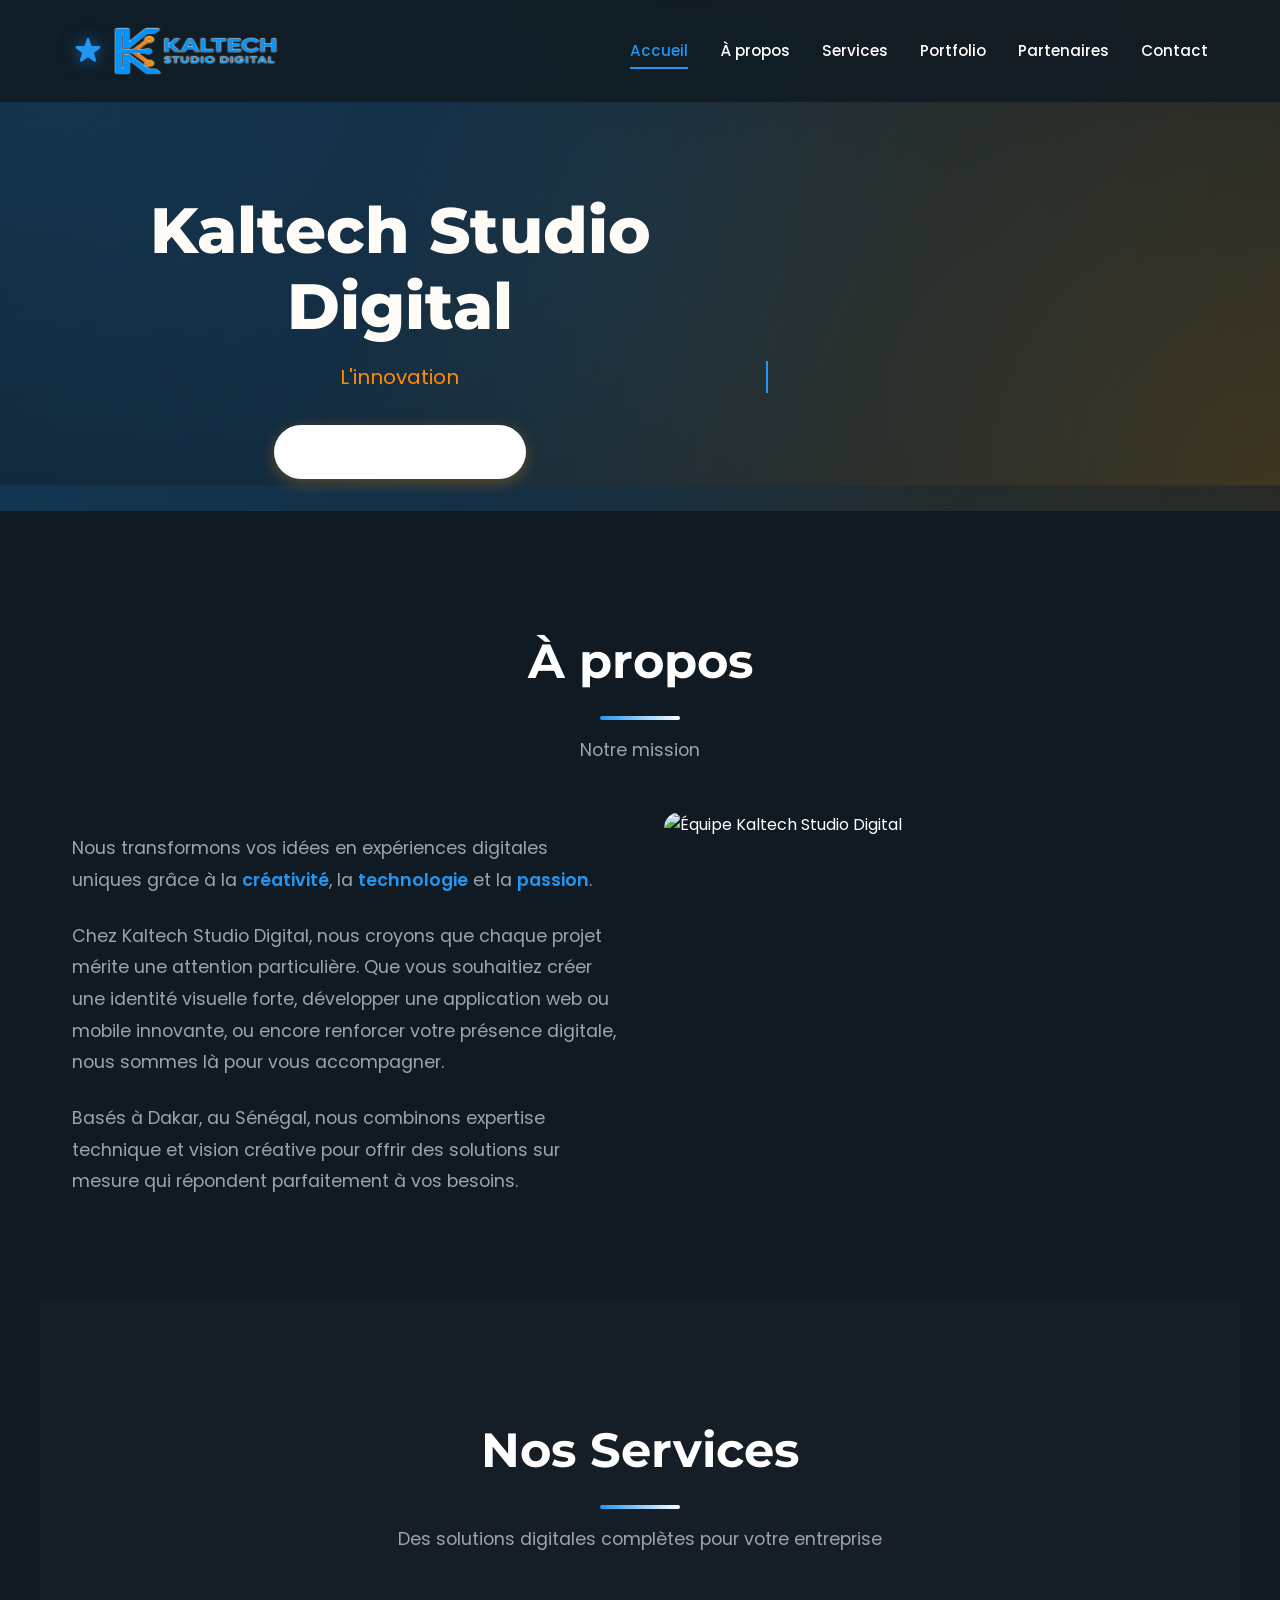
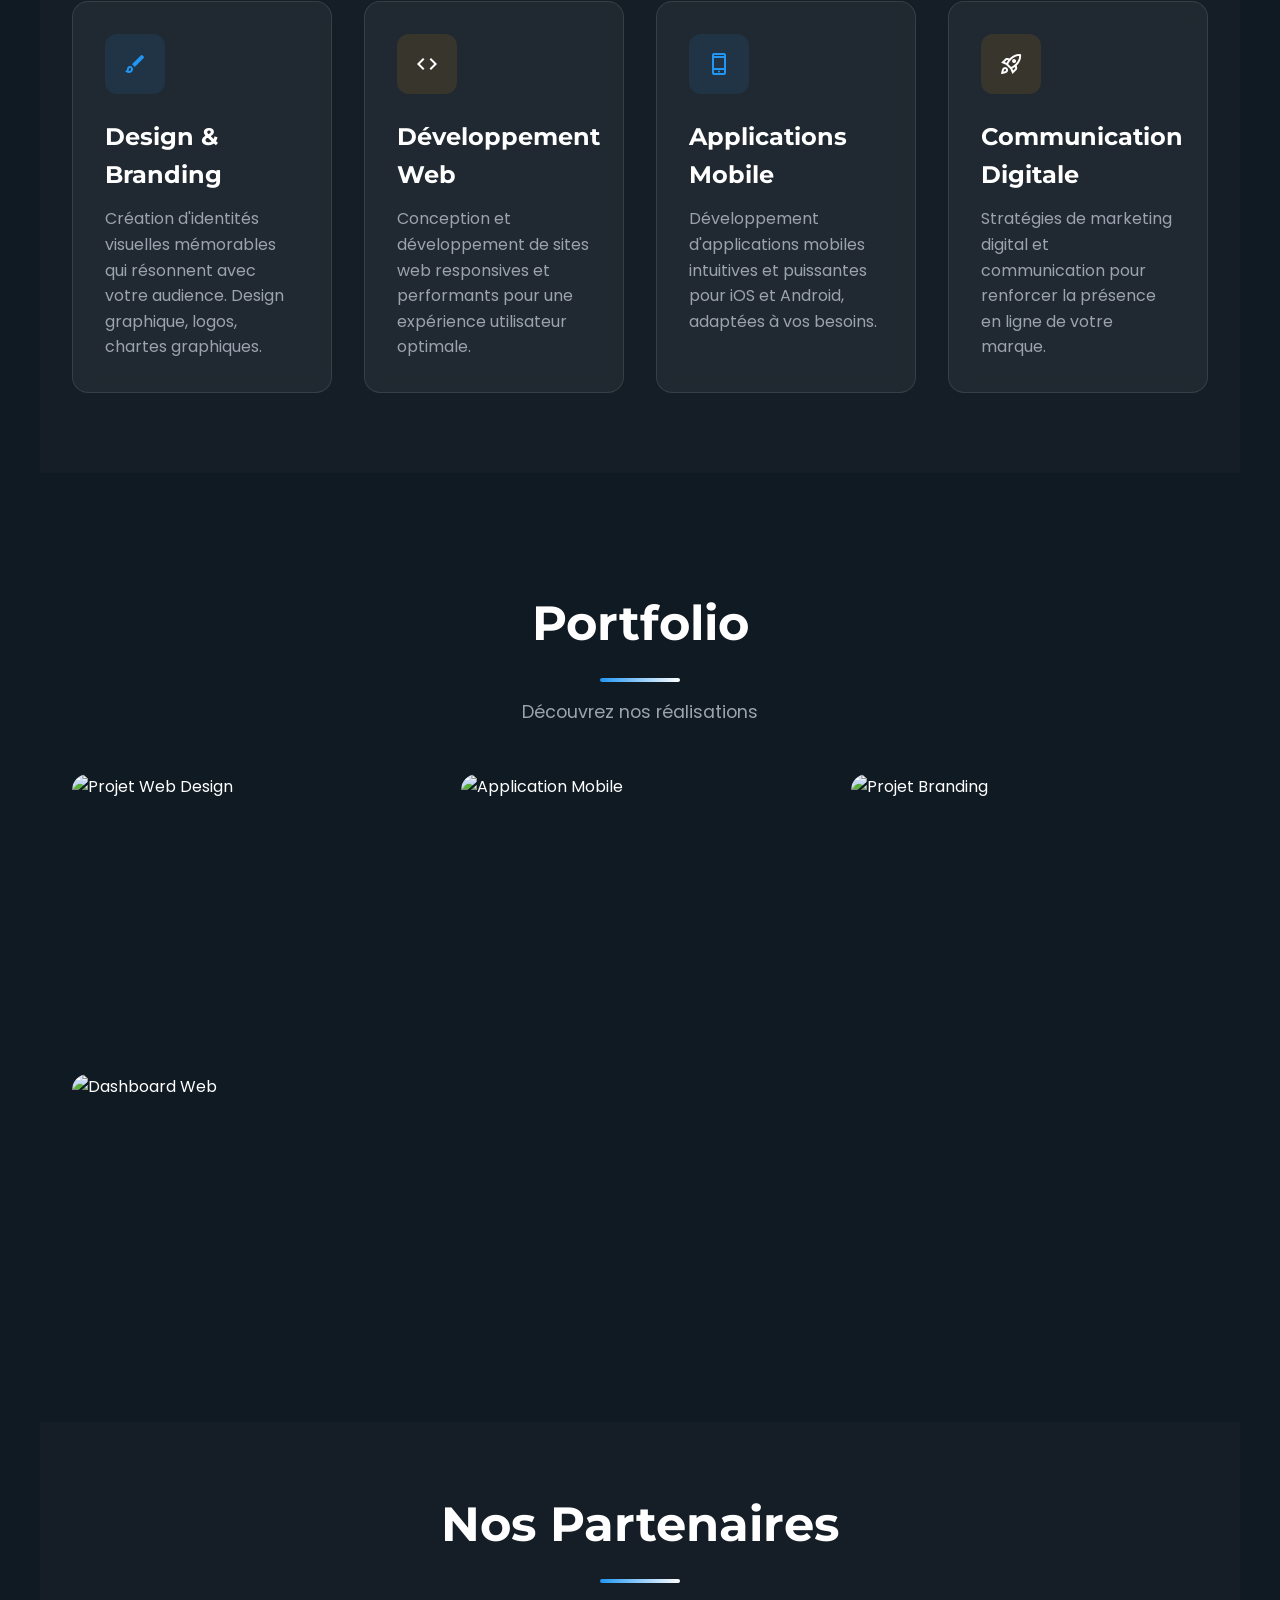
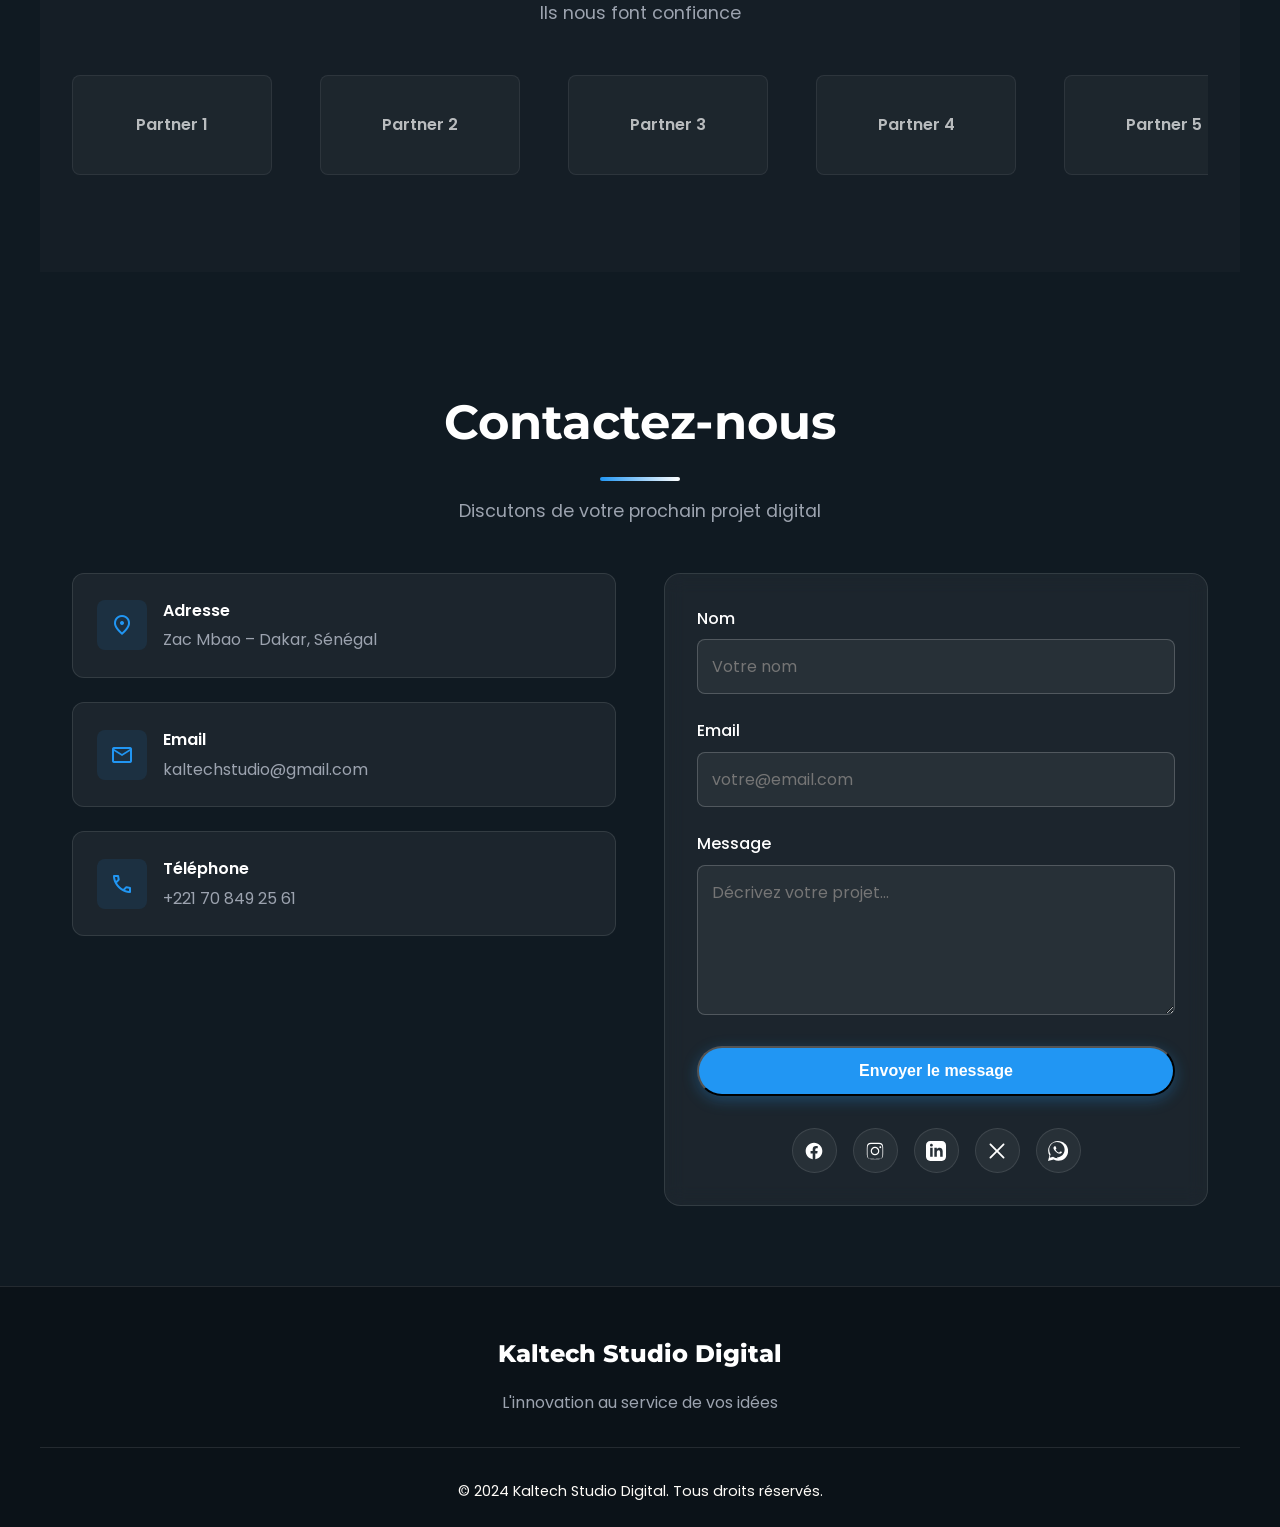
==== index.html @ 206475f3 "mis a jour" ====
<!DOCTYPE html>
<html lang="fr">
<head>
    <meta charset="UTF-8">
    <meta name="viewport" content="width=device-width, initial-scale=1.0">
    <meta name="description" content="Kaltech Studio Digital - L'innovation au service de vos idées. Services de design, développement web et mobile, communication digitale.">
    <title>Kaltech Studio Digital - Agence Digital Dakar</title>
    
    <!-- Google Fonts -->
    <link rel="preconnect" href="https://fonts.googleapis.com">
    <link rel="preconnect" href="https://fonts.gstatic.com" crossorigin>
    <link href="https://fonts.googleapis.com/css2?family=Poppins:wght@300;400;500;600;700;800&family=Montserrat:wght@400;600;700;800&display=swap" rel="stylesheet">
    <link href="https://fonts.googleapis.com/css2?family=Material+Symbols+Outlined" rel="stylesheet">
    
    <!-- GSAP Library -->
    <script src="https://cdnjs.cloudflare.com/ajax/libs/gsap/3.12.2/gsap.min.js"></script>
    <script src="https://cdnjs.cloudflare.com/ajax/libs/gsap/3.12.2/ScrollTrigger.min.js"></script>
    
    <style>
        /* ============================================
           VARIABLES CSS & BASE STYLES
           ============================================ */
        :root {
            --primary-color: #2196F3;
            --accent-color: #FF9800;
            --accent-color: #ffffff;
            --bg-dark: #101a22;
            --bg-light: #f5f7f8;
            --text-light: #ffffff;
            --text-dark: #101a22;
            --text-muted: #9ca3af;
            --font-primary: 'Poppins', sans-serif;
            --font-heading: 'Montserrat', sans-serif;
        }

        * {
            margin: 0;
            padding: 0;
            box-sizing: border-box;
        }

        html {
            scroll-behavior: smooth;
        }

        body {
            font-family: var(--font-primary);
            background-color: var(--bg-dark);
            color: var(--text-light);
            overflow-x: hidden;
            line-height: 1.6;
        }

        /* ============================================
           NAVBAR STICKY
           ============================================ */
        .navbar {
            position: fixed;
            top: 0;
            left: 0;
            right: 0;
            z-index: 1000;
            background: rgba(16, 26, 34, 0.85);
            backdrop-filter: blur(10px);
            transition: all 0.3s ease;
            padding: 1rem 0;
        }

        .navbar.scrolled {
            background: rgba(16, 26, 34, 0.95);
            box-shadow: 0 4px 20px rgba(0, 0, 0, 0.3);
            padding: 0.75rem 0;
        }

        .nav-container {
            max-width: 1200px;
            margin: 0 auto;
            padding: 0 2rem;
            display: flex;
            justify-content: space-between;
            align-items: center;
        }

        .logo {
            font-family: var(--font-heading);
            font-size: 1.5rem;
            font-weight: 800;
            color: var(--text-light);
            text-decoration: none;
            display: flex;
            align-items: center;
            gap: 0.5rem;
            transition: all 0.3s ease;
        }

        .logo:hover {
            text-shadow: 0 0 15px rgba(33, 150, 243, 0.6);
        }

        .logo-icon {
            width: 32px;
            height: 32px;
            fill: var(--primary-color);
            filter: drop-shadow(0 0 8px rgba(33, 150, 243, 0.5));
            transition: all 0.3s ease;
        }

        .logo:hover .logo-icon {
            filter: drop-shadow(0 0 15px rgba(33, 150, 243, 0.8));
            transform: scale(1.1);
        }

        .nav-menu {
            display: flex;
            list-style: none;
            gap: 2rem;
            align-items: center;
        }

        .nav-link {
            color: var(--text-light);
            text-decoration: none;
            font-weight: 500;
            font-size: 0.95rem;
            position: relative;
            transition: color 0.3s ease;
            padding: 0.5rem 0;
        }

        .nav-link:hover,
        .nav-link.active {
            color: var(--primary-color);
        }

        .nav-link::after {
            content: '';
            position: absolute;
            bottom: 0;
            left: 0;
            width: 0;
            height: 2px;
            background: var(--primary-color);
            transition: width 0.3s ease;
        }

        .nav-link:hover::after,
        .nav-link.active::after {
            width: 100%;
        }

        .mobile-menu-btn {
            display: none;
            background: none;
            border: none;
            color: var(--text-light);
            font-size: 1.5rem;
            cursor: pointer;
        }

        /* ============================================
           HERO SECTION
           ============================================ */
        .hero {
            min-height: 50vh;
            display: flex;
            align-items: center;
            justify-content: center;
            position: relative;
            overflow: hidden;
             background: radial-gradient(circle at top left, rgba(33, 150, 243, 0.2), transparent 70%),
                        radial-gradient(circle at bottom right, rgba(255, 152, 0, 0.2), transparent 70%),url(''),
                        var(--bg-dark);
           
            background-size: 100% 95%;
            color: #fffcf8;
        }

        .hero::before {
            content: '';
            position: absolute;
            top: -50%;
            left: -50%;
            width: 200%;
            height: 200%;
            background: radial-gradient(circle, rgba(33, 150, 243, 0.1) 0%, transparent 70%);
            animation: float 20s ease-in-out infinite;
        }

        @keyframes float {
            0%, 100% { transform: translate(0, 0) rotate(0deg); }
            33% { transform: translate(30px, -30px) rotate(120deg); }
            66% { transform: translate(-20px, 20px) rotate(240deg); }
        }

        .hero-content {
            text-align: center;
            z-index: 2;
            position: relative;
            max-width: 800px;
            padding: 2rem;
        }

        .hero-logo {
            width: 120px;
            height: 120px;
            margin: 0 auto 2rem;
            fill: var(--text-light);
            filter: drop-shadow(0 0 20px rgba(33, 150, 243, 0.5));
            transition: all 0.3s ease;
        }

        .hero-logo:hover {
            filter: drop-shadow(0 0 30px rgba(33, 150, 243, 0.8));
            transform: scale(1.1) rotate(5deg);
        }

        .hero-title {
            font-family: var(--font-heading);
            font-size: clamp(2.5rem, 5vw, 4rem);
            font-weight: 800;
            margin-bottom: 1rem;
            line-height: 1.2;
        }

        .hero-subtitle {
            font-size: clamp(1rem, 2vw, 1.25rem);
            color: #ff8c00;
            margin-bottom: 2rem;
        }

        .typing-effect {
            border-right: 2px solid var(--primary-color);
            animation: blink 0.75s step-end infinite;
        }

        @keyframes blink {
            0%, 50% { border-color: var(--primary-color); }
            51%, 100% { border-color: transparent; }
        }

        .btn {
            display: inline-block;
            padding: 0.875rem 2rem;
            background: var(--accent-color);
            color: var(--text-light);
            text-decoration: none;
            border-radius: 50px;
            font-weight: 600;
            font-size: 1rem;
            transition: all 0.3s ease;
            box-shadow: 0 4px 15px rgba(255, 152, 0, 0.3);
        }

        .btn:hover {
            transform: translateY(-2px);
            box-shadow: 0 6px 20px rgba(255, 152, 0, 0.4);
            background: #ff8c00;
        }

        .btn-primary {
            background: var(--primary-color);
            box-shadow: 0 4px 15px rgba(33, 150, 243, 0.3);
        }

        .btn-primary:hover {
            box-shadow: 0 6px 20px rgba(33, 150, 243, 0.4);
            background: #1976d2;
        }

        /* ============================================
           SECTION STYLES
           ============================================ */
        .section {
            padding: 5rem 2rem;
            padding-top: 7rem; /* Espace pour la navbar fixe */
            max-width: 1200px;
            margin: 0 auto;
            position: relative;
            min-height: 50vh; /* Garantit une hauteur minimale */
        }
        
        /* Hero n'a pas besoin de padding-top supplémentaire */
        .hero {
            padding-top: 0;
        }

        .section-title {
            font-family: var(--font-heading);
            font-size: clamp(2rem, 4vw, 3rem);
            font-weight: 700;
            text-align: center;
            margin-bottom: 1rem;
            position: relative;
        }

        .section-title::after {
            content: '';
            display: block;
            width: 80px;
            height: 4px;
            background: linear-gradient(to right, var(--primary-color), var(--accent-color));
            margin: 1rem auto;
            border-radius: 2px;
        }

        .section-subtitle {
            text-align: center;
            color: var(--text-muted);
            font-size: 1.1rem;
            margin-bottom: 3rem;
            max-width: 600px;
            margin-left: auto;
            margin-right: auto;
        }

        /* ============================================
           ABOUT SECTION
           ============================================ */
        .about-content {
            display: grid;
            grid-template-columns: 1fr 1fr;
            gap: 3rem;
            align-items: center;
            margin-top: 3rem;
        }

        .about-text {
            font-size: 1.1rem;
            line-height: 1.8;
            color: var(--text-muted);
        }

        .about-text strong {
            color: var(--primary-color);
            font-weight: 600;
        }

        .about-image {
            position: relative;
            border-radius: 1rem;
            overflow: hidden;
            aspect-ratio: 4/3;
        }

        .about-image img {
            width: 100%;
            height: 100%;
            object-fit: cover;
            transition: transform 0.5s ease;
        }

        .about-image:hover img {
            transform: scale(1.05);
        }

        /* ============================================
           SERVICES SECTION
           ============================================ */
        .services-grid {
            display: grid;
            grid-template-columns: repeat(auto-fit, minmax(250px, 1fr));
            gap: 2rem;
            margin-top: 3rem;
        }

        .service-card {
            background: rgba(255, 255, 255, 0.05);
            backdrop-filter: blur(10px);
            border: 1px solid rgba(255, 255, 255, 0.1);
            border-radius: 1rem;
            padding: 2rem;
            transition: all 0.4s cubic-bezier(0.175, 0.885, 0.32, 1.275);
            cursor: pointer;
            position: relative;
            overflow: hidden;
        }

        .service-card::before {
            content: '';
            position: absolute;
            top: 0;
            left: -100%;
            width: 100%;
            height: 100%;
            background: linear-gradient(90deg, transparent, rgba(33, 150, 243, 0.1), transparent);
            transition: left 0.5s ease;
        }

        .service-card:hover::before {
            left: 100%;
        }

        .service-card:hover {
            transform: translateY(-10px);
            box-shadow: 0 10px 40px rgba(33, 150, 243, 0.3);
            border-color: var(--primary-color);
            background: rgba(255, 255, 255, 0.08);
        }

        .service-icon {
            width: 60px;
            height: 60px;
            background: rgba(33, 150, 243, 0.1);
            border-radius: 12px;
            display: flex;
            align-items: center;
            justify-content: center;
            margin-bottom: 1.5rem;
            font-size: 2rem;
            color: var(--primary-color);
            transition: all 0.3s ease;
        }

        .service-card:hover .service-icon {
            background: var(--primary-color);
            color: var(--text-light);
            transform: scale(1.1) rotate(5deg);
        }

        .service-card:nth-child(even) .service-icon {
            background: rgba(255, 152, 0, 0.1);
            color: var(--accent-color);
        }

        .service-card:nth-child(even):hover .service-icon {
            background: var(--accent-color);
        }

        .service-title {
            font-family: var(--font-heading);
            font-size: 1.5rem;
            font-weight: 700;
            margin-bottom: 0.75rem;
        }

        .service-description {
            color: var(--text-muted);
            line-height: 1.6;
        }

        /* ============================================
           PORTFOLIO SECTION
           ============================================ */
        .portfolio-grid {
            display: grid;
            grid-template-columns: repeat(auto-fit, minmax(300px, 1fr));
            gap: 2rem;
            margin-top: 3rem;
        }

        .portfolio-item {
            position: relative;
            border-radius: 1rem;
            overflow: hidden;
            aspect-ratio: 4/3;
            cursor: pointer;
        }

        .portfolio-item img {
            width: 100%;
            height: 100%;
            object-fit: cover;
            transition: transform 0.5s ease;
        }

        .portfolio-overlay {
            position: absolute;
            inset: 0;
            background: linear-gradient(to top, rgba(16, 26, 34, 0.9) 0%, transparent 100%);
            display: flex;
            flex-direction: column;
            justify-content: flex-end;
            padding: 2rem;
            opacity: 0;
            transition: opacity 0.3s ease;
        }

        .portfolio-item:hover .portfolio-overlay {
            opacity: 1;
        }

        .portfolio-item:hover img {
            transform: scale(1.1);
        }

        .portfolio-title {
            font-family: var(--font-heading);
            font-size: 1.5rem;
            font-weight: 700;
            margin-bottom: 0.5rem;
        }

        .portfolio-category {
            color: var(--primary-color);
            font-weight: 500;
        }

        /* ============================================
           PARTNERS SECTION
           ============================================ */
        .partners-section {
            background: rgba(255, 255, 255, 0.02);
            padding: 4rem 2rem;
            overflow: hidden;
        }

        .partners-carousel {
            display: flex;
            gap: 3rem;
            margin-top: 3rem;
            width: fit-content;
        }

        .partners-wrapper {
            overflow: hidden;
            width: 100%;
            position: relative;
            margin-top: 3rem;
        }

        .partners-track {
            display: flex;
            gap: 3rem;
            animation: scroll 40s linear infinite;
            width: fit-content;
        }

        .partners-track:hover {
            animation-play-state: paused;
        }

        @keyframes scroll {
            0% { transform: translateX(0); }
            100% { transform: translateX(-50%); }
        }

        .partner-logo {
            flex-shrink: 0;
            width: 200px;
            height: 100px;
            background: rgba(255, 255, 255, 0.05);
            border-radius: 0.5rem;
            display: flex;
            align-items: center;
            justify-content: center;
            border: 1px solid rgba(255, 255, 255, 0.1);
            transition: all 0.3s ease;
            opacity: 0.7;
        }

        .partner-logo:hover {
            opacity: 1;
            transform: scale(1.05);
            border-color: var(--primary-color);
        }

        .partner-logo img {
            max-width: 80%;
            max-height: 80%;
            object-fit: contain;
            filter: grayscale(100%);
            transition: filter 0.3s ease;
        }

        .partner-logo:hover img {
            filter: grayscale(0%);
        }

        /* ============================================
           CONTACT SECTION
           ============================================ */
        .contact-container {
            display: grid;
            grid-template-columns: 1fr 1fr;
            gap: 3rem;
            margin-top: 3rem;
        }

        .contact-info {
            display: flex;
            flex-direction: column;
            gap: 1.5rem;
        }

        .contact-item {
            display: flex;
            align-items: center;
            gap: 1rem;
            padding: 1.5rem;
            background: rgba(255, 255, 255, 0.05);
            border-radius: 0.75rem;
            border: 1px solid rgba(255, 255, 255, 0.1);
            transition: all 0.3s ease;
        }

        .contact-item:hover {
            background: rgba(255, 255, 255, 0.08);
            border-color: var(--primary-color);
            transform: translateX(5px);
        }

        .contact-icon {
            width: 50px;
            height: 50px;
            background: rgba(33, 150, 243, 0.1);
            border-radius: 0.5rem;
            display: flex;
            align-items: center;
            justify-content: center;
            font-size: 1.5rem;
            color: var(--primary-color);
            flex-shrink: 0;
        }

        .contact-details h4 {
            font-weight: 600;
            margin-bottom: 0.25rem;
        }

        .contact-details p,
        .contact-details a {
            color: var(--text-muted);
            text-decoration: none;
            transition: color 0.3s ease;
        }

        .contact-details a:hover {
            color: var(--primary-color);
        }

        .contact-form {
            background: rgba(255, 255, 255, 0.05);
            backdrop-filter: blur(10px);
            border: 1px solid rgba(255, 255, 255, 0.1);
            border-radius: 1rem;
            padding: 2rem;
        }

        .form-group {
            margin-bottom: 1.5rem;
        }

        .form-group label {
            display: block;
            margin-bottom: 0.5rem;
            font-weight: 500;
            color: var(--text-light);
        }

        .form-group input,
        .form-group textarea {
            width: 100%;
            padding: 0.875rem;
            background: rgba(255, 255, 255, 0.05);
            border: 1px solid rgba(255, 255, 255, 0.2);
            border-radius: 0.5rem;
            color: var(--text-light);
            font-family: var(--font-primary);
            font-size: 1rem;
            transition: all 0.3s ease;
        }

        .form-group input:focus,
        .form-group textarea:focus {
            outline: none;
            border-color: var(--primary-color);
            background: rgba(255, 255, 255, 0.08);
            box-shadow: 0 0 0 3px rgba(33, 150, 243, 0.1);
        }

        .form-group textarea {
            min-height: 150px;
            resize: vertical;
        }

        .social-links {
            display: flex;
            gap: 1rem;
            margin-top: 2rem;
            justify-content: center;
        }

        .social-link {
            width: 45px;
            height: 45px;
            background: rgba(255, 255, 255, 0.05);
            border-radius: 50%;
            display: flex;
            align-items: center;
            justify-content: center;
            color: var(--text-light);
            text-decoration: none;
            transition: all 0.3s ease;
            border: 1px solid rgba(255, 255, 255, 0.1);
        }

        .social-link:hover {
            background: var(--primary-color);
            transform: translateY(-3px);
            box-shadow: 0 5px 15px rgba(33, 150, 243, 0.4);
        }

        /* ============================================
           FOOTER
           ============================================ */
        .footer {
            background: rgba(0, 0, 0, 0.3);
            padding: 3rem 2rem 1.5rem;
            text-align: center;
            border-top: 1px solid rgba(255, 255, 255, 0.1);
        }

        .footer-content {
            max-width: 1200px;
            margin: 0 auto;
        }

        .footer-logo {
            font-family: var(--font-heading);
            font-size: 1.5rem;
            font-weight: 800;
            margin-bottom: 1rem;
        }

        .footer-slogan {
            color: var(--text-muted);
            margin-bottom: 2rem;
        }

        .footer-bottom {
            padding-top: 2rem;
            border-top: 1px solid rgba(255, 255, 255, 0.1);
            color: var(--text-muted);
            font-size: 0.9rem;
        }

        /* ============================================
           BACK TO TOP BUTTON
           ============================================ */
        .back-to-top {
            position: fixed;
            bottom: 2rem;
            right: 2rem;
            width: 50px;
            height: 50px;
            background: var(--primary-color);
            color: var(--text-light);
            border: none;
            border-radius: 50%;
            display: flex;
            align-items: center;
            justify-content: center;
            cursor: pointer;
            opacity: 0;
            visibility: hidden;
            transition: all 0.3s ease;
            z-index: 999;
            box-shadow: 0 4px 15px rgba(33, 150, 243, 0.4);
            font-size: 1.5rem;
        }

        .back-to-top.visible {
            opacity: 1;
            visibility: visible;
        }

        .back-to-top:hover {
            background: var(--accent-color);
            transform: translateY(-5px);
            box-shadow: 0 6px 20px rgba(255, 152, 0, 0.4);
        }

        /* ============================================
           RESPONSIVE DESIGN
           ============================================ */
        @media (max-width: 968px) {
            .nav-menu {
                position: fixed;
                top: 70px;
                left: -100%;
                width: 100%;
                height: calc(100vh - 70px);
                background: var(--bg-dark);
                flex-direction: column;
                padding: 2rem;
                transition: left 0.3s ease;
            }

            .nav-menu.active {
                left: 0;
            }

            .mobile-menu-btn {
                display: block;
            }

            .about-content,
            .contact-container {
                grid-template-columns: 1fr;
            }

            .services-grid {
                grid-template-columns: repeat(auto-fit, minmax(200px, 1fr));
            }

            .portfolio-grid {
                grid-template-columns: 1fr;
            }

            .section {
                padding: 3rem 1.5rem;
            }

            .back-to-top {
                width: 45px;
                height: 45px;
                bottom: 1.5rem;
                right: 1.5rem;
            }
        }

        @media (max-width: 640px) {
            .hero-title {
                font-size: 2rem;
            }

            .section-title {
                font-size: 1.75rem;
            }

            .service-card,
            .contact-form {
                padding: 1.5rem;
            }

            .partners-carousel {
                gap: 2rem;
            }

            .partner-logo {
                width: 150px;
                height: 80px;
            }
        }

        /* ============================================
           UTILITY CLASSES
           ============================================ */
        /* Par défaut, TOUT est visible - pas d'animation cachée */
        .fade-in,
        .slide-up,
        .zoom-in {
            opacity: 1 !important;
            transform: none !important;
            transition: opacity 0.3s ease, transform 0.3s ease;
        }

        /* Assurer que les sections sont toujours visibles */
        section {
            display: block !important;
            visibility: visible !important;
            opacity: 1 !important;
        }
    </style>
</head>
<body>
    <!-- ============================================
         NAVBAR
         ============================================ -->
    <nav class="navbar" id="navbar">
        <div class="nav-container">
            <a href="#home" class="logo">
               
                <svg class="logo-icon" viewBox="0 0 24 24" fill="currentColor">
                    <path d="M11.049 2.927c.3-.921 1.603-.921 1.902 0l1.519 4.674a1 1 0 00.95.69h4.915c.969 0 1.371 1.24.588 1.81l-3.976 2.888a1 1 0 00-.363 1.118l1.518 4.674c.3.922-.755 1.688-1.538 1.118l-3.976-2.888a1 1 0 00-1.176 0l-3.976 2.888c-.783.57-1.838-.196-1.538-1.118l1.518-4.674a1 1 0 00-.363-1.118l-3.976-2.888c-.783-.57-.38-1.81.588-1.81h4.914a1 1 0 00.951-.69l1.519-4.674z"/>
                </svg>
                 <img src="Kaltech Studio Digital.png" alt="" style="width: 170px;height: 70px;">
                
            </a>
            <ul class="nav-menu" id="navMenu">
                <li><a href="#home" class="nav-link active">Accueil</a></li>
                <li><a href="#about" class="nav-link">À propos</a></li>
                <li><a href="#services" class="nav-link">Services</a></li>
                <li><a href="#portfolio" class="nav-link">Portfolio</a></li>
                <li><a href="#partners" class="nav-link">Partenaires</a></li>
                <li><a href="#contact" class="nav-link">Contact</a></li>
            </ul>
            <button class="mobile-menu-btn" id="mobileMenuBtn">
                <span class="material-symbols-outlined">menu</span>
            </button>
        </div>
    </nav>

    <!-- ============================================
         HERO SECTION
         ============================================ -->
    <section id="home" class="hero">
        <div class="hero-content">
            <svg class="hero-logo" viewBox="0 0 24 24" fill="currentColor">
                <path d="M11.049 2.927c.3-.921 1.603-.921 1.902 0l1.519 4.674a1 1 0 00.95.69h4.915c.969 0 1.371 1.24.588 1.81l-3.976 2.888a1 1 0 00-.363 1.118l1.518 4.674c.3.922-.755 1.688-1.538 1.118l-3.976-2.888a1 1 0 00-1.176 0l-3.976 2.888c-.783.57-1.838-.196-1.538-1.118l1.518-4.674a1 1 0 00-.363-1.118l-3.976-2.888c-.783-.57-.38-1.81.588-1.81h4.914a1 1 0 00.951-.69l1.519-4.674z"/>
            </svg>
            <h1 class="hero-title">Kaltech Studio Digital</h1>
            <p class="hero-subtitle typing-effect">L'innovation au service de vos idées</p>
            <a href="#services" class="btn">Découvrir nos services</a>
        </div>
    </section>

    <!-- ============================================
         ABOUT SECTION
         ============================================ -->
    <section id="about" class="section fade-in">
        <h2 class="section-title">À propos</h2>
        <p class="section-subtitle">Notre mission</p>
        <div class="about-content">
            <div class="about-text slide-up">
                <p>
                    Nous transformons vos idées en expériences digitales uniques grâce à la <strong>créativité</strong>, la <strong>technologie</strong> et la <strong>passion</strong>.
                </p>
                <p style="margin-top: 1.5rem;">
                    Chez Kaltech Studio Digital, nous croyons que chaque projet mérite une attention particulière. Que vous souhaitiez créer une identité visuelle forte, développer une application web ou mobile innovante, ou encore renforcer votre présence digitale, nous sommes là pour vous accompagner.
                </p>
                <p style="margin-top: 1.5rem;">
                    Basés à Dakar, au Sénégal, nous combinons expertise technique et vision créative pour offrir des solutions sur mesure qui répondent parfaitement à vos besoins.
                </p>
            </div>
            <div class="about-image zoom-in">
                <img src="https://images.unsplash.com/photo-1522071820081-009f0129c71c?w=800&h=600&fit=crop" alt="Équipe Kaltech Studio Digital">
            </div>
        </div>
    </section>

    <!-- ============================================
         SERVICES SECTION
         ============================================ -->
    <section id="services" class="section fade-in" style="background: rgba(255, 255, 255, 0.02);">
        <h2 class="section-title">Nos Services</h2>
        <p class="section-subtitle">Des solutions digitales complètes pour votre entreprise</p>
        <div class="services-grid">
            <div class="service-card slide-up">
                <div class="service-icon">
                    <span class="material-symbols-outlined">brush</span>
                </div>
                <h3 class="service-title">Design & Branding</h3>
                <p class="service-description">
                    Création d'identités visuelles mémorables qui résonnent avec votre audience. Design graphique, logos, chartes graphiques.
                </p>
            </div>
            <div class="service-card slide-up">
                <div class="service-icon">
                    <span class="material-symbols-outlined">code</span>
                </div>
                <h3 class="service-title">Développement Web</h3>
                <p class="service-description">
                    Conception et développement de sites web responsives et performants pour une expérience utilisateur optimale.
                </p>
            </div>
            <div class="service-card slide-up">
                <div class="service-icon">
                    <span class="material-symbols-outlined">phone_iphone</span>
                </div>
                <h3 class="service-title">Applications Mobile</h3>
                <p class="service-description">
                    Développement d'applications mobiles intuitives et puissantes pour iOS et Android, adaptées à vos besoins.
                </p>
            </div>
            <div class="service-card slide-up">
                <div class="service-icon">
                    <span class="material-symbols-outlined">rocket_launch</span>
                </div>
                <h3 class="service-title">Communication Digitale</h3>
                <p class="service-description">
                    Stratégies de marketing digital et communication pour renforcer la présence en ligne de votre marque.
                </p>
            </div>
        </div>
    </section>

    <!-- ============================================
         PORTFOLIO SECTION
         ============================================ -->
    <section id="portfolio" class="section fade-in">
        <h2 class="section-title">Portfolio</h2>
        <p class="section-subtitle">Découvrez nos réalisations</p>
        <div class="portfolio-grid">
            <div class="portfolio-item zoom-in">
                <img src="https://images.unsplash.com/photo-1460925895917-afdab827c52f?w=800&h=600&fit=crop" alt="Projet Web Design">
                <div class="portfolio-overlay">
                    <h3 class="portfolio-title">Project Phoenix</h3>
                    <p class="portfolio-category">Web Design</p>
                </div>
            </div>
            <div class="portfolio-item zoom-in">
                <img src="https://images.unsplash.com/photo-1512941937669-90a1b58e7e9c?w=800&h=600&fit=crop" alt="Application Mobile">
                <div class="portfolio-overlay">
                    <h3 class="portfolio-title">Quantum App UI</h3>
                    <p class="portfolio-category">Mobile Development</p>
                </div>
            </div>
            <div class="portfolio-item zoom-in">
                <img src="https://images.unsplash.com/photo-1561070791-2526d30994b5?w=800&h=600&fit=crop" alt="Projet Branding">
                <div class="portfolio-overlay">
                    <h3 class="portfolio-title">Nexus Branding</h3>
                    <p class="portfolio-category">Branding</p>
                </div>
            </div>
            <div class="portfolio-item zoom-in">
                <img src="https://images.unsplash.com/photo-1551288049-bebda4e38f71?w=800&h=600&fit=crop" alt="Dashboard Web">
                <div class="portfolio-overlay">
                    <h3 class="portfolio-title">CyberCorp Security</h3>
                    <p class="portfolio-category">Web Development</p>
                </div>
            </div>
        </div>
    </section>

    <!-- ============================================
         PARTNERS SECTION
         ============================================ -->
    <section id="partners" class="section partners-section fade-in">
        <h2 class="section-title">Nos Partenaires</h2>
        <p class="section-subtitle">Ils nous font confiance</p>
        <div class="partners-wrapper">
            <div class="partners-track">
                <div class="partner-logo">
                    <span style="color: var(--text-light); font-weight: 600;">Partner 1</span>
                </div>
                <div class="partner-logo">
                    <span style="color: var(--text-light); font-weight: 600;">Partner 2</span>
                </div>
                <div class="partner-logo">
                    <span style="color: var(--text-light); font-weight: 600;">Partner 3</span>
                </div>
                <div class="partner-logo">
                    <span style="color: var(--text-light); font-weight: 600;">Partner 4</span>
                </div>
                <div class="partner-logo">
                    <span style="color: var(--text-light); font-weight: 600;">Partner 5</span>
                </div>
                <div class="partner-logo">
                    <span style="color: var(--text-light); font-weight: 600;">Partner 6</span>
                </div>
                <!-- Duplicate for seamless loop -->
                <div class="partner-logo">
                    <span style="color: var(--text-light); font-weight: 600;">Partner 1</span>
                </div>
                <div class="partner-logo">
                    <span style="color: var(--text-light); font-weight: 600;">Partner 2</span>
                </div>
                <div class="partner-logo">
                    <span style="color: var(--text-light); font-weight: 600;">Partner 3</span>
                </div>
                <div class="partner-logo">
                    <span style="color: var(--text-light); font-weight: 600;">Partner 4</span>
                </div>
                <div class="partner-logo">
                    <span style="color: var(--text-light); font-weight: 600;">Partner 5</span>
                </div>
                <div class="partner-logo">
                    <span style="color: var(--text-light); font-weight: 600;">Partner 6</span>
                </div>
            </div>
        </div>
    </section>

    <!-- ============================================
         CONTACT SECTION
         ============================================ -->
    <section id="contact" class="section fade-in">
        <h2 class="section-title">Contactez-nous</h2>
        <p class="section-subtitle">Discutons de votre prochain projet digital</p>
        <div class="contact-container">
            <div class="contact-info">
                <div class="contact-item slide-up">
                    <div class="contact-icon">
                        <span class="material-symbols-outlined">location_on</span>
                    </div>
                    <div class="contact-details">
                        <h4>Adresse</h4>
                        <p>Zac Mbao – Dakar, Sénégal</p>
                    </div>
                </div>
                <div class="contact-item slide-up">
                    <div class="contact-icon">
                        <span class="material-symbols-outlined">mail</span>
                    </div>
                    <div class="contact-details">
                        <h4>Email</h4>
                        <a href="mailto:kaltechstudio@gmail.com">kaltechstudio@gmail.com</a>
                    </div>
                </div>
                <div class="contact-item slide-up">
                    <div class="contact-icon">
                        <span class="material-symbols-outlined">call</span>
                    </div>
                    <div class="contact-details">
                        <h4>Téléphone</h4>
                        <a href="tel:+221708492561">+221 70 849 25 61</a>
                    </div>
                </div>
            </div>
            <form class="contact-form slide-up">
                <div class="form-group">
                    <label for="name">Nom</label>
                    <input type="text" id="name" name="name" placeholder="Votre nom" required>
                </div>
                <div class="form-group">
                    <label for="email">Email</label>
                    <input type="email" id="email" name="email" placeholder="votre@email.com" required>
                </div>
                <div class="form-group">
                    <label for="message">Message</label>
                    <textarea id="message" name="message" placeholder="Décrivez votre projet..." required></textarea>
                </div>
                <button type="submit" class="btn btn-primary" style="width: 100%;">Envoyer le message</button>
                <div class="social-links">
                    <a href="https://www.facebook.com/profile.php?id=61583277386963" class="social-link" aria-label="Facebook">
                        <svg width="20" height="20" fill="currentColor" viewBox="0 0 24 24">
                            <path d="M22 12c0-5.523-4.477-10-10-10S2 6.477 2 12c0 4.991 3.657 9.128 8.438 9.878v-6.987h-2.54V12h2.54V9.797c0-2.506 1.492-3.89 3.777-3.89 1.094 0 2.238.195 2.238.195v2.46h-1.26c-1.243 0-1.63.771-1.63 1.562V12h2.773l-.443 2.89h-2.33v6.988C18.343 21.128 22 16.991 22 12z"/>
                        </svg>
                    </a>
                    <a href="https://www.instagram.com/kaltech_studio_digital?igsh=MWRwcWh1MzFxOHZhYw%3D%3D&utm_source=qr" class="social-link" aria-label="Instagram">
                        <svg width="20" height="20" fill="currentColor" viewBox="0 0 24 24">
                            <path d="M12 2.163c3.204 0 3.584.012 4.85.07 3.252.148 4.771 1.691 4.919 4.919.058 1.265.069 1.645.069 4.85s-.011 3.584-.069 4.85c-.149 3.225-1.664 4.771-4.919 4.919-1.266.058-1.644.07-4.85.07s-3.584-.012-4.85-.07c-3.252-.148-4.771-1.691-4.919-4.919-.058-1.265-.069-1.645-.069-4.85s.011-3.584.069-4.85c.149-3.225 1.664-4.771 4.919-4.919C8.416 2.175 8.796 2.163 12 2.163zm0 1.441c-3.171 0-3.535.012-4.78.069-2.734.124-3.951 1.34-4.075 4.075-.057 1.245-.068 1.614-.068 4.78s.011 3.535.068 4.78c.124 2.734 1.34 3.951 4.075 4.075 1.245.057 1.61.068 4.78.068s3.535-.011 4.78-.068c2.734-.124 3.951-1.34 4.075-4.075.057-1.245.068-1.614.068-4.78s-.011-3.535-.068-4.78c-.124-2.734-1.34-3.951-4.075-4.075-1.245-.057-1.61-.068-4.78-.068zM12 6.873c-2.849 0-5.157 2.308-5.157 5.157s2.308 5.157 5.157 5.157 5.157-2.308 5.157-5.157S14.849 6.873 12 6.873zm0 8.874c-2.051 0-3.717-1.666-3.717-3.717s1.666-3.717 3.717-3.717 3.717 1.666 3.717 3.717-1.666 3.717-3.717 3.717zm6.364-9.398c-.624 0-1.13.506-1.13 1.13s.506 1.13 1.13 1.13 1.13-.506 1.13-1.13-.506-1.13-1.13-1.13z"/>
                        </svg>
                    </a>
                    <a href="https://www.linkedin.com/in/kaltech-studio-digital-821653395?utm_source=share&utm_campaign=share_via&utm_content=profile&utm_medium=ios_app" class="social-link" aria-label="LinkedIn">
                        <svg width="20" height="20" fill="currentColor" viewBox="0 0 24 24">
                            <path d="M19 0h-14c-2.761 0-5 2.239-5 5v14c0 2.761 2.239 5 5 5h14c2.762 0 5-2.239 5-5v-14c0-2.761-2.238-5-5-5zm-11 19h-3v-11h3v11zm-1.5-12.268c-.966 0-1.75-.79-1.75-1.764s.784-1.764 1.75-1.764 1.75.79 1.75 1.764-.783 1.764-1.75 1.764zm13.5 12.268h-3v-5.604c0-3.368-4-3.113-4 0v5.604h-3v-11h3v1.765c1.396-2.586 7-2.777 7 2.476v6.759z"/>
                        </svg>
                    </a>
                   <a href="https://x.com/kaltechstudio?s=21" class="social-link" aria-label="X">
    <svg width="20" height="20" viewBox="0 0 256 256" fill="currentColor">
        <path d="M220.7 35.3c-4.6-4.6-12-4.6-16.6 0L128 111.4 
                 51.9 35.3c-4.6-4.6-12-4.6-16.6 0s-4.6 12 0 16.6L111.4 128 
                 35.3 204.1c-4.6 4.6-4.6 12 0 16.6s12 4.6 16.6 0L128 144.6 
                 204.1 220.7c4.6 4.6 12 4.6 16.6 0s4.6-12 0-16.6L144.6 128 
                 220.7 51.9c4.6-4.6 4.6-12 0-16.6z"/>
    </svg>
</a>
                    <a href="https://wa.me/221708492561" class="social-link" aria-label="WhatsApp">
    <svg width="20" height="20" fill="currentColor" viewBox="0 0 24 24">
        <path d="M20.52 3.48C18.08 1.04 14.94 0 11.78 0 
                 5.42 0 .18 5.24.18 11.6c0 2.04.54 4.02 1.56 5.78L0 24l6.84-1.8c1.72.94 
                 3.7 1.44 5.68 1.44 6.36 0 11.6-5.24 11.6-11.6 
                 0-3.16-1.04-6.3-3.6-8.76zm-8.74 17.14c-1.86 0-3.68-.5-5.28-1.44l-.38-.22-4.08 1.08 
                 1.08-4.08-.22-.38c-.92-1.56-1.42-3.36-1.42-5.16 
                 0-5.08 4.14-9.22 9.22-9.22 2.46 0 4.78.96 6.52 2.7 1.74 1.74 2.7 4.06 
                 2.7 6.52 0 5.08-4.14 9.22-9.22 9.22zm5.14-7.14c-.28-.14-1.64-.8-1.88-.88-.24-.08-.42-.14-.6.14s-.68.88-.84 
                 1.06c-.16.18-.32.2-.6.08-.28-.14-1.18-.44-2.24-1.38-.83-.74-1.38-1.66-1.54-1.94-.16-.28-.02-.42.12-.56.12-.12.28-.32.42-.48.14-.16.18-.28.28-.46.08-.16.04-.3-.02-.44-.06-.12-.6-1.44-.82-1.98-.22-.52-.44-.46-.6-.46-.16 0-.34 0-.52 0s-.44.06-.66.32c-.22.26-.84.8-.84 1.94s.86 2.26.98 2.42c.12.16 1.72 2.64 4.18 3.7.58.25 1.03.4 1.38.52.58.2 1.1.17 1.52.1.46-.08 1.64-.67 1.88-1.32.24-.66.24-1.22.16-1.32-.08-.08-.28-.12-.56-.26z"/>
    </svg>
</a>
                </div>
            </form>
        </div>
    </section>

    <!-- ============================================
         FOOTER
         ============================================ -->
    <footer class="footer">
        <div class="footer-content">
            <div class="footer-logo">Kaltech Studio Digital</div>
            <p class="footer-slogan">L'innovation au service de vos idées</p>
            <div class="footer-bottom">
                <a href="https://isien4.github.io/khalifa_ababacar_gaye/" style="color: #fffcf8; text-decoration: none;">&copy; 2024 Kaltech Studio Digital. Tous droits réservés.</a>
             
            </div>
        </div>
    </footer>

    <!-- ============================================
         BACK TO TOP BUTTON
         ============================================ -->
    <button class="back-to-top" id="backToTop" aria-label="Retour en haut">
        <span class="material-symbols-outlined">arrow_upward</span>
    </button>

    <!-- ============================================
         JAVASCRIPT
         ============================================ -->
    <script>
        // ============================================
        // DÉTECTION GSAP ET INITIALISATION
        // ============================================
        // Vérifier si GSAP est chargé
        if (typeof gsap !== 'undefined') {
            // GSAP est disponible
            document.body.classList.add('gsap-ready');
            
            // Register ScrollTrigger plugin
            if (typeof ScrollTrigger !== 'undefined') {
                gsap.registerPlugin(ScrollTrigger);
            }
        } else {
            // GSAP non disponible, on garde tout visible
            console.warn('GSAP non chargé, les animations seront désactivées mais le contenu reste visible');
        }

        // ============================================
        // NAVBAR SCROLL EFFECT
        // ============================================
        const navbar = document.getElementById('navbar');
        let lastScroll = 0;

        window.addEventListener('scroll', () => {
            const currentScroll = window.pageYOffset;
            
            if (currentScroll > 50) {
                navbar.classList.add('scrolled');
            } else {
                navbar.classList.remove('scrolled');
            }
            
            lastScroll = currentScroll;
        });

        // ============================================
        // MOBILE MENU TOGGLE
        // ============================================
        const mobileMenuBtn = document.getElementById('mobileMenuBtn');
        const navMenu = document.getElementById('navMenu');
        const navLinks = document.querySelectorAll('.nav-link');

        mobileMenuBtn.addEventListener('click', () => {
            navMenu.classList.toggle('active');
        });

        navLinks.forEach(link => {
            link.addEventListener('click', () => {
                navMenu.classList.remove('active');
            });
        });

        // ============================================
        // ACTIVE NAV LINK ON SCROLL
        // ============================================
        const sections = document.querySelectorAll('.section, .hero');

        window.addEventListener('scroll', () => {
            let current = '';
            
            sections.forEach(section => {
                const sectionTop = section.offsetTop;
                const sectionHeight = section.clientHeight;
                
                if (window.pageYOffset >= sectionTop - 200) {
                    current = section.getAttribute('id');
                }
            });

            navLinks.forEach(link => {
                link.classList.remove('active');
                if (link.getAttribute('href').substring(1) === current) {
                    link.classList.add('active');
                }
            });
        });

        // ============================================
        // GSAP ANIMATIONS (seulement si GSAP est disponible)
        // ============================================
        
        if (typeof gsap !== 'undefined') {
            // Hero Animation
            gsap.from('.hero-logo', {
                duration: 1.5,
                scale: 0,
                rotation: 180,
                ease: 'back.out(1.7)',
                delay: 0.3
            });

            gsap.from('.hero-title', {
                duration: 1,
                y: 50,
                opacity: 0,
                ease: 'power3.out',
                delay: 0.6
            });

            gsap.from('.hero-subtitle', {
                duration: 1,
                y: 30,
                opacity: 0,
                ease: 'power2.out',
                delay: 0.9
            });

            gsap.from('.hero .btn', {
                duration: 0.8,
                y: 30,
                opacity: 0,
                ease: 'power2.out',
                delay: 1.2
            });

            // Section Animations with ScrollTrigger
            gsap.utils.toArray('.fade-in').forEach(element => {
                gsap.from(element, {
                    opacity: 0,
                    y: 50,
                    duration: 1,
                    scrollTrigger: {
                        trigger: element,
                        start: 'top 80%',
                        end: 'bottom 20%',
                        toggleActions: 'play none none reverse'
                    }
                });
            });

            gsap.utils.toArray('.slide-up').forEach(element => {
                gsap.from(element, {
                    y: 60,
                    opacity: 0,
                    duration: 0.8,
                    ease: 'power3.out',
                    scrollTrigger: {
                        trigger: element,
                        start: 'top 85%',
                        toggleActions: 'play none none reverse'
                    }
                });
            });

            gsap.utils.toArray('.zoom-in').forEach(element => {
                gsap.from(element, {
                    scale: 0.8,
                    opacity: 0,
                    duration: 0.8,
                    ease: 'power2.out',
                    scrollTrigger: {
                        trigger: element,
                        start: 'top 85%',
                        toggleActions: 'play none none reverse'
                    }
                });
            });

            // Service Cards Stagger Animation
            gsap.from('.service-card', {
                y: 50,
                opacity: 0,
                duration: 0.8,
                stagger: 0.2,
                ease: 'power3.out',
                scrollTrigger: {
                    trigger: '.services-grid',
                    start: 'top 75%'
                }
            });

            // Portfolio Items Stagger Animation
            gsap.from('.portfolio-item', {
                scale: 0.9,
                opacity: 0,
                duration: 0.8,
                stagger: 0.15,
                ease: 'power2.out',
                scrollTrigger: {
                    trigger: '.portfolio-grid',
                    start: 'top 75%'
                }
            });

            // Contact Items Stagger Animation
            gsap.from('.contact-item', {
                x: -50,
                opacity: 0,
                duration: 0.6,
                stagger: 0.1,
                ease: 'power2.out',
                scrollTrigger: {
                    trigger: '.contact-info',
                    start: 'top 80%'
                }
            });

            // Parallax Effect on Hero Background
            gsap.to('.hero::before', {
                yPercent: -50,
                ease: 'none',
                scrollTrigger: {
                    trigger: '.hero',
                    start: 'top top',
                    end: 'bottom top',
                    scrub: true
                }
            });
        } // Fin du bloc if GSAP

        // ============================================
        // BACK TO TOP BUTTON
        // ============================================
        const backToTopBtn = document.getElementById('backToTop');

        window.addEventListener('scroll', () => {
            if (window.pageYOffset > 300) {
                backToTopBtn.classList.add('visible');
            } else {
                backToTopBtn.classList.remove('visible');
            }
        });

        backToTopBtn.addEventListener('click', () => {
            window.scrollTo({
                top: 0,
                behavior: 'smooth'
            });
        });

        // ============================================
        // SMOOTH SCROLL FOR ANCHOR LINKS
        // ============================================
        document.querySelectorAll('a[href^="#"]').forEach(anchor => {
            anchor.addEventListener('click', function (e) {
                e.preventDefault();
                const href = this.getAttribute('href');
                const target = document.querySelector(href);
                
                if (target) {
                    // Calculer la position avec offset pour la navbar
                    const navbarHeight = document.querySelector('.navbar').offsetHeight;
                    const targetPosition = target.offsetTop - navbarHeight;
                    
                    window.scrollTo({
                        top: targetPosition,
                        behavior: 'smooth'
                    });
                }
            });
        });

        // ============================================
        // FORM SUBMISSION
        // ============================================
        const contactForm = document.querySelector('.contact-form');
        contactForm.addEventListener('submit', (e) => {
            e.preventDefault();
            
            // Animation de soumission
            const btn = contactForm.querySelector('button[type="submit"]');
            const originalText = btn.textContent;
            btn.textContent = 'Envoi en cours...';
            btn.disabled = true;
            
            // Simuler l'envoi (à remplacer par une vraie logique backend)
            setTimeout(() => {
                btn.textContent = 'Message envoyé ✓';
                btn.style.background = '#4caf50';
                setTimeout(() => {
                    btn.textContent = originalText;
                    btn.disabled = false;
                    btn.style.background = '';
                    contactForm.reset();
                }, 2000);
            }, 1500);
        });

        // ============================================
        // TYPING EFFECT (Optional Enhancement)
        // ============================================
        const typingElement = document.querySelector('.typing-effect');
        if (typingElement) {
            const text = typingElement.textContent;
            typingElement.textContent = '';
            typingElement.style.borderRight = '2px solid var(--primary-color)';
            
            let i = 0;
            const typeWriter = () => {
                if (i < text.length) {
                    typingElement.textContent += text.charAt(i);
                    i++;
                    setTimeout(typeWriter, 100);
                } else {
                    // Animation blink continue
                    setInterval(() => {
                        typingElement.style.borderRight = typingElement.style.borderRight === 'none' 
                            ? '2px solid var(--primary-color)' 
                            : 'none';
                    }, 750);
                }
            };
            
            // Démarrer l'animation après le chargement
            setTimeout(typeWriter, 1500);
        }
    </script>
</body>
</html>
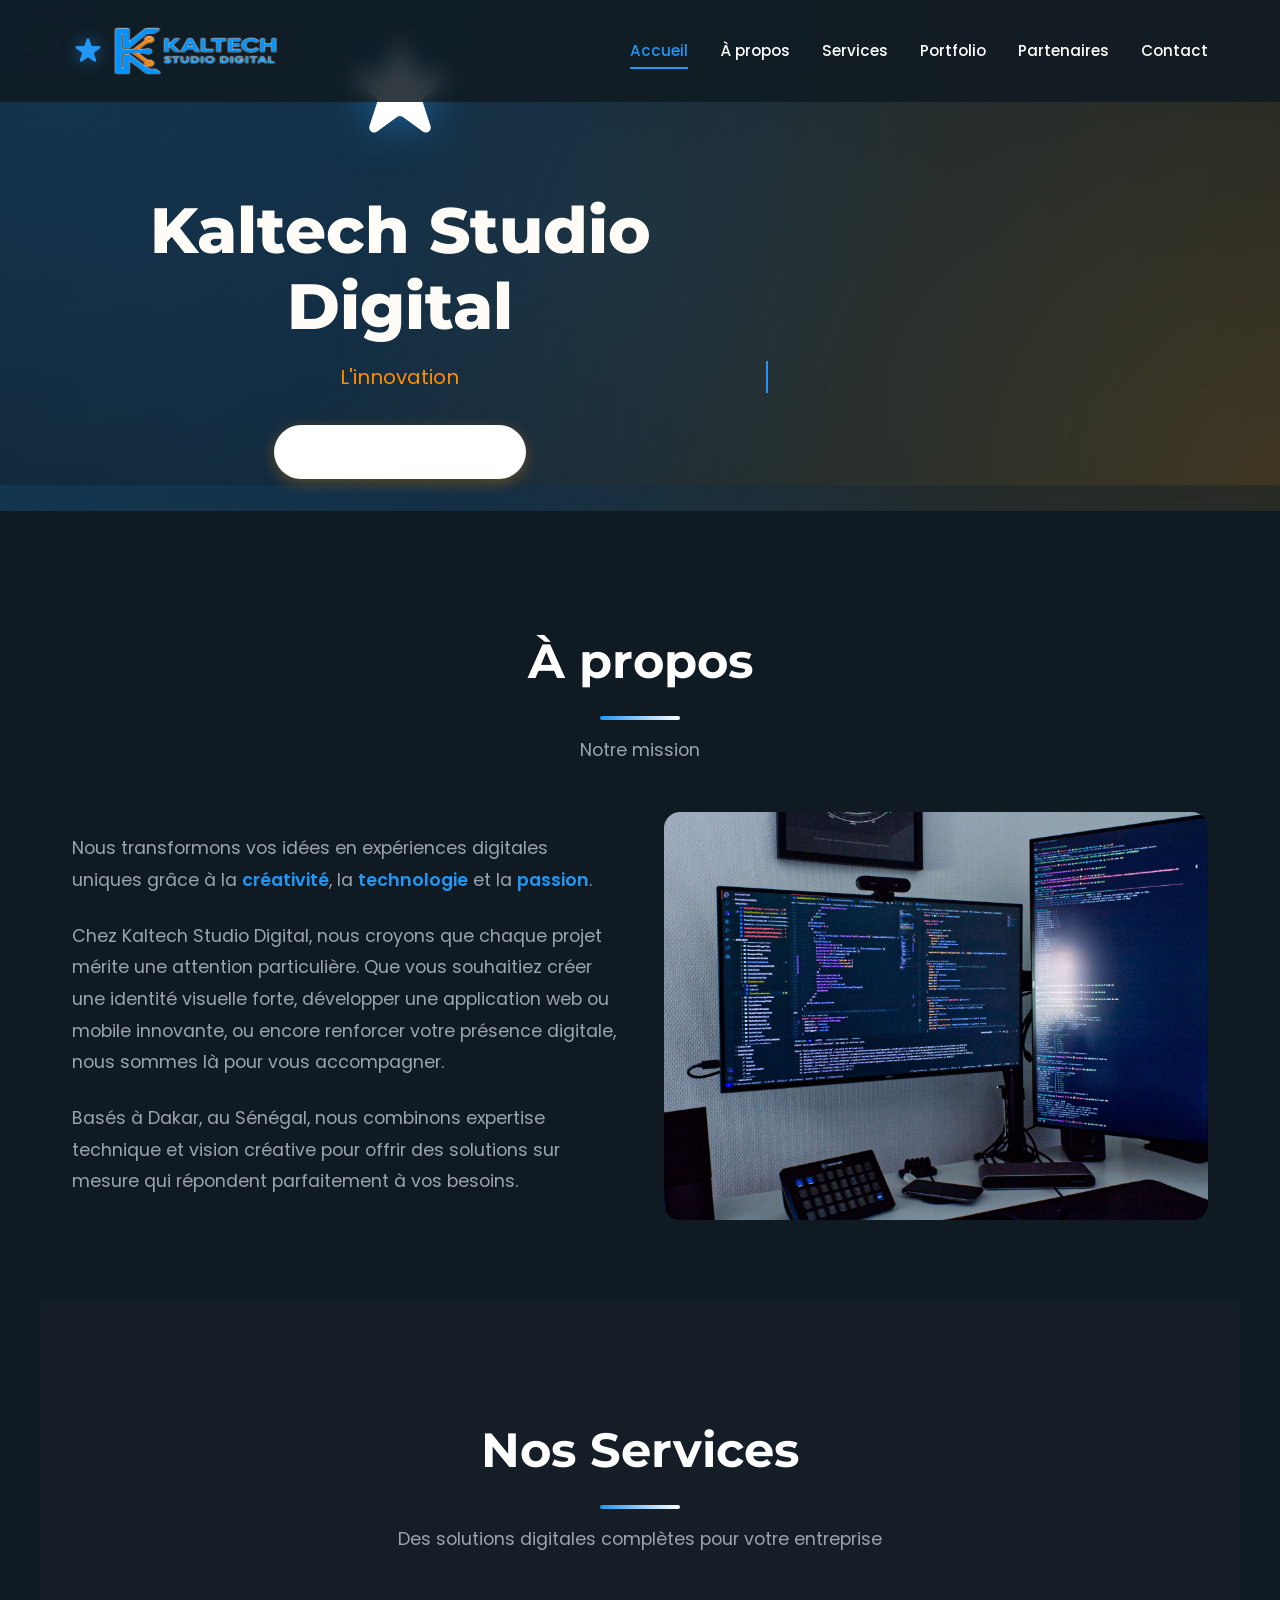
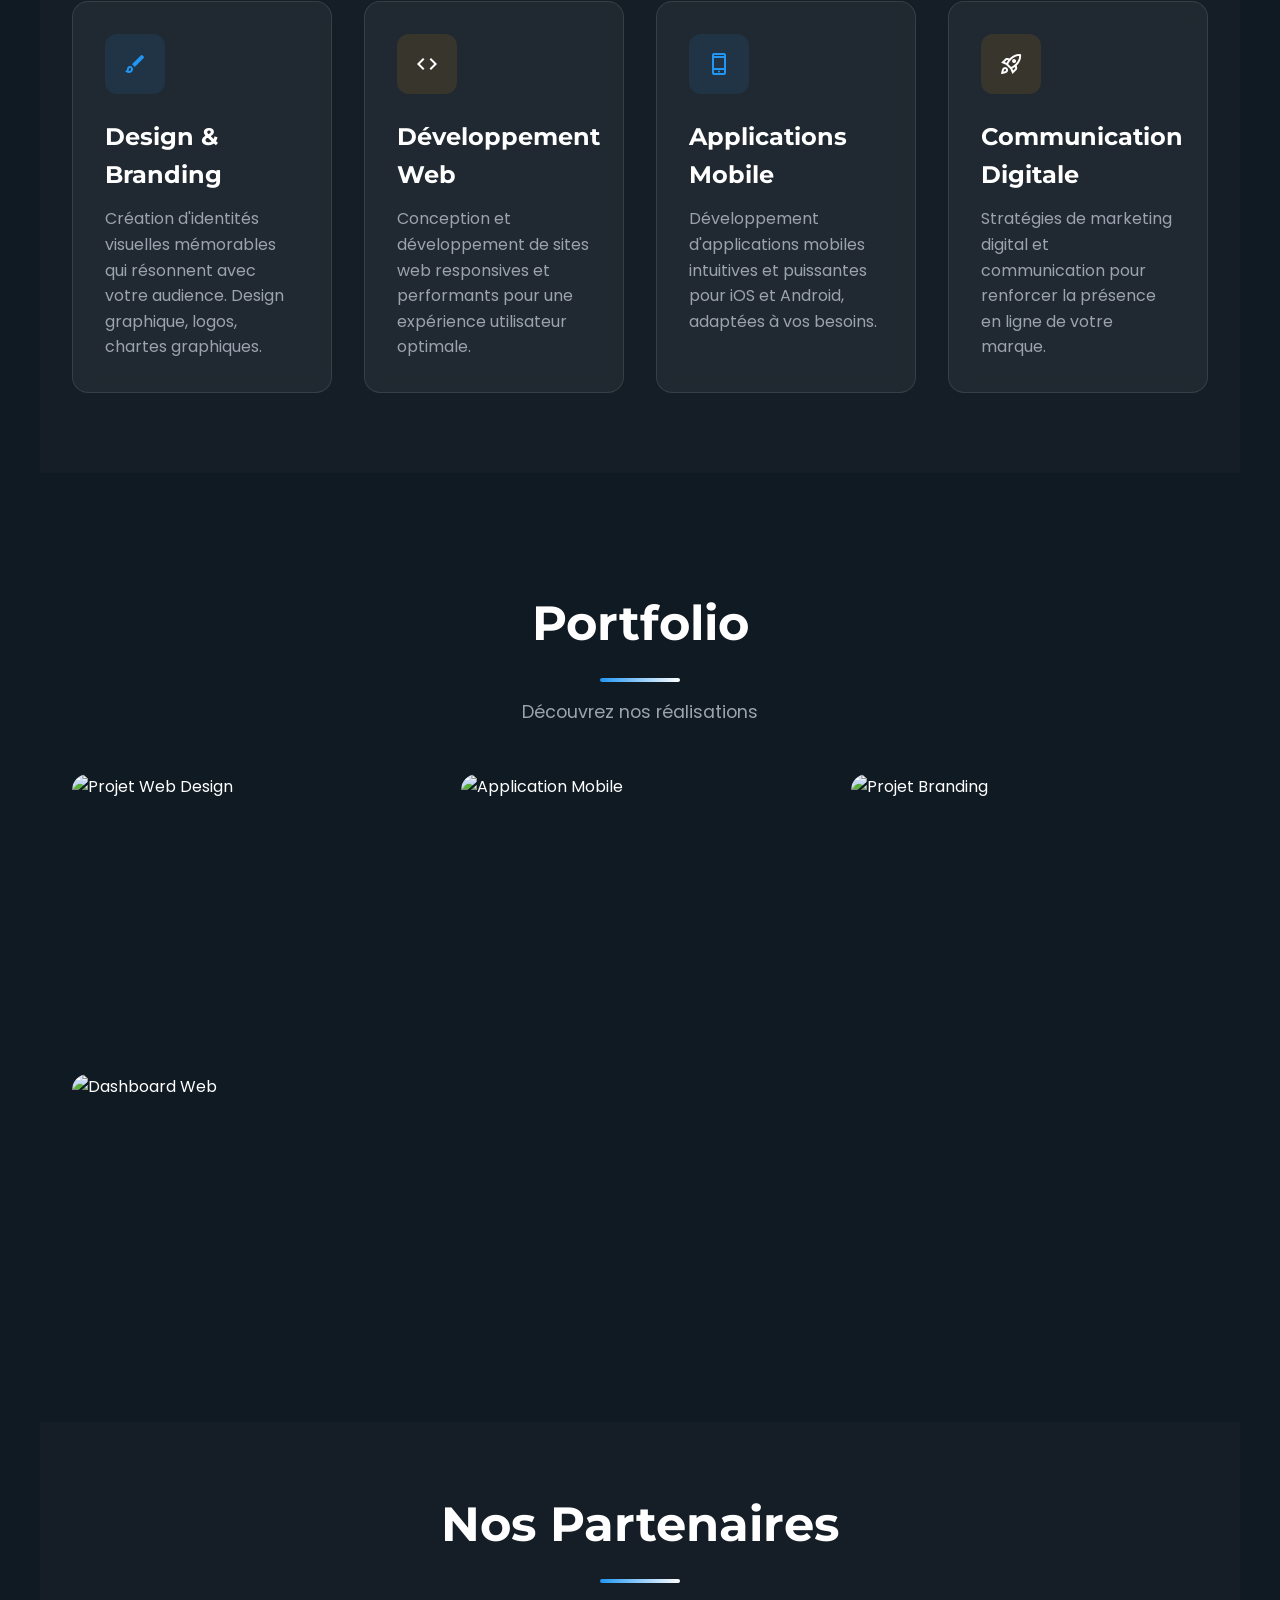
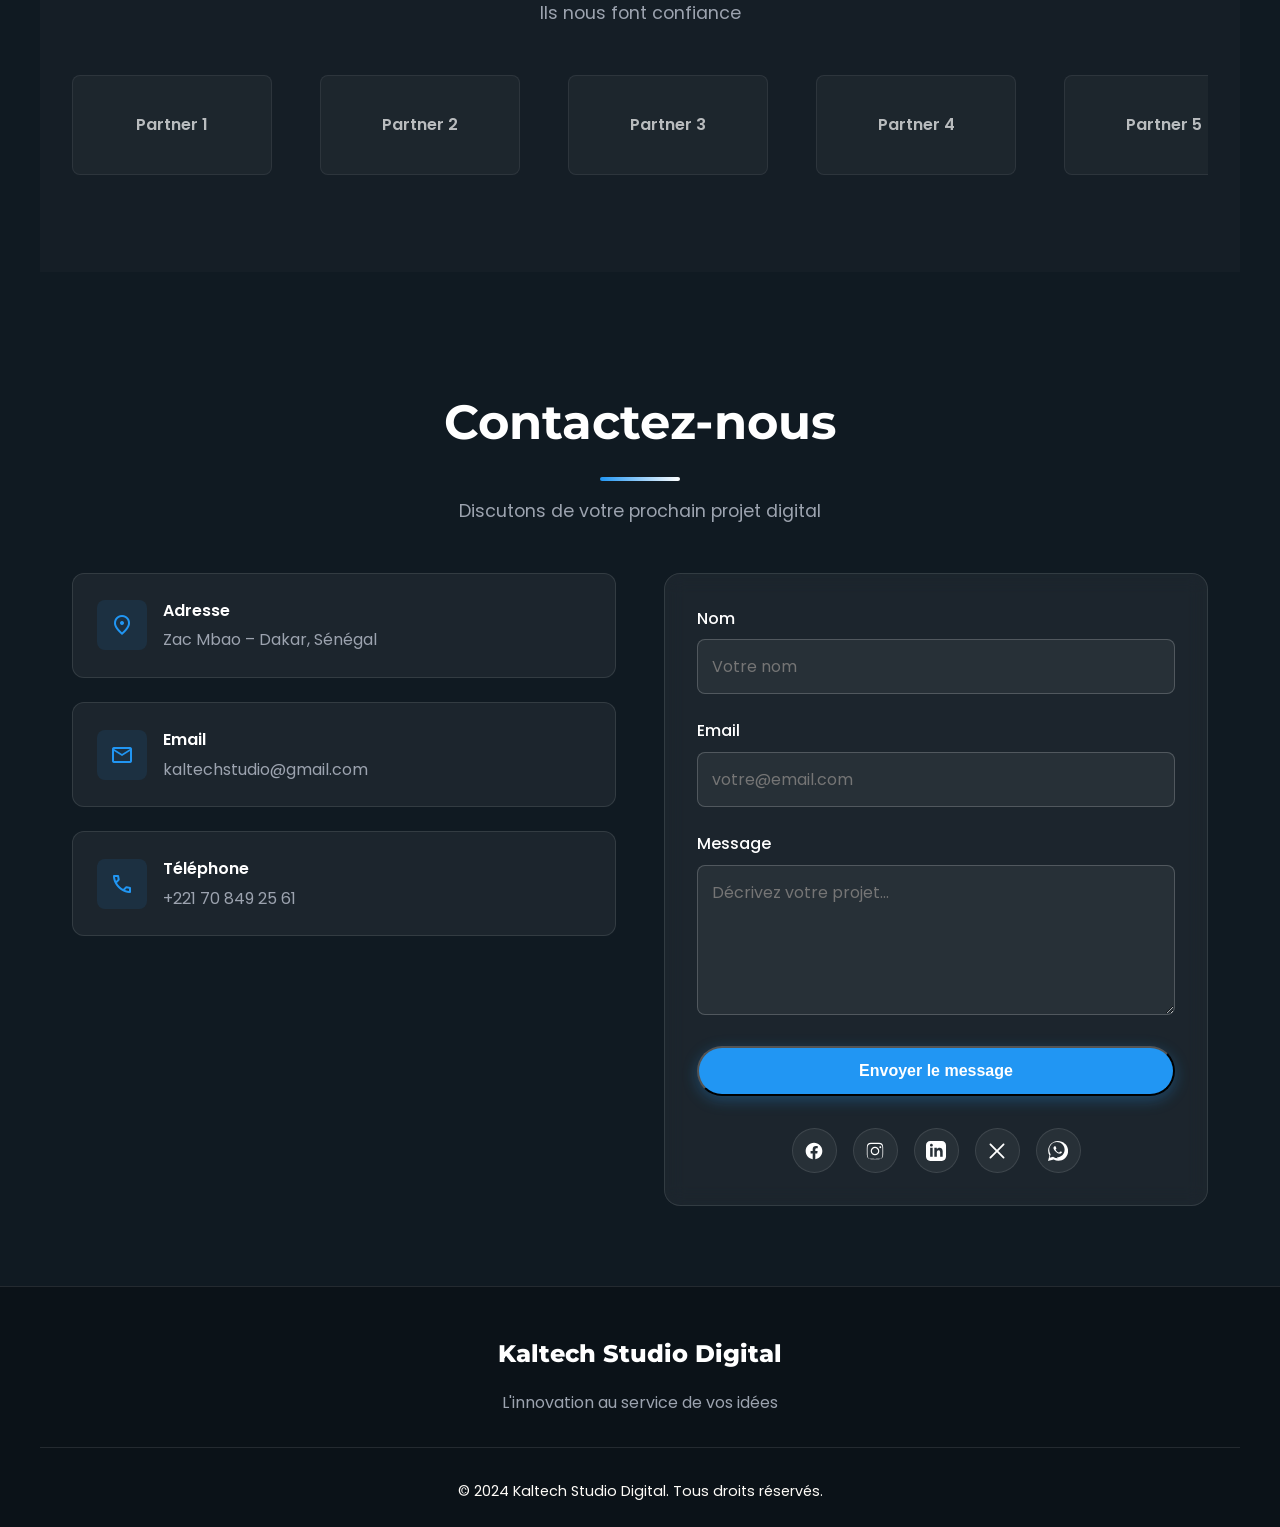
==== commit eae7c4d8: "Update index.html" ====
--- a/index.html
+++ b/index.html
@@ -924,7 +924,7 @@
                 </p>
             </div>
             <div class="about-image zoom-in">
-                <img src="https://images.unsplash.com/photo-1522071820081-009f0129c71c?w=800&h=600&fit=crop" alt="Équipe Kaltech Studio Digital">
+                <img src="IMG_1670.jpg" alt="Équipe Kaltech Studio Digital">
             </div>
         </div>
     </section>
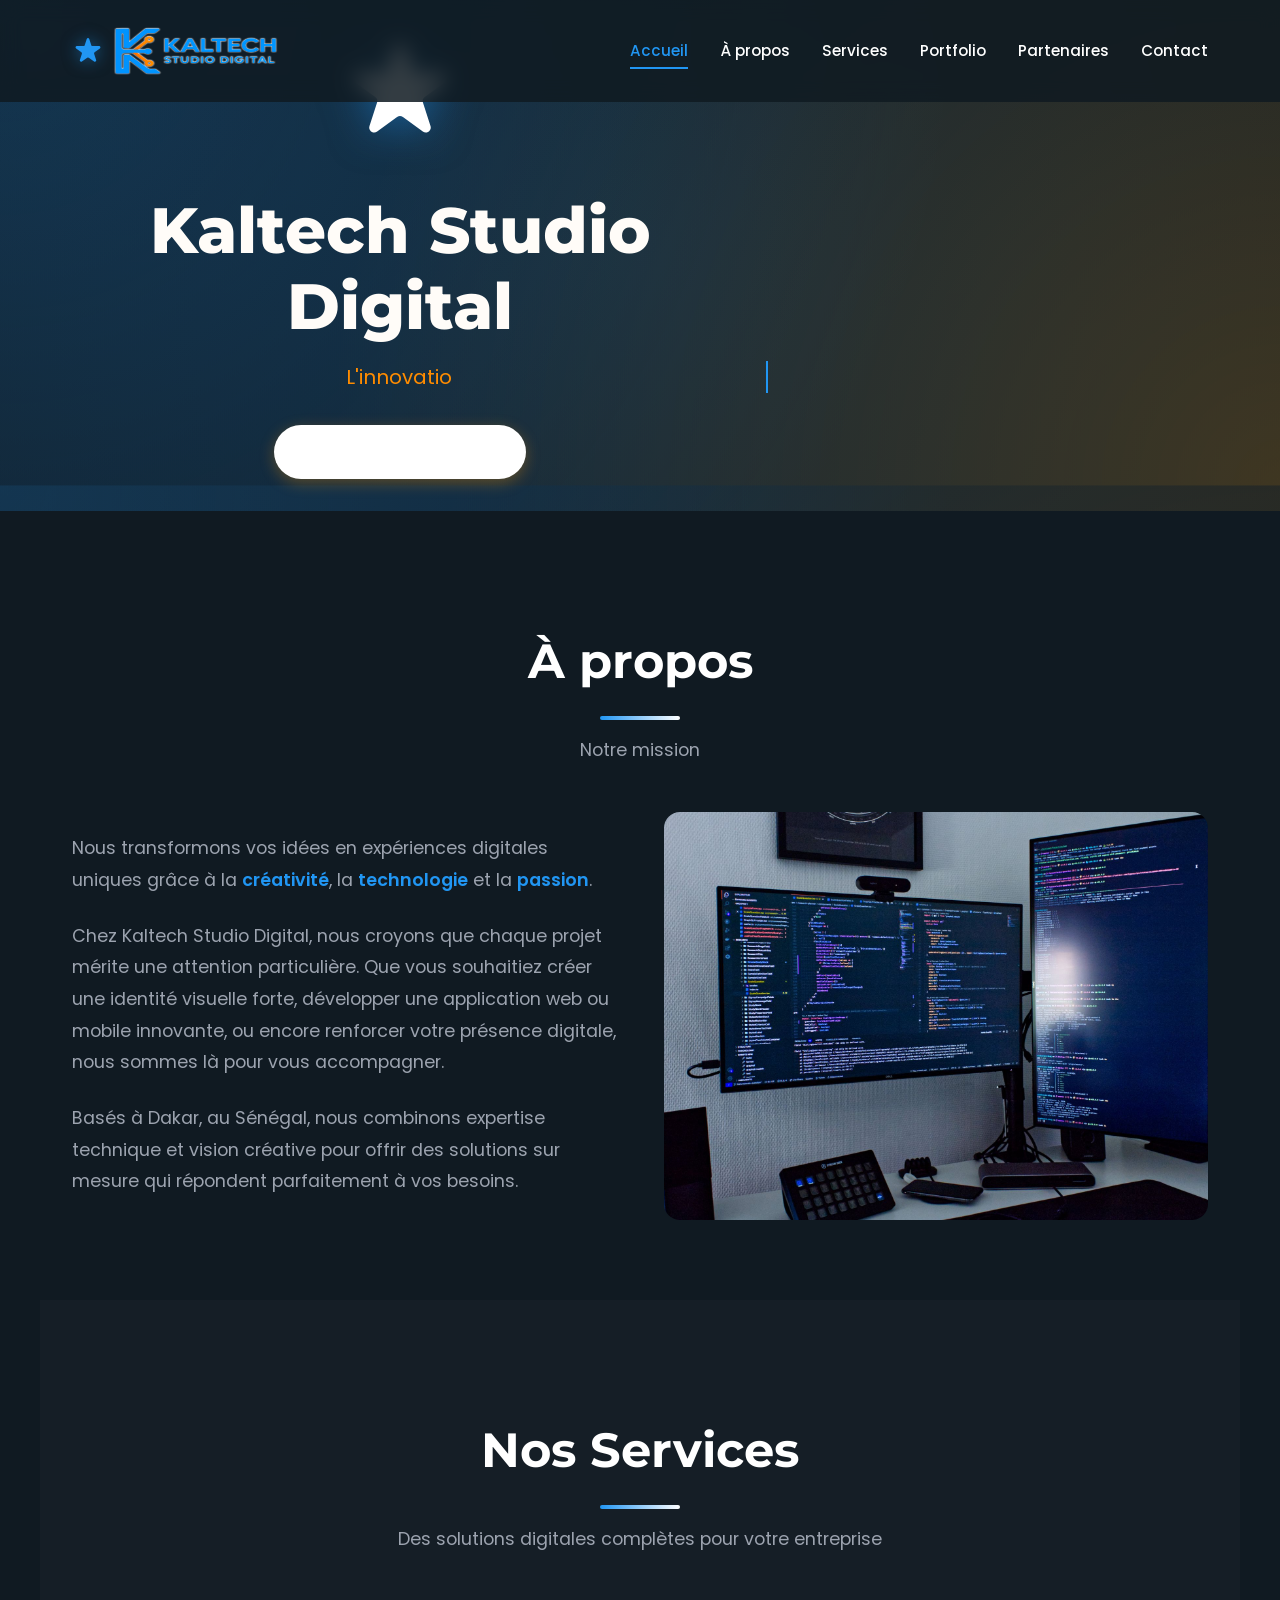
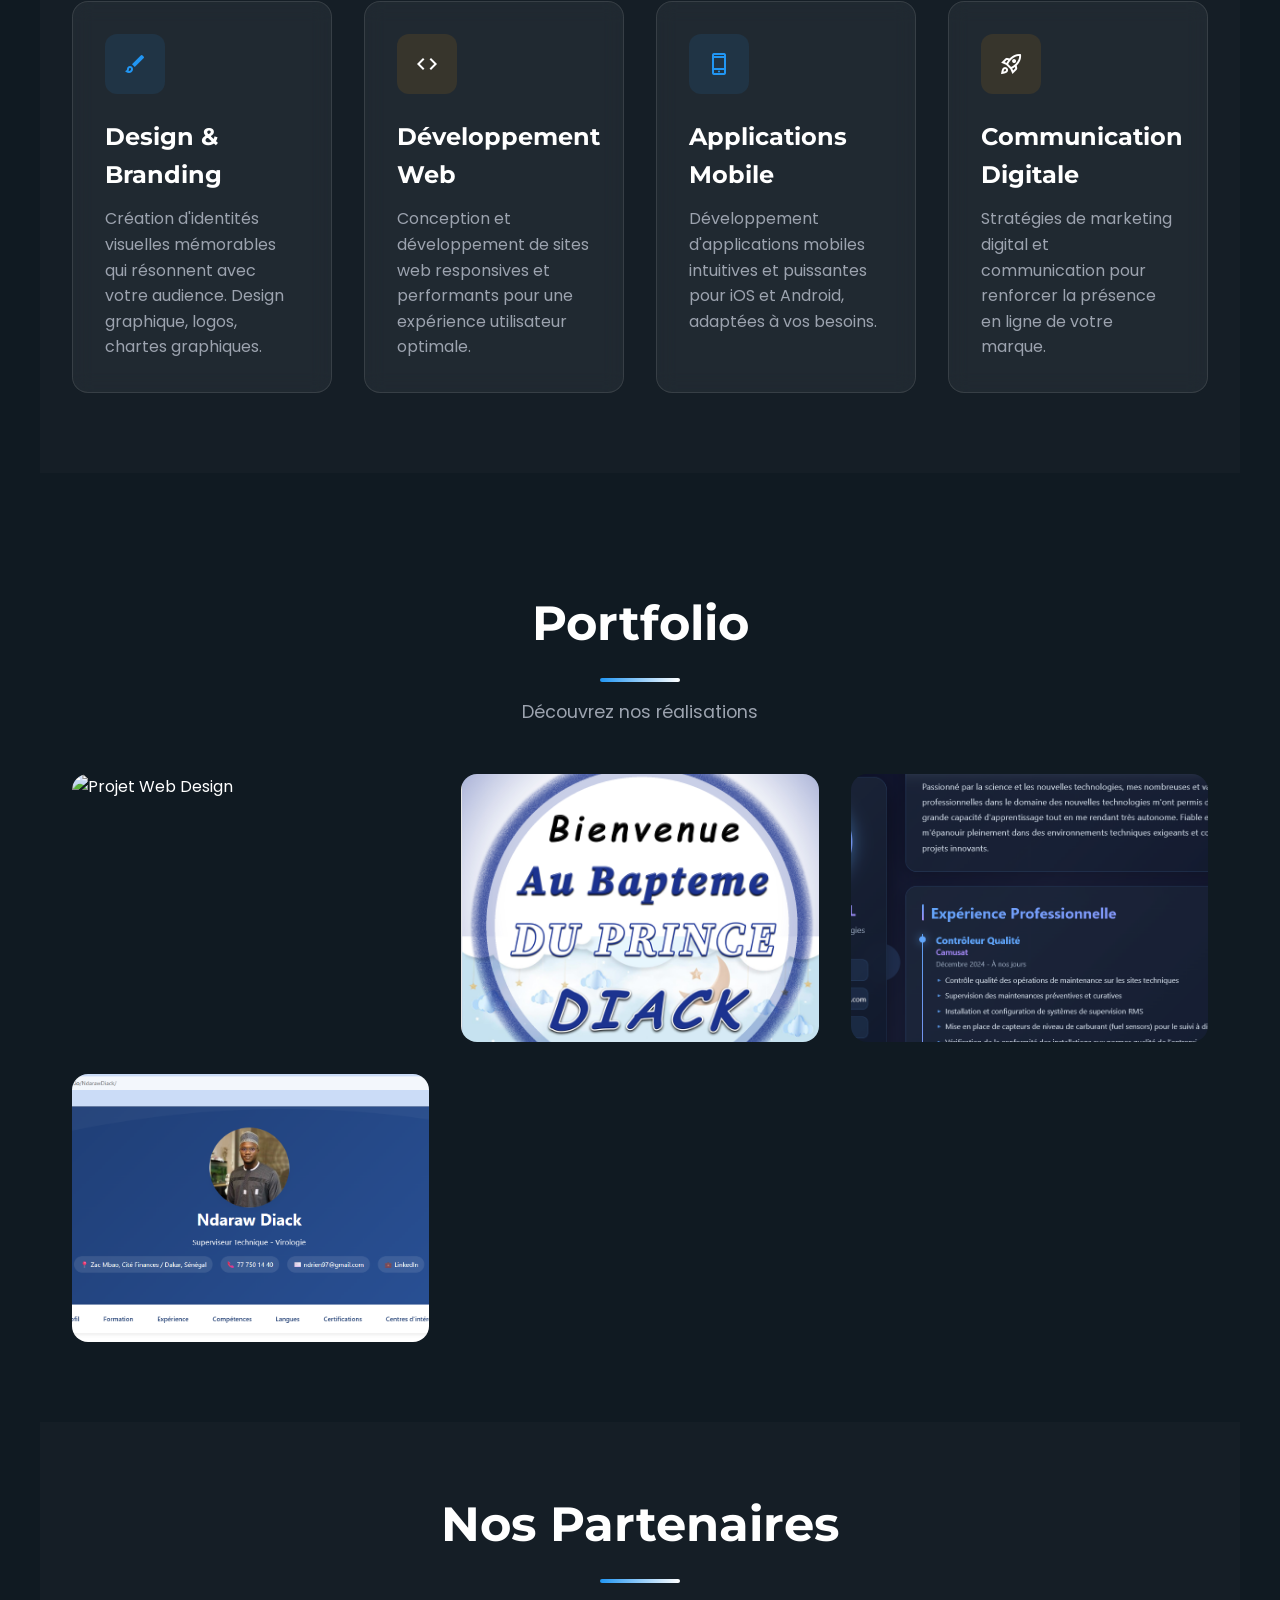
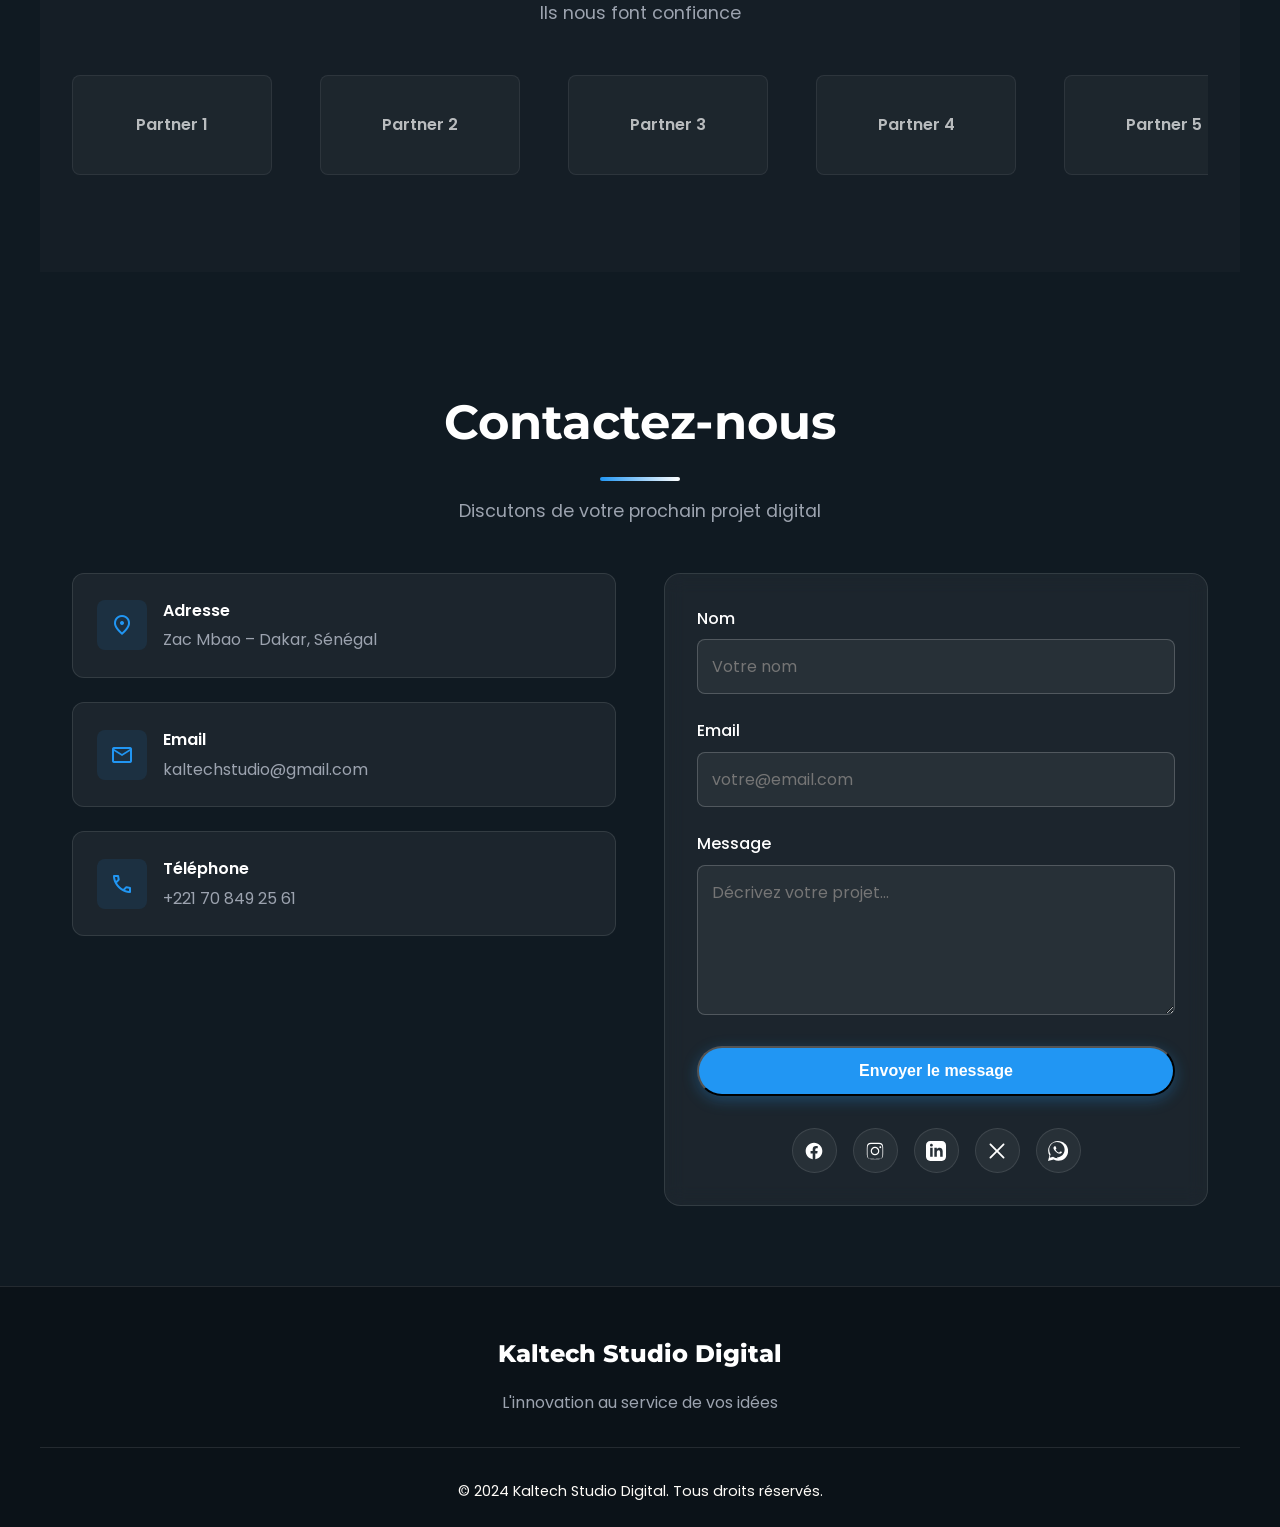
==== commit dd6e1113: "Update index.html" ====
--- a/index.html
+++ b/index.html
@@ -983,28 +983,28 @@
         <p class="section-subtitle">Découvrez nos réalisations</p>
         <div class="portfolio-grid">
             <div class="portfolio-item zoom-in">
-                <img src="https://images.unsplash.com/photo-1460925895917-afdab827c52f?w=800&h=600&fit=crop" alt="Projet Web Design">
+                <img src="aFFICHEkALTECH.jpg" alt="Projet Web Design">
                 <div class="portfolio-overlay">
                     <h3 class="portfolio-title">Project Phoenix</h3>
                     <p class="portfolio-category">Web Design</p>
                 </div>
             </div>
             <div class="portfolio-item zoom-in">
-                <img src="https://images.unsplash.com/photo-1512941937669-90a1b58e7e9c?w=800&h=600&fit=crop" alt="Application Mobile">
+                <img src="bapteme.png" alt="Application Mobile">
                 <div class="portfolio-overlay">
                     <h3 class="portfolio-title">Quantum App UI</h3>
                     <p class="portfolio-category">Mobile Development</p>
                 </div>
             </div>
             <div class="portfolio-item zoom-in">
-                <img src="https://images.unsplash.com/photo-1561070791-2526d30994b5?w=800&h=600&fit=crop" alt="Projet Branding">
+                <img src="\moussa.png" alt="Projet Branding">
                 <div class="portfolio-overlay">
                     <h3 class="portfolio-title">Nexus Branding</h3>
                     <p class="portfolio-category">Branding</p>
                 </div>
             </div>
             <div class="portfolio-item zoom-in">
-                <img src="https://images.unsplash.com/photo-1551288049-bebda4e38f71?w=800&h=600&fit=crop" alt="Dashboard Web">
+                <img src="ndrien.png" alt="Dashboard Web">
                 <div class="portfolio-overlay">
                     <h3 class="portfolio-title">CyberCorp Security</h3>
                     <p class="portfolio-category">Web Development</p>
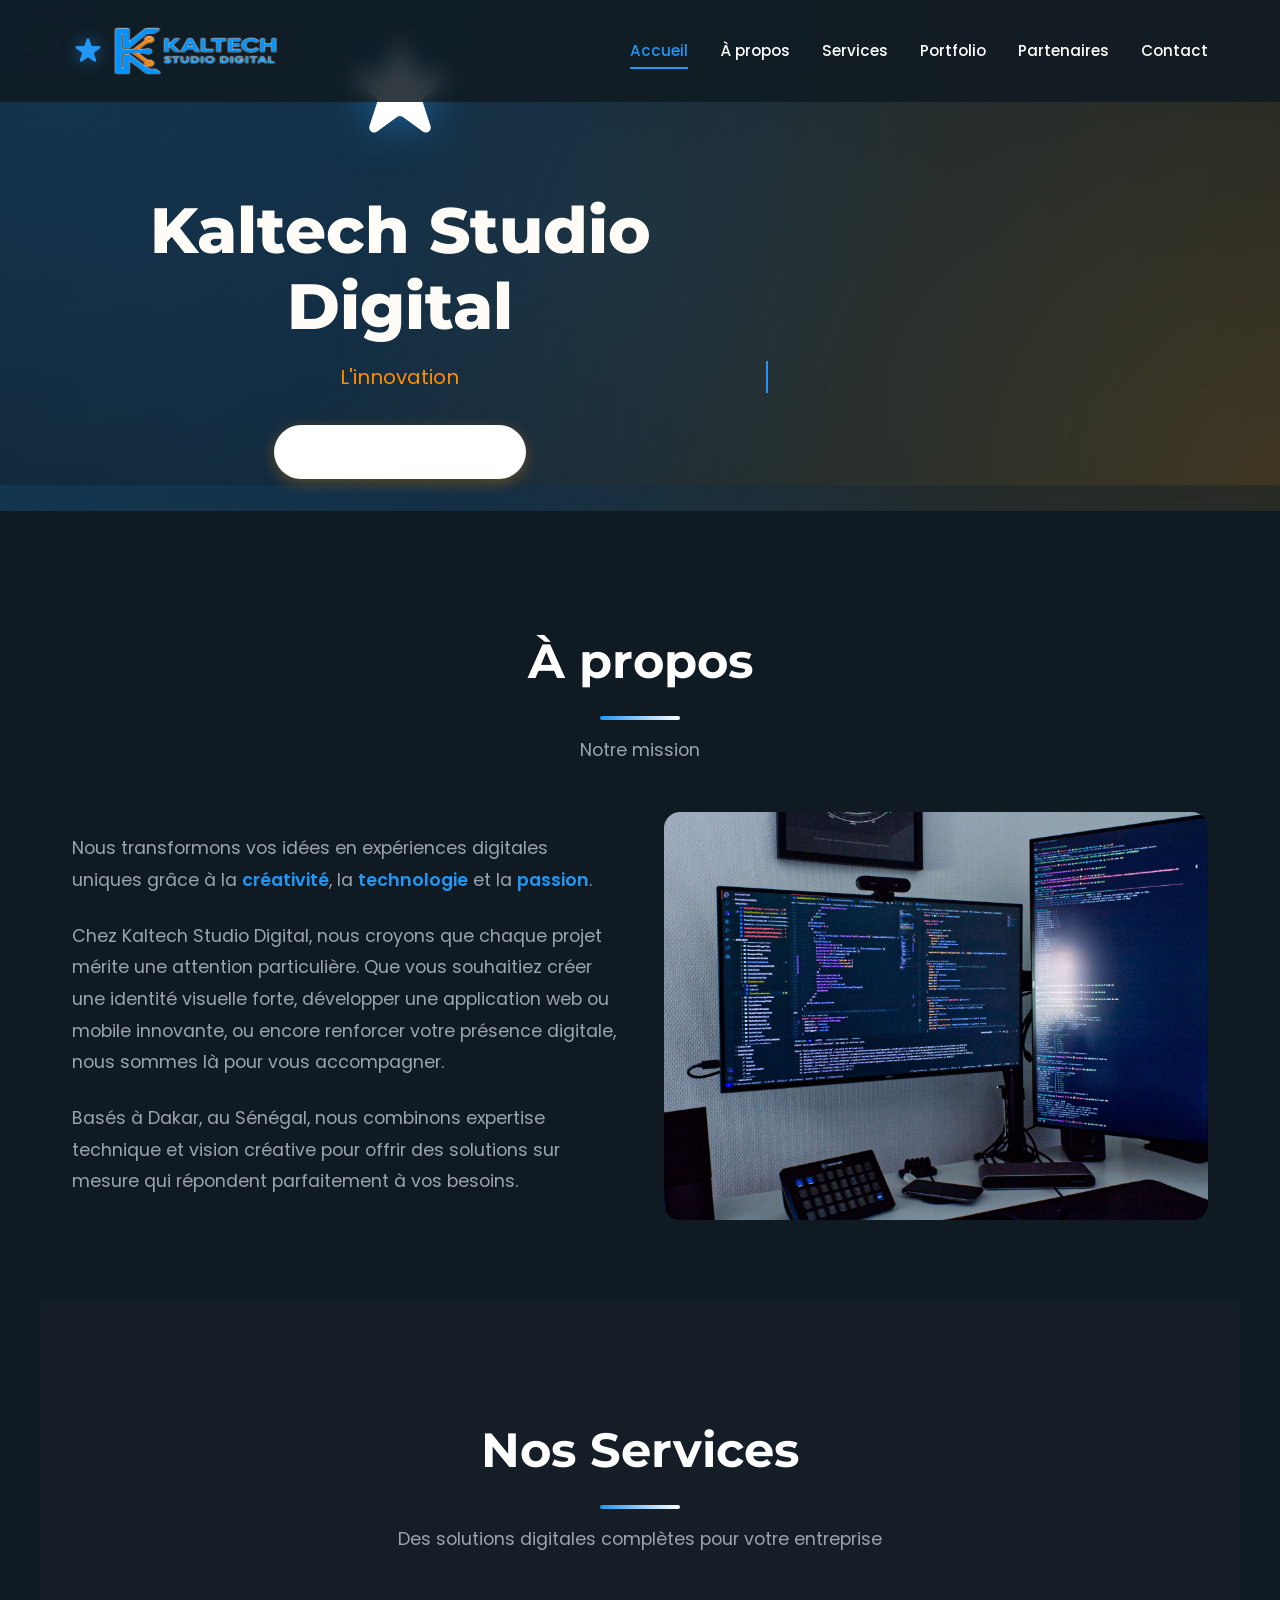
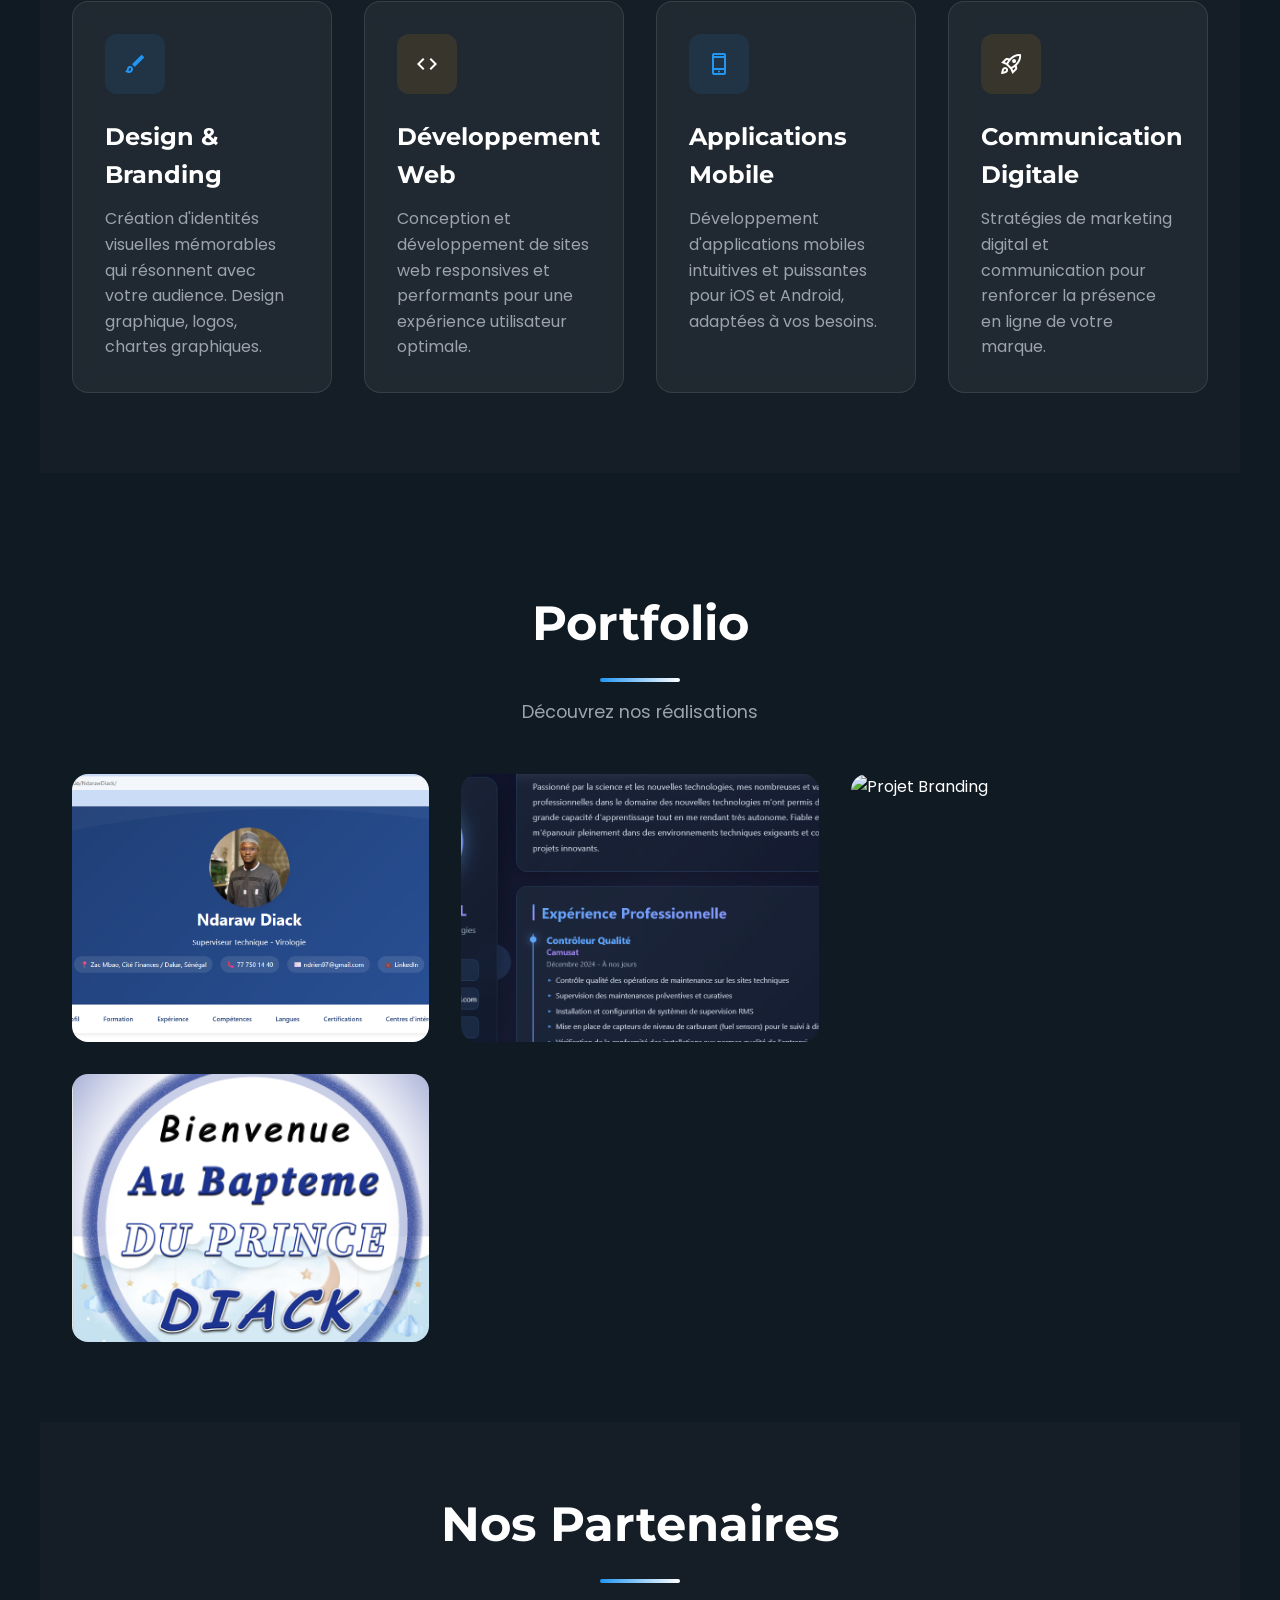
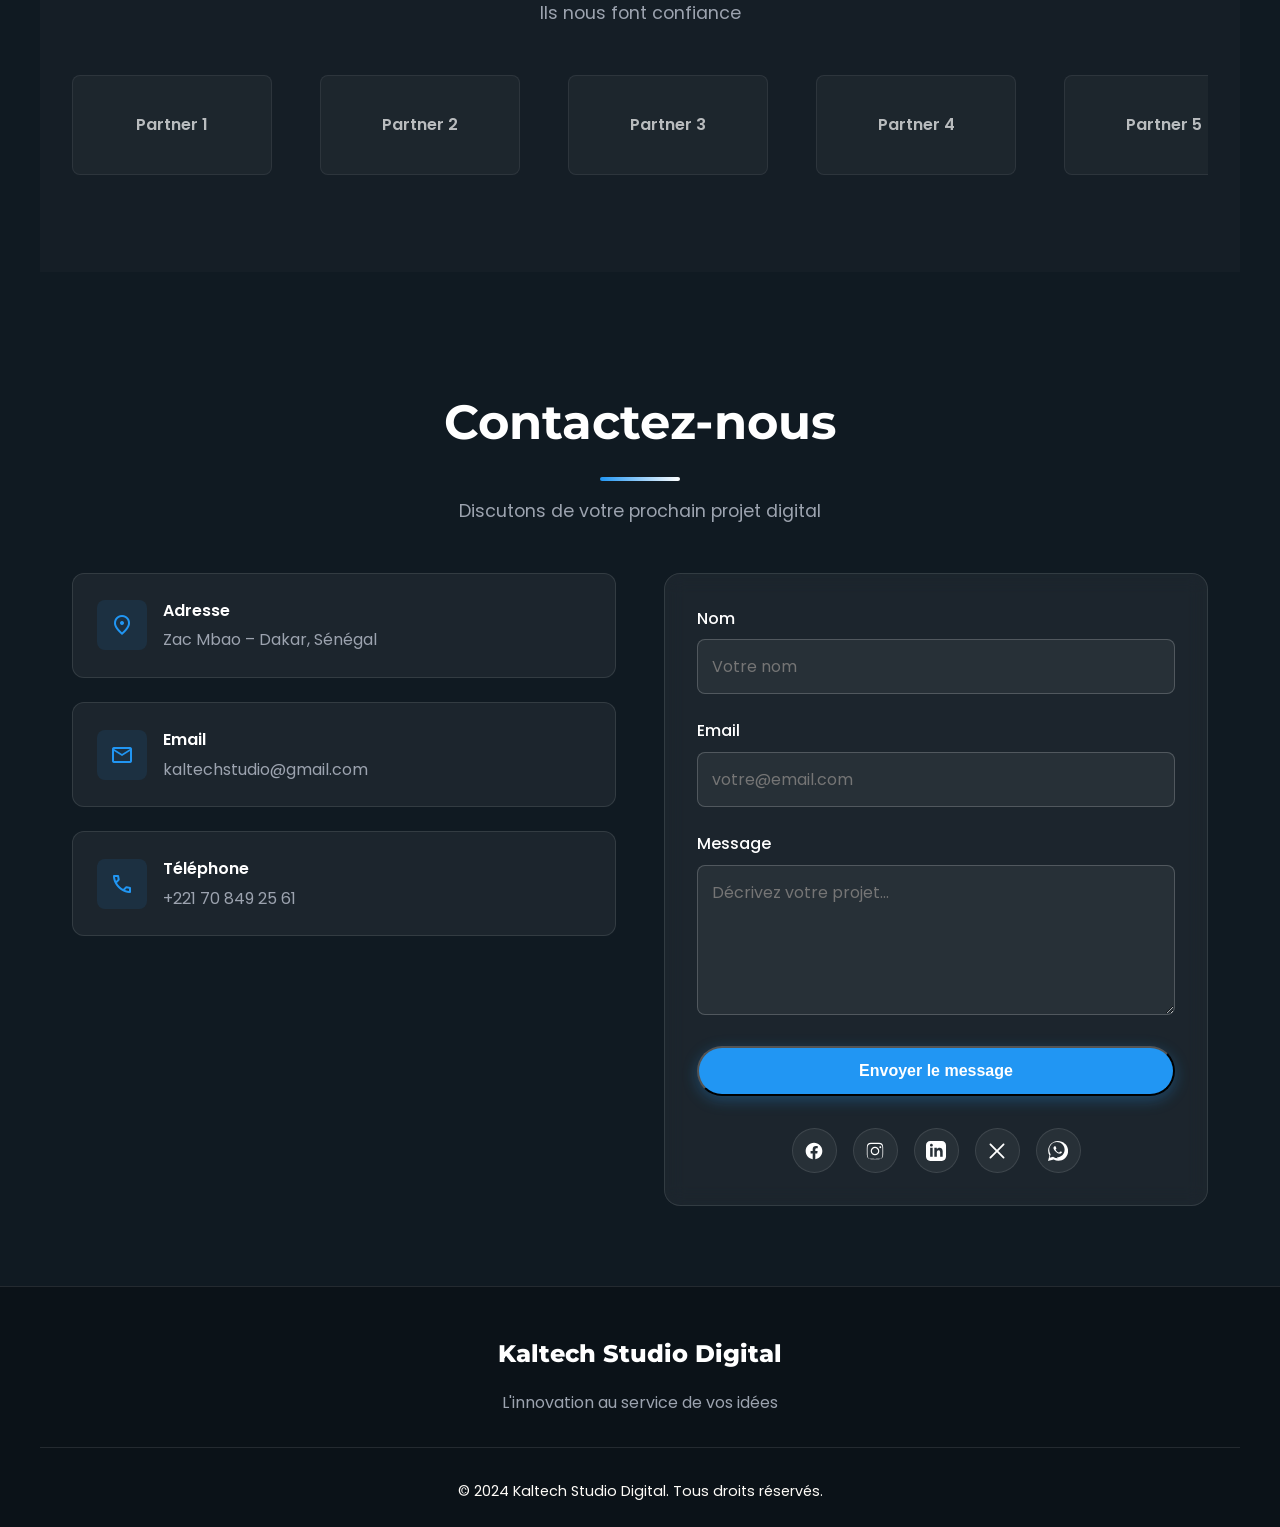
==== commit 8d58d9ca: "Update index.html" ====
--- a/index.html
+++ b/index.html
@@ -983,28 +983,28 @@
         <p class="section-subtitle">Découvrez nos réalisations</p>
         <div class="portfolio-grid">
             <div class="portfolio-item zoom-in">
-                <img src="aFFICHEkALTECH.jpg" alt="Projet Web Design">
+                <img src="ndrien.png" alt="Projet Web Design">
                 <div class="portfolio-overlay">
                     <h3 class="portfolio-title">Project Phoenix</h3>
                     <p class="portfolio-category">Web Design</p>
                 </div>
             </div>
             <div class="portfolio-item zoom-in">
-                <img src="bapteme.png" alt="Application Mobile">
+                <img src="moussa.png" alt="Application Mobile">
                 <div class="portfolio-overlay">
                     <h3 class="portfolio-title">Quantum App UI</h3>
                     <p class="portfolio-category">Mobile Development</p>
                 </div>
             </div>
             <div class="portfolio-item zoom-in">
-                <img src="\moussa.png" alt="Projet Branding">
+                <img src="aFFICHEkALTECH.jpg" alt="Projet Branding">
                 <div class="portfolio-overlay">
                     <h3 class="portfolio-title">Nexus Branding</h3>
                     <p class="portfolio-category">Branding</p>
                 </div>
             </div>
             <div class="portfolio-item zoom-in">
-                <img src="ndrien.png" alt="Dashboard Web">
+                <img src="bapteme.png" alt="Dashboard Web">
                 <div class="portfolio-overlay">
                     <h3 class="portfolio-title">CyberCorp Security</h3>
                     <p class="portfolio-category">Web Development</p>
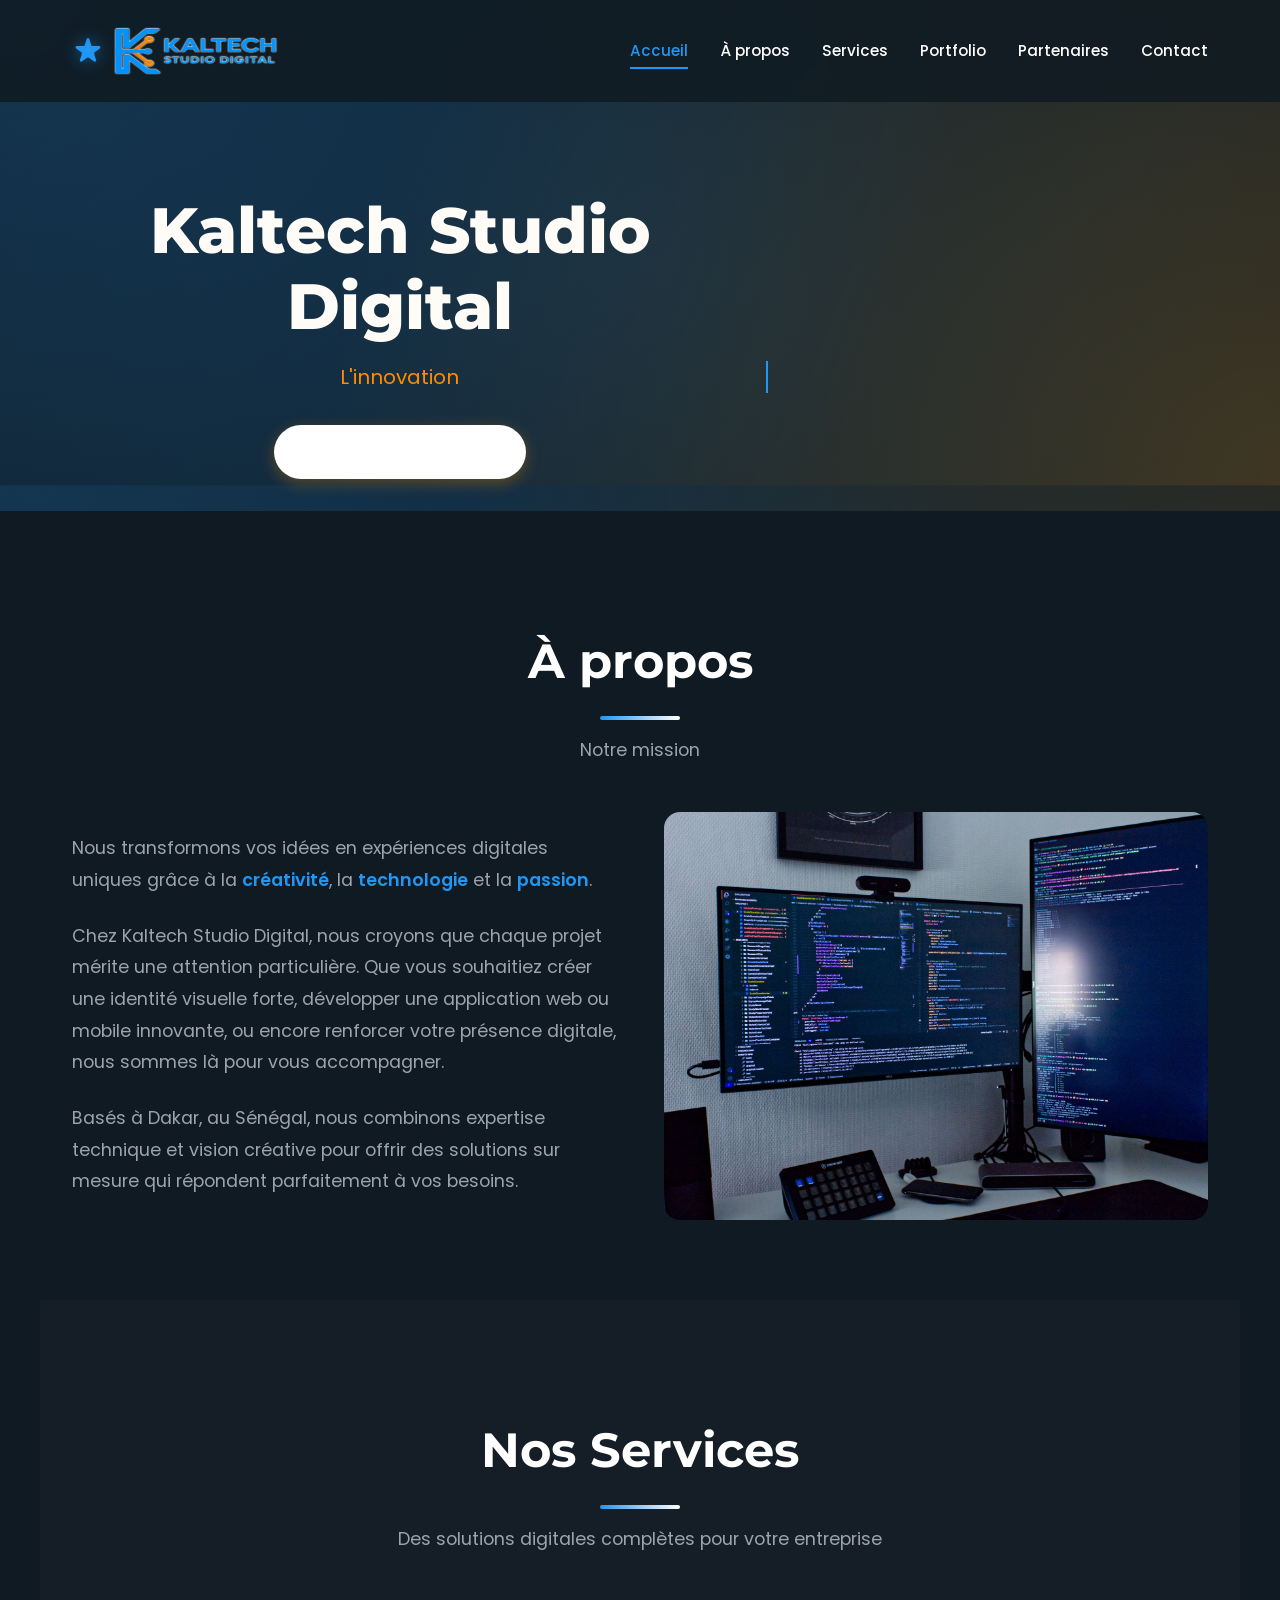
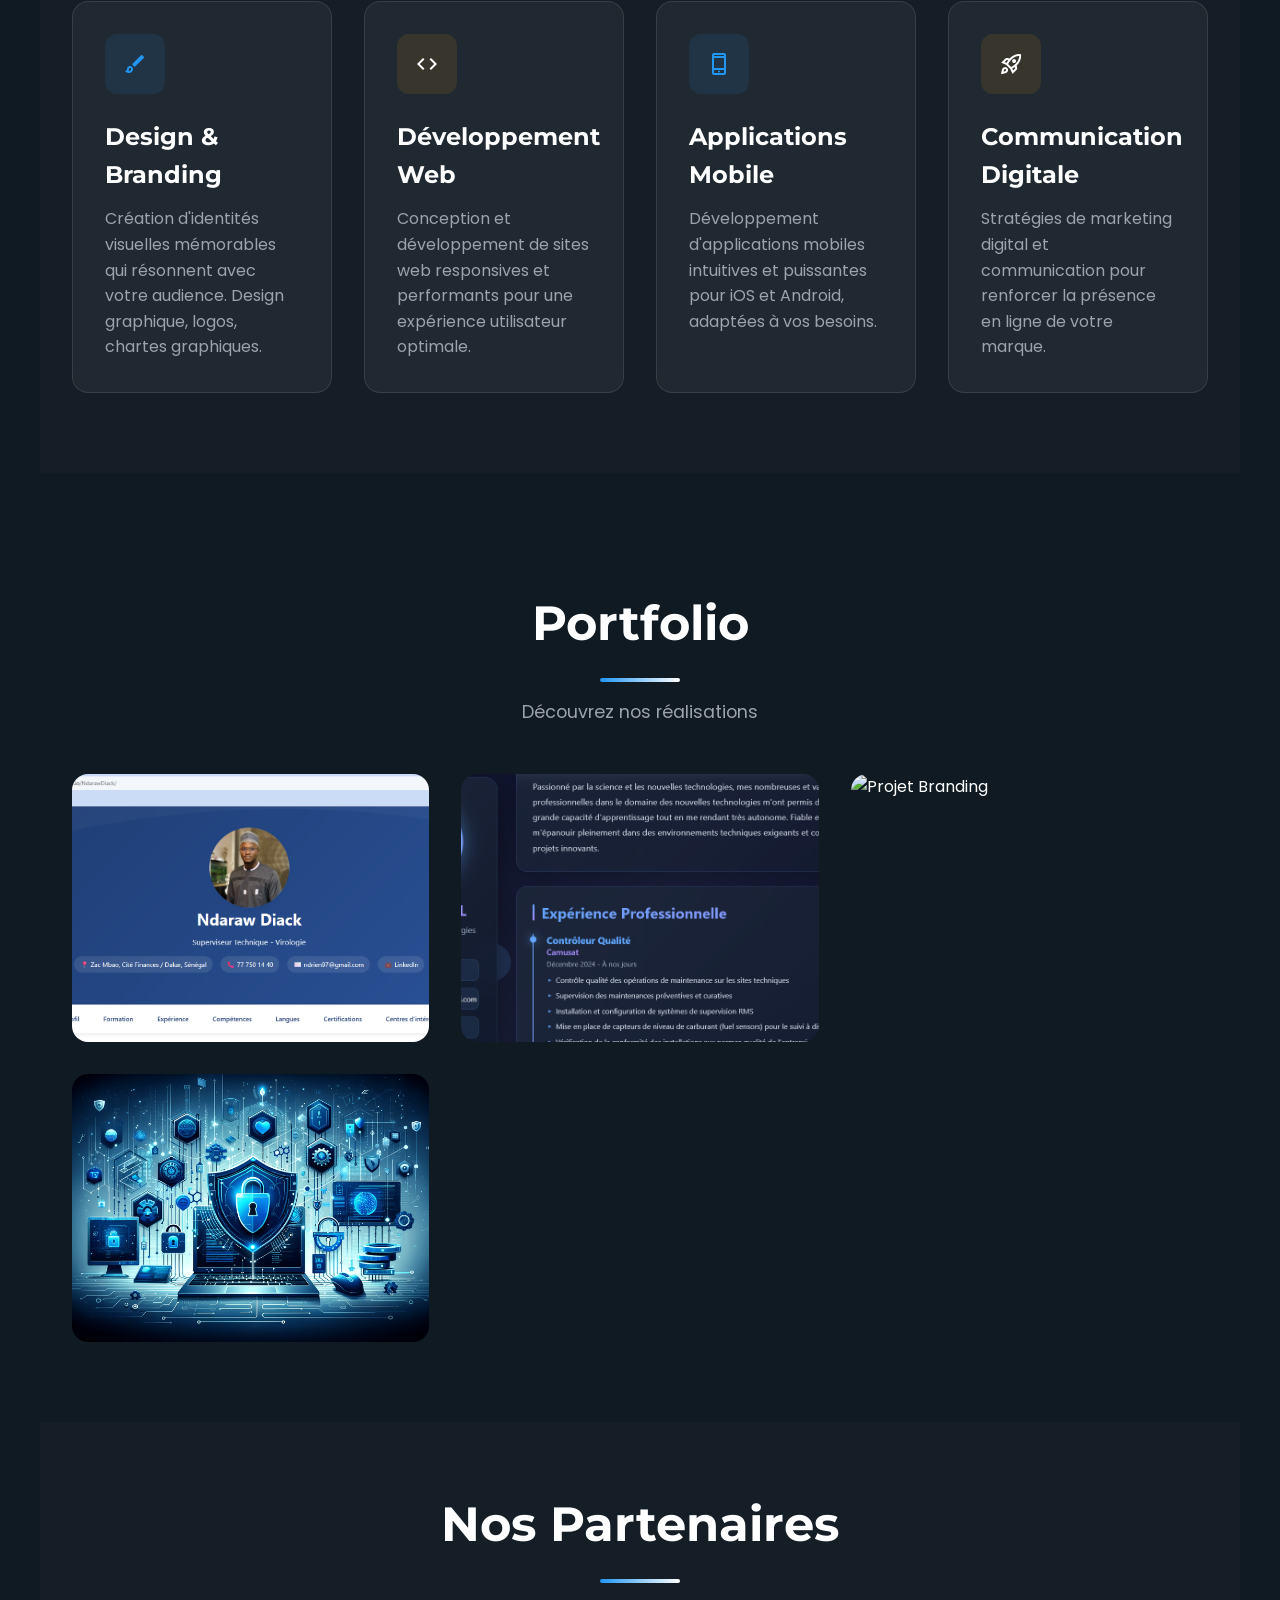
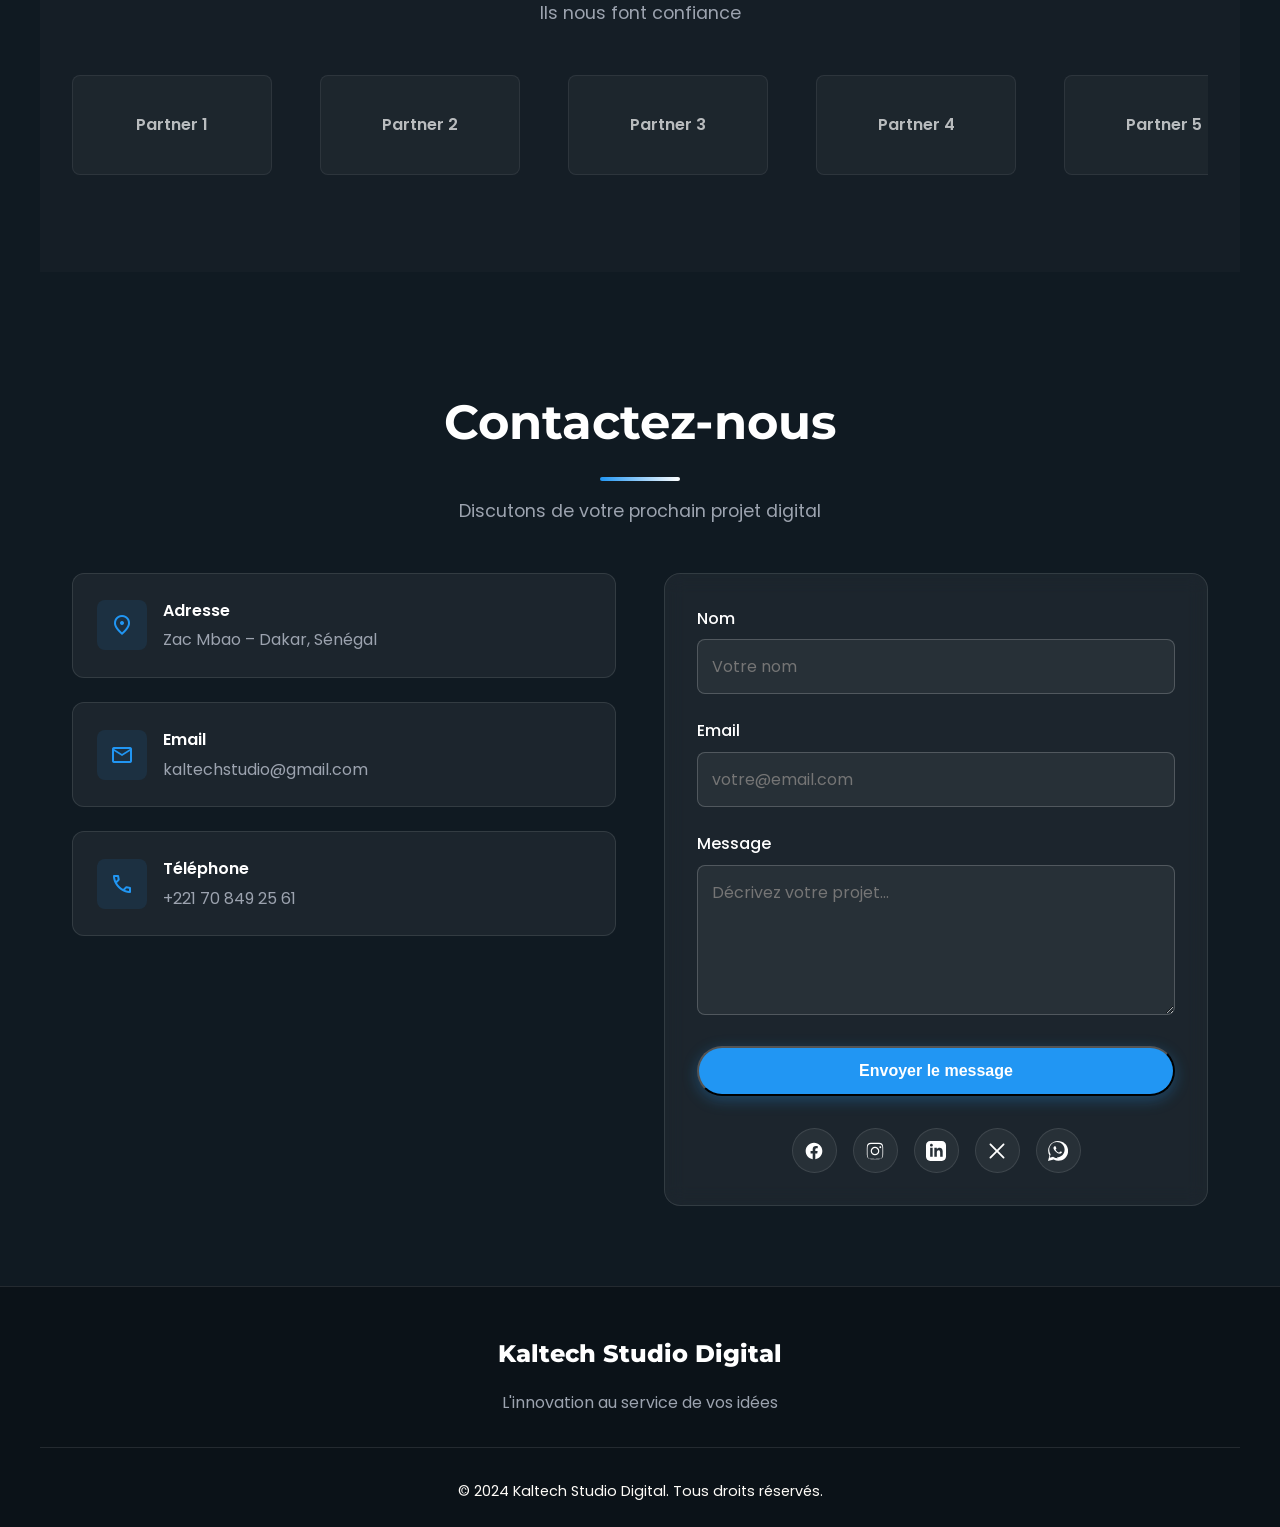
==== commit 2ae5be40: "Update index.html" ====
--- a/index.html
+++ b/index.html
@@ -1004,7 +1004,7 @@
                 </div>
             </div>
             <div class="portfolio-item zoom-in">
-                <img src="bapteme.png" alt="Dashboard Web">
+                <img src="cyber.png" alt="Dashboard Web">
                 <div class="portfolio-overlay">
                     <h3 class="portfolio-title">CyberCorp Security</h3>
                     <p class="portfolio-category">Web Development</p>
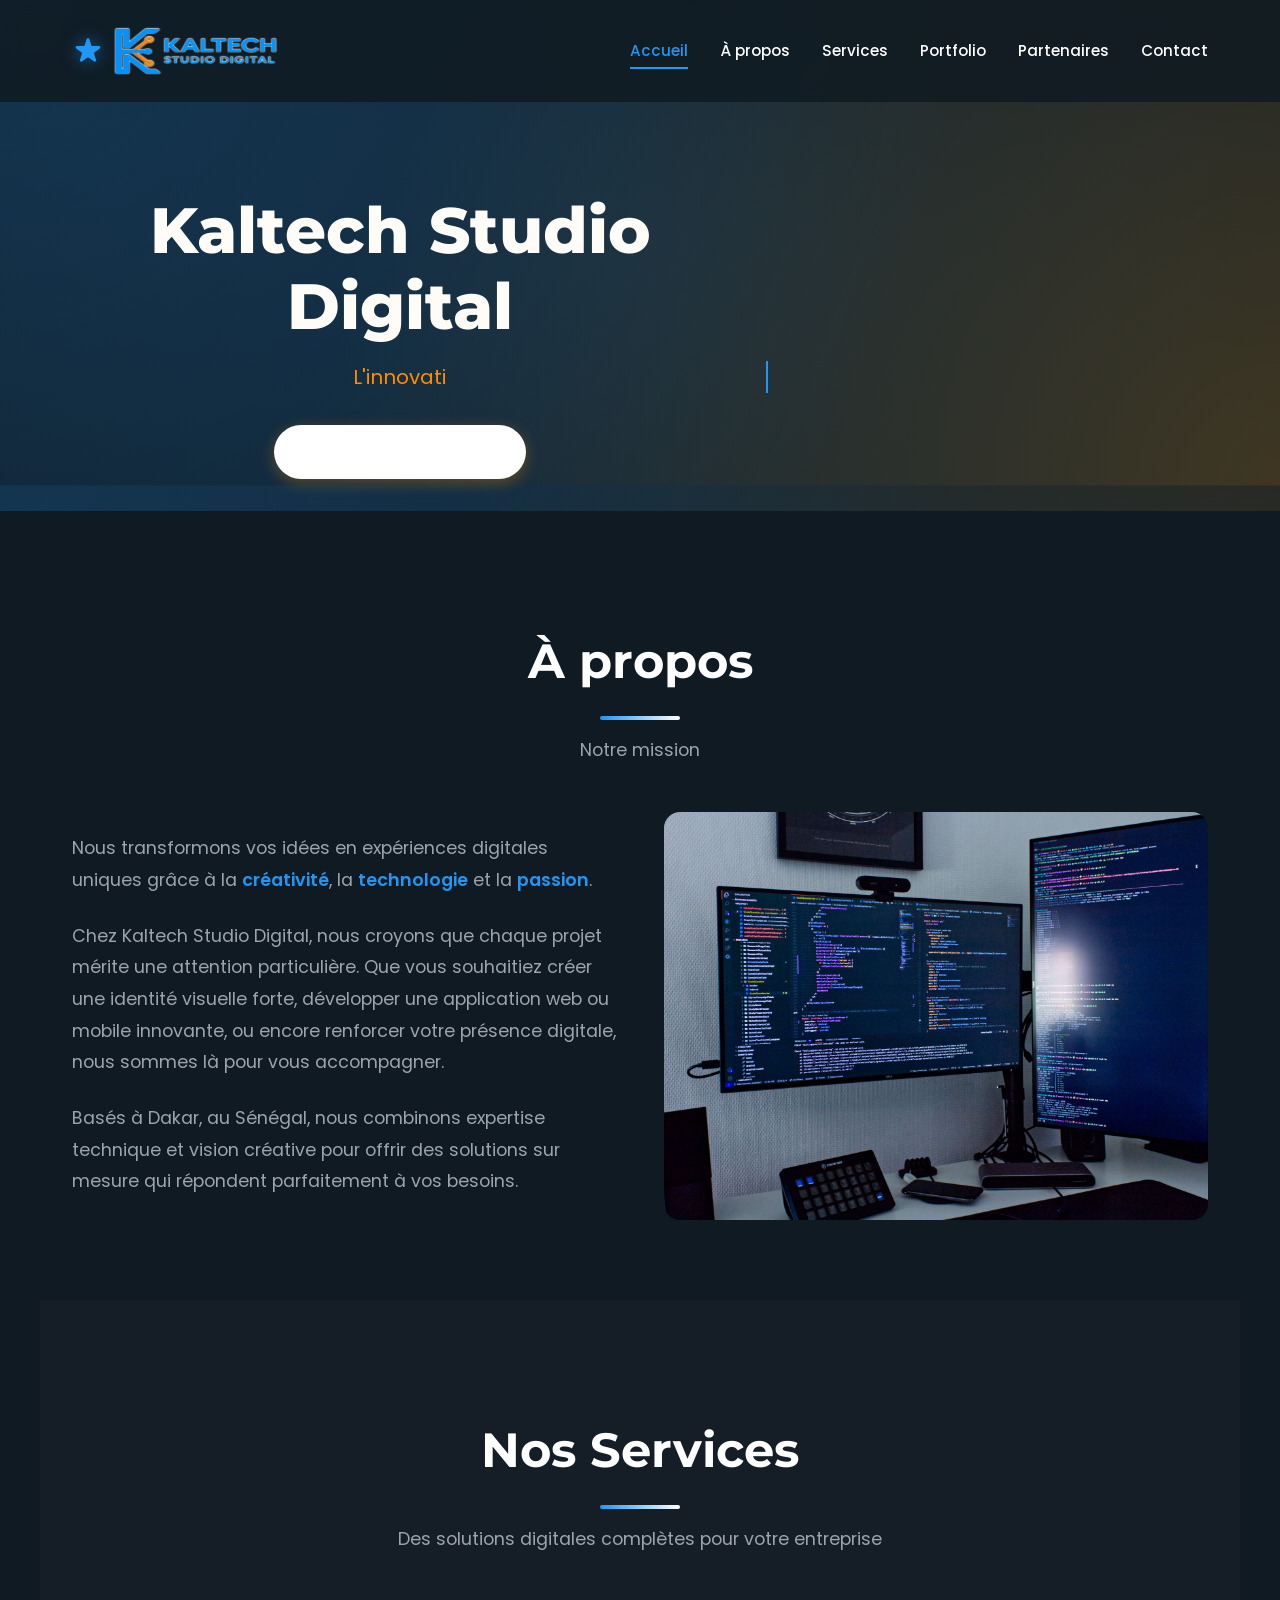
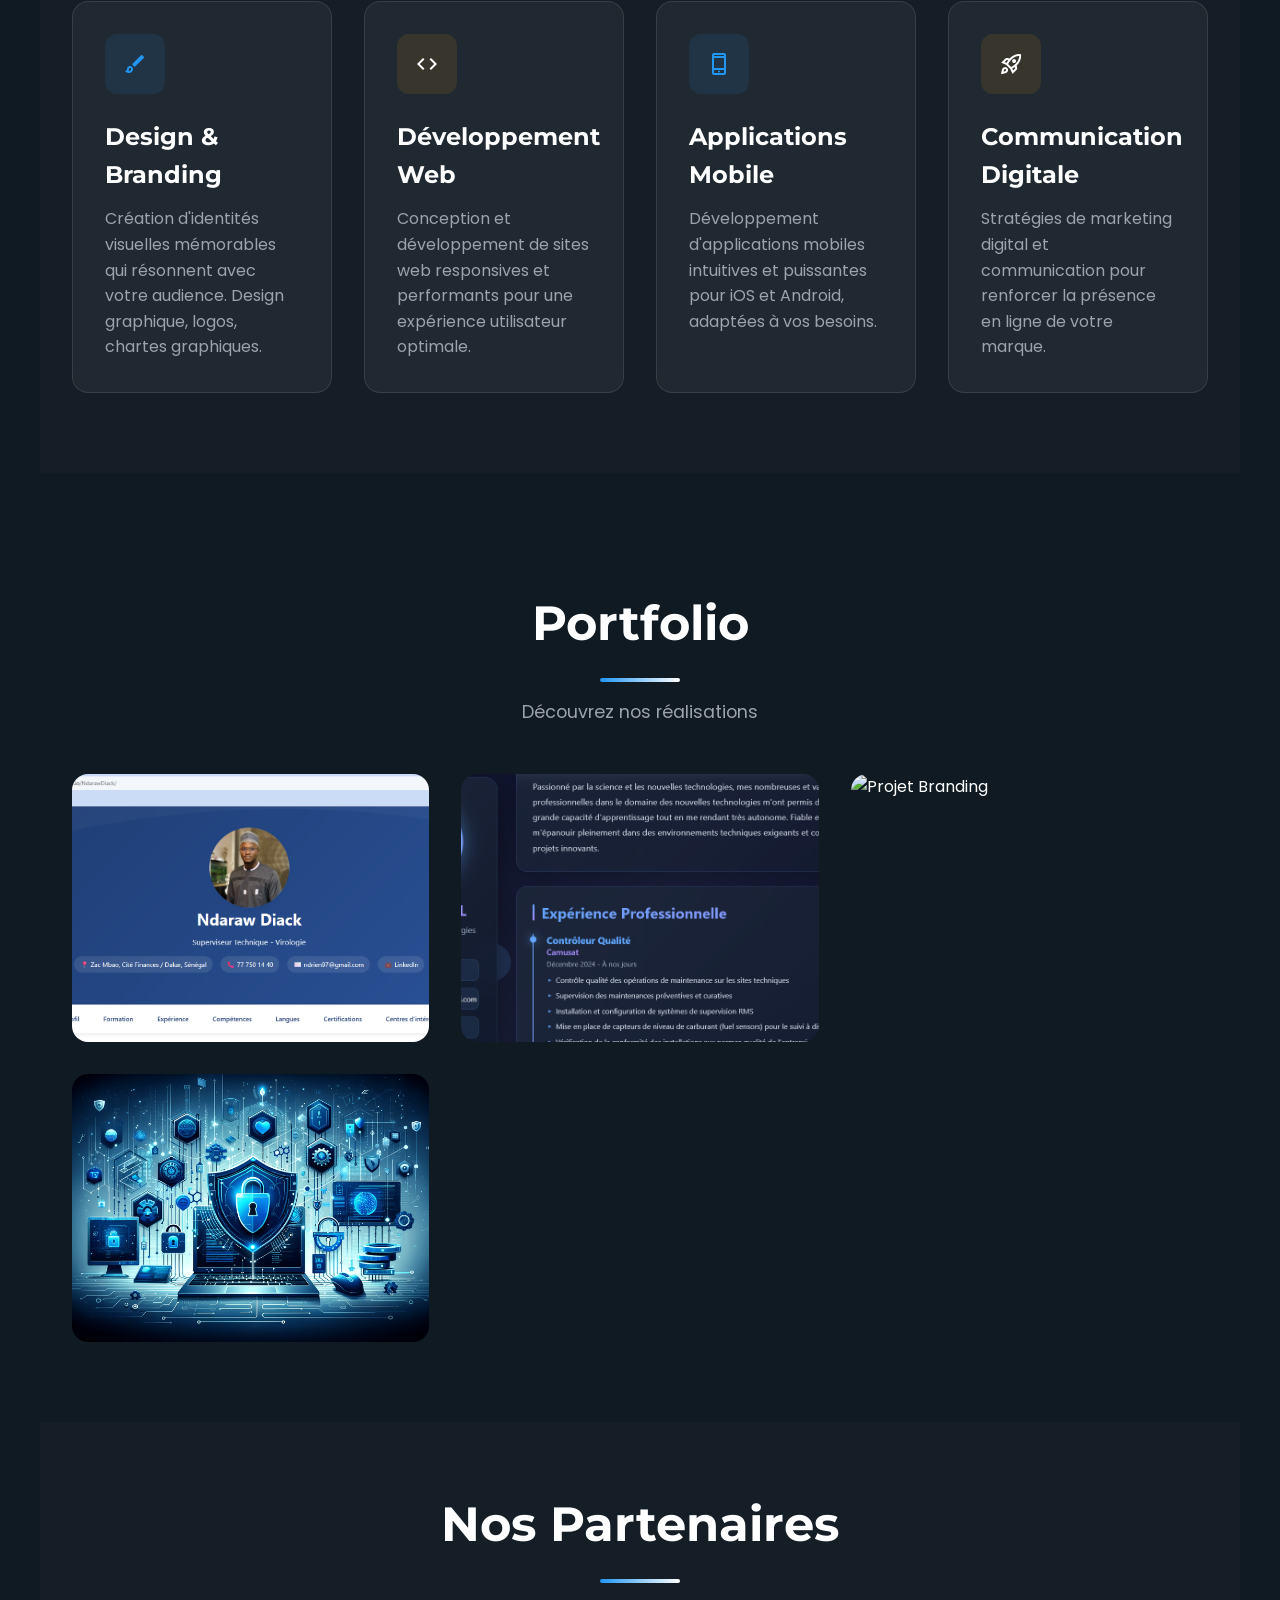
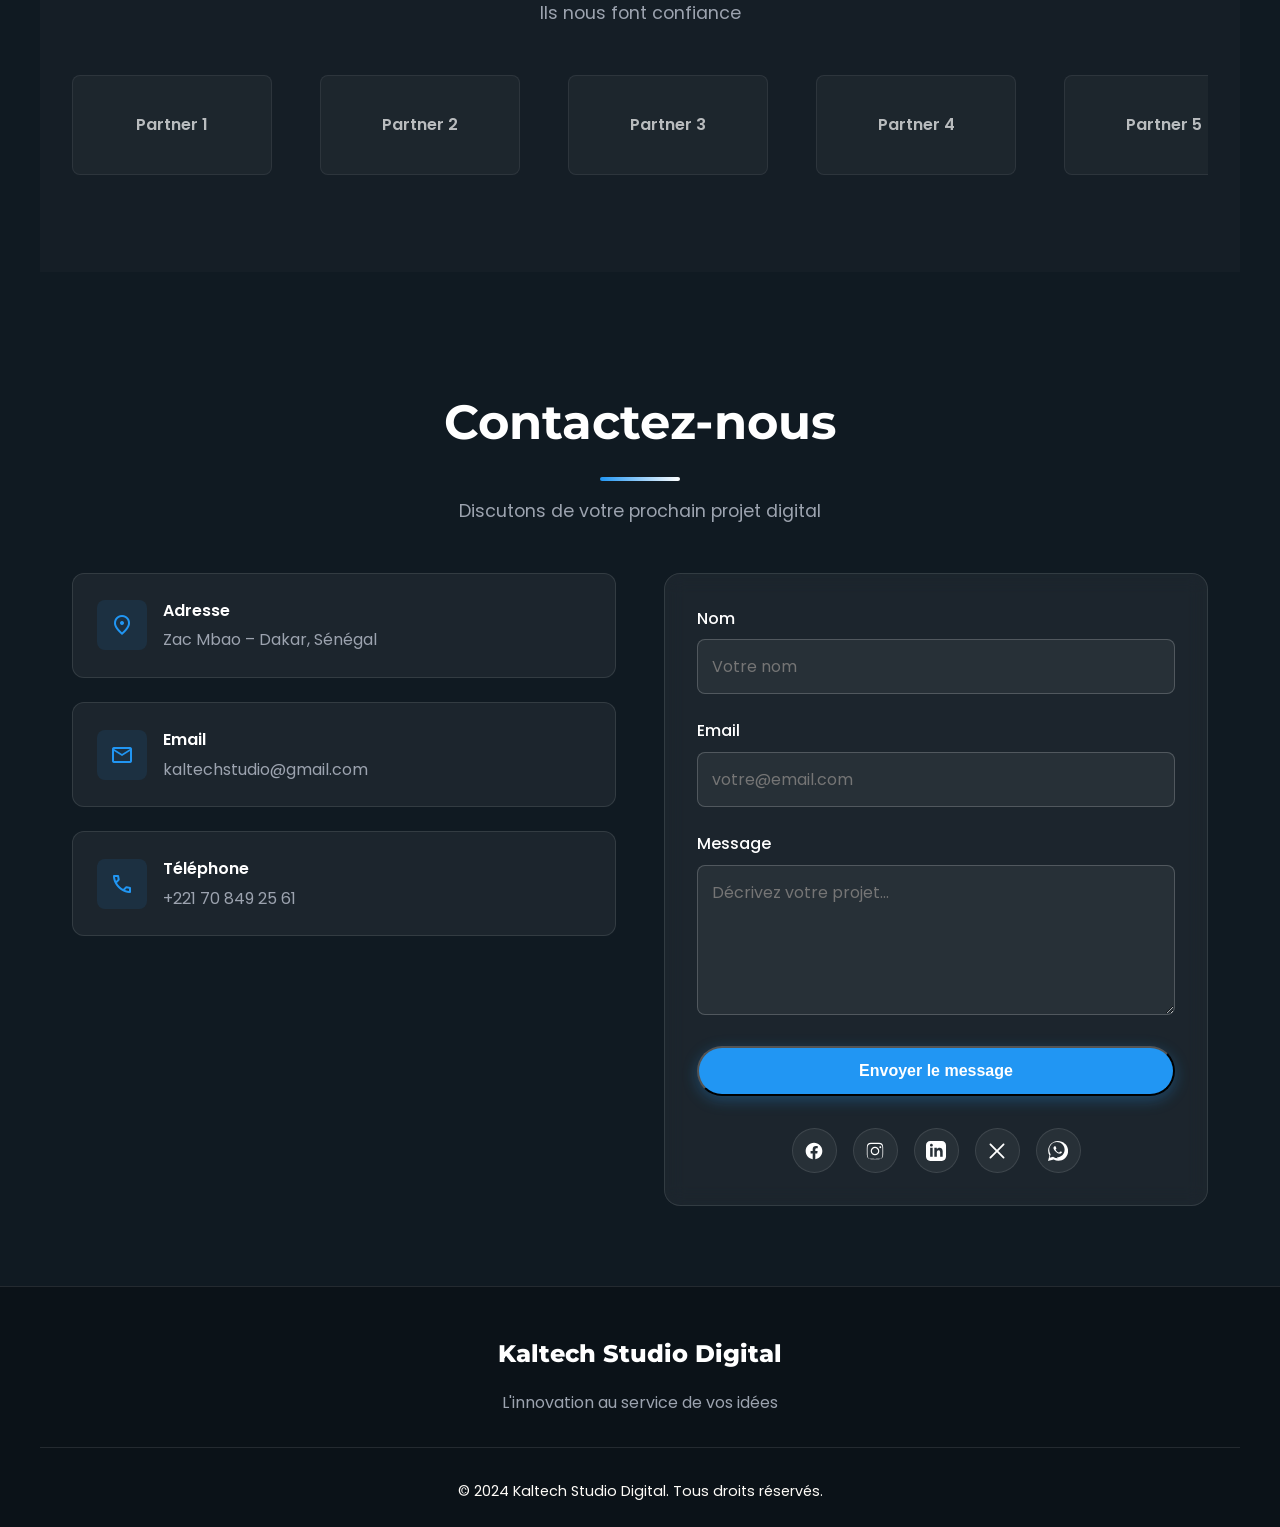
==== commit ad952b1c: "Update index.html" ====
--- a/index.html
+++ b/index.html
@@ -1123,7 +1123,7 @@
                             <path d="M12 2.163c3.204 0 3.584.012 4.85.07 3.252.148 4.771 1.691 4.919 4.919.058 1.265.069 1.645.069 4.85s-.011 3.584-.069 4.85c-.149 3.225-1.664 4.771-4.919 4.919-1.266.058-1.644.07-4.85.07s-3.584-.012-4.85-.07c-3.252-.148-4.771-1.691-4.919-4.919-.058-1.265-.069-1.645-.069-4.85s.011-3.584.069-4.85c.149-3.225 1.664-4.771 4.919-4.919C8.416 2.175 8.796 2.163 12 2.163zm0 1.441c-3.171 0-3.535.012-4.78.069-2.734.124-3.951 1.34-4.075 4.075-.057 1.245-.068 1.614-.068 4.78s.011 3.535.068 4.78c.124 2.734 1.34 3.951 4.075 4.075 1.245.057 1.61.068 4.78.068s3.535-.011 4.78-.068c2.734-.124 3.951-1.34 4.075-4.075.057-1.245.068-1.614.068-4.78s-.011-3.535-.068-4.78c-.124-2.734-1.34-3.951-4.075-4.075-1.245-.057-1.61-.068-4.78-.068zM12 6.873c-2.849 0-5.157 2.308-5.157 5.157s2.308 5.157 5.157 5.157 5.157-2.308 5.157-5.157S14.849 6.873 12 6.873zm0 8.874c-2.051 0-3.717-1.666-3.717-3.717s1.666-3.717 3.717-3.717 3.717 1.666 3.717 3.717-1.666 3.717-3.717 3.717zm6.364-9.398c-.624 0-1.13.506-1.13 1.13s.506 1.13 1.13 1.13 1.13-.506 1.13-1.13-.506-1.13-1.13-1.13z"/>
                         </svg>
                     </a>
-                    <a href="https://www.linkedin.com/in/kaltech-studio-digital-821653395?utm_source=share&utm_campaign=share_via&utm_content=profile&utm_medium=ios_app" class="social-link" aria-label="LinkedIn">
+                    <a href="https://www.linkedin.com/company/kaltech-studio-digital/" class="social-link" aria-label="LinkedIn">
                         <svg width="20" height="20" fill="currentColor" viewBox="0 0 24 24">
                             <path d="M19 0h-14c-2.761 0-5 2.239-5 5v14c0 2.761 2.239 5 5 5h14c2.762 0 5-2.239 5-5v-14c0-2.761-2.238-5-5-5zm-11 19h-3v-11h3v11zm-1.5-12.268c-.966 0-1.75-.79-1.75-1.764s.784-1.764 1.75-1.764 1.75.79 1.75 1.764-.783 1.764-1.75 1.764zm13.5 12.268h-3v-5.604c0-3.368-4-3.113-4 0v5.604h-3v-11h3v1.765c1.396-2.586 7-2.777 7 2.476v6.759z"/>
                         </svg>
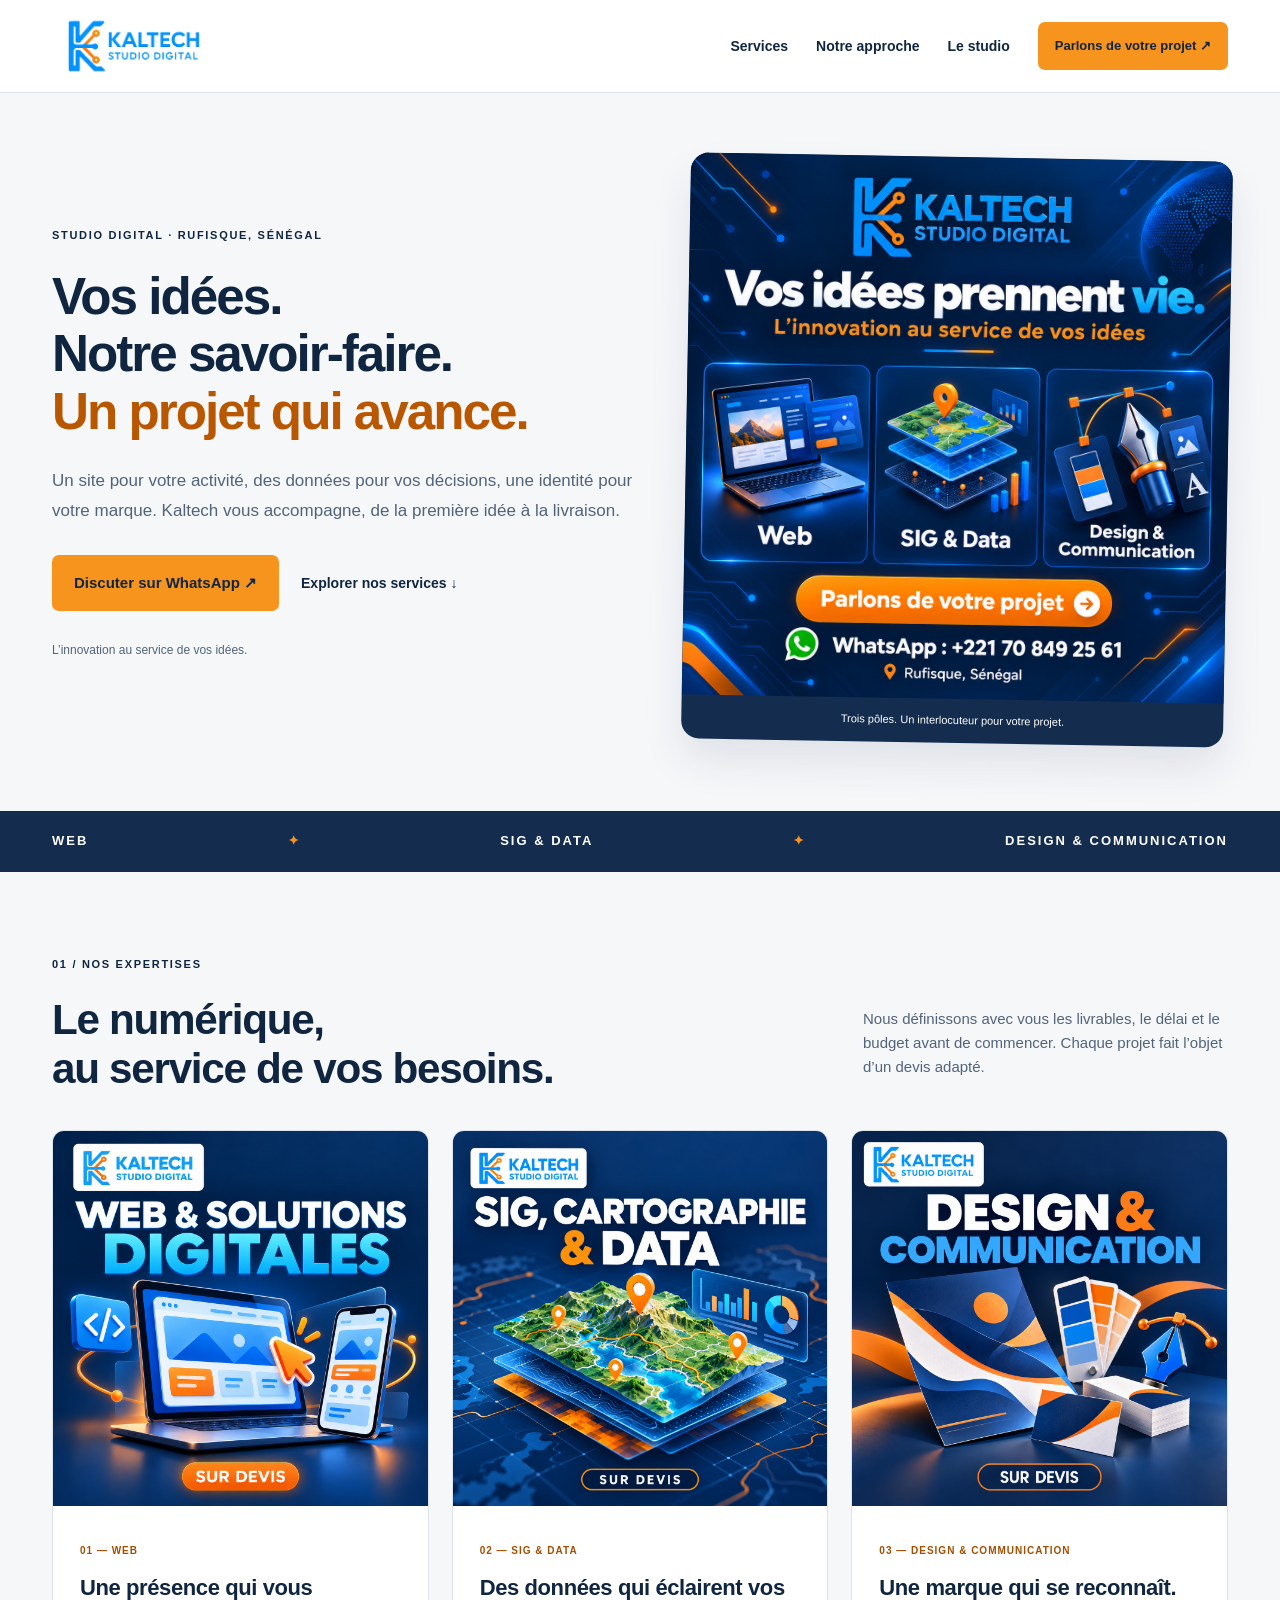
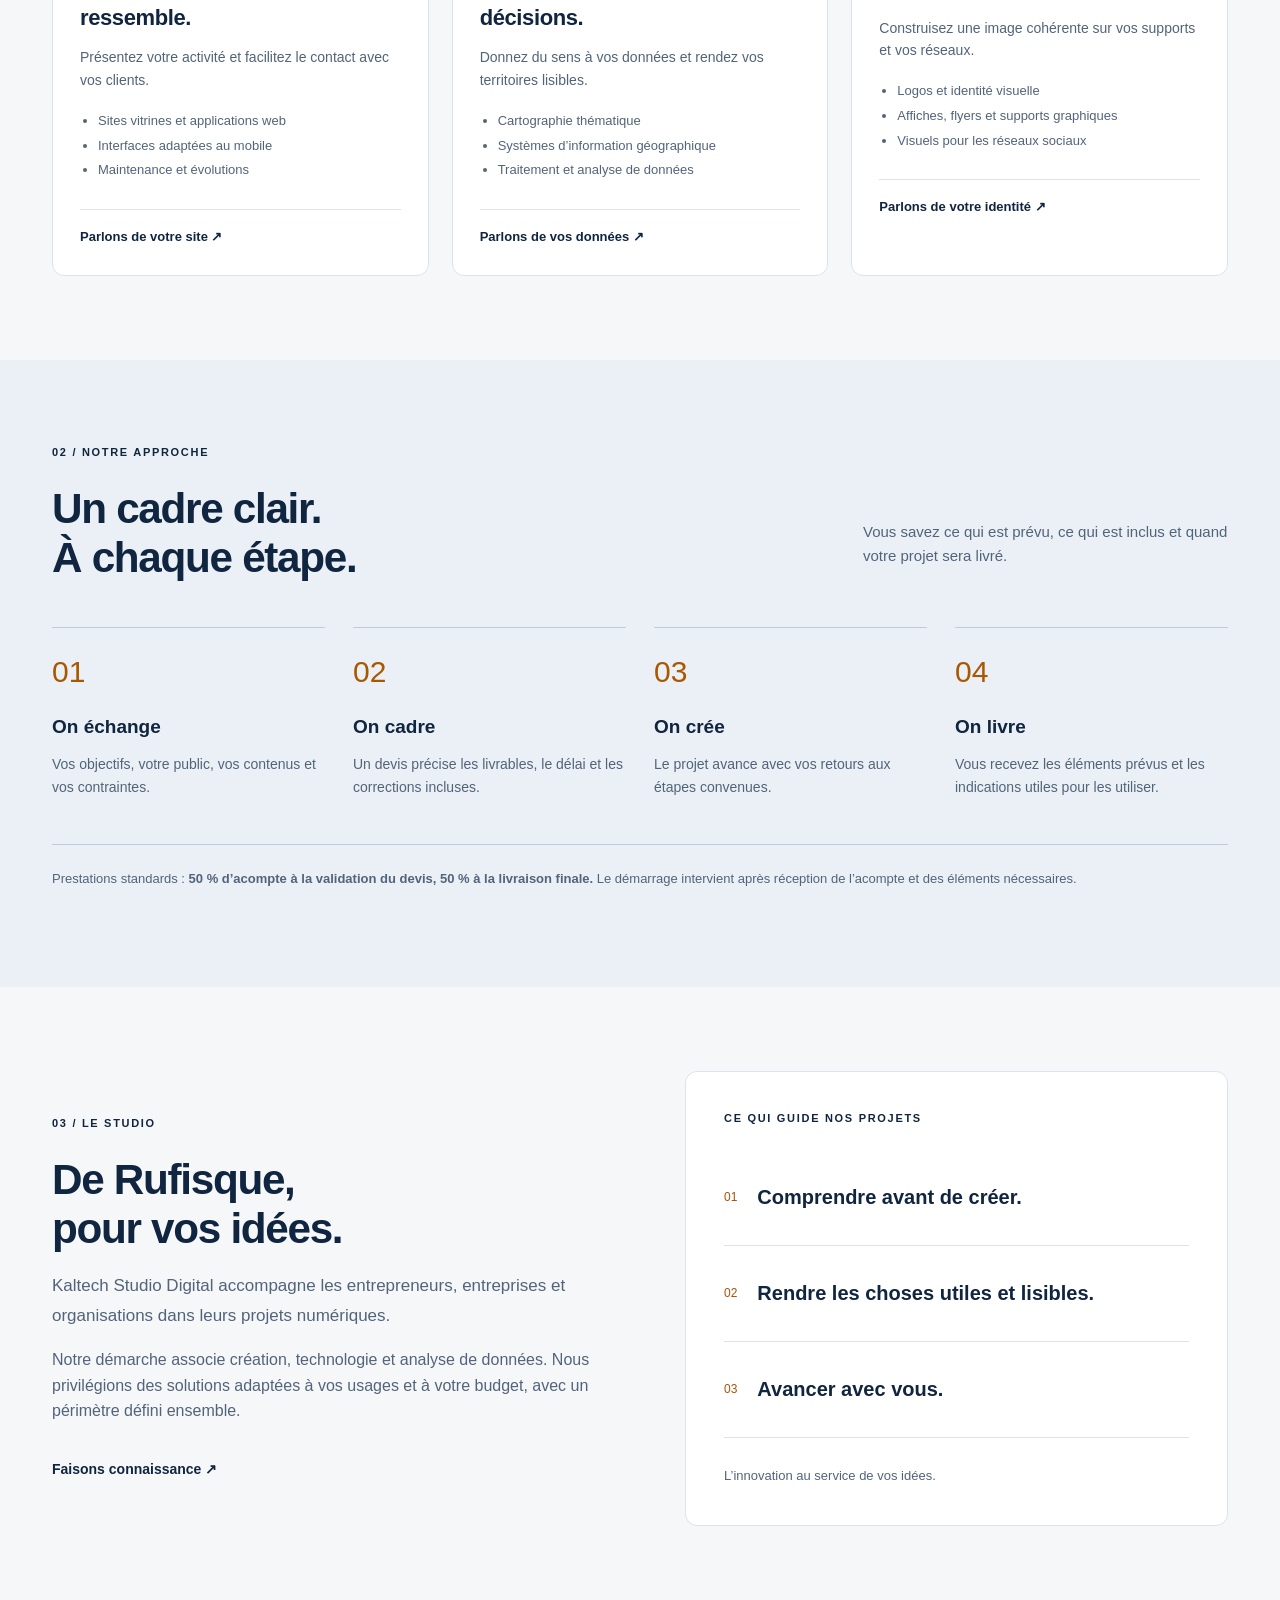
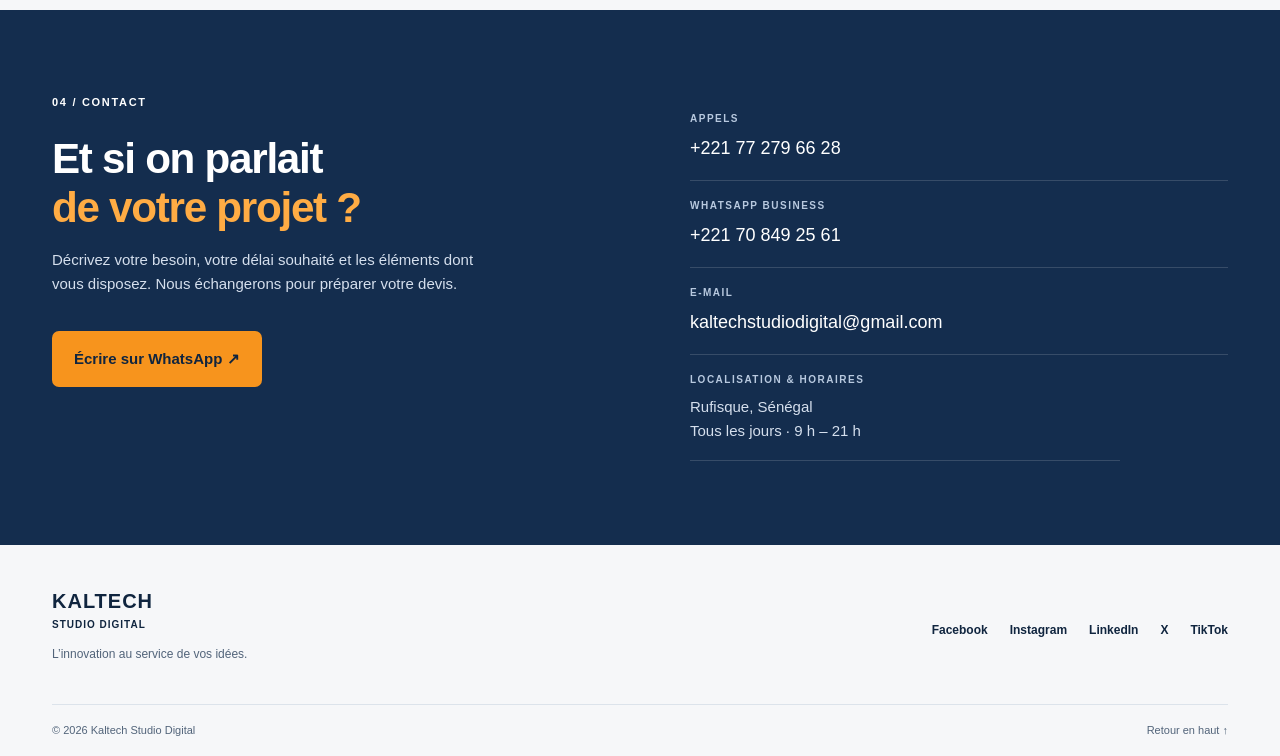
==== commit 203e8329: "Add files via upload Refonte du site Kaltech Studio Digital" ====
--- a/index.html
+++ b/index.html
@@ -1,1491 +1,19 @@
-<!DOCTYPE html>
-<html lang="fr">
-<head>
-    <meta charset="UTF-8">
-    <meta name="viewport" content="width=device-width, initial-scale=1.0">
-    <meta name="description" content="Kaltech Studio Digital - L'innovation au service de vos idées. Services de design, développement web et mobile, communication digitale.">
-    <title>Kaltech Studio Digital - Agence Digital Dakar</title>
-    
-    <!-- Google Fonts -->
-    <link rel="preconnect" href="https://fonts.googleapis.com">
-    <link rel="preconnect" href="https://fonts.gstatic.com" crossorigin>
-    <link href="https://fonts.googleapis.com/css2?family=Poppins:wght@300;400;500;600;700;800&family=Montserrat:wght@400;600;700;800&display=swap" rel="stylesheet">
-    <link href="https://fonts.googleapis.com/css2?family=Material+Symbols+Outlined" rel="stylesheet">
-    
-    <!-- GSAP Library -->
-    <script src="https://cdnjs.cloudflare.com/ajax/libs/gsap/3.12.2/gsap.min.js"></script>
-    <script src="https://cdnjs.cloudflare.com/ajax/libs/gsap/3.12.2/ScrollTrigger.min.js"></script>
-    
-    <style>
-        /* ============================================
-           VARIABLES CSS & BASE STYLES
-           ============================================ */
-        :root {
-            --primary-color: #2196F3;
-            --accent-color: #FF9800;
-            --accent-color: #ffffff;
-            --bg-dark: #101a22;
-            --bg-light: #f5f7f8;
-            --text-light: #ffffff;
-            --text-dark: #101a22;
-            --text-muted: #9ca3af;
-            --font-primary: 'Poppins', sans-serif;
-            --font-heading: 'Montserrat', sans-serif;
-        }
-
-        * {
-            margin: 0;
-            padding: 0;
-            box-sizing: border-box;
-        }
-
-        html {
-            scroll-behavior: smooth;
-        }
-
-        body {
-            font-family: var(--font-primary);
-            background-color: var(--bg-dark);
-            color: var(--text-light);
-            overflow-x: hidden;
-            line-height: 1.6;
-        }
-
-        /* ============================================
-           NAVBAR STICKY
-           ============================================ */
-        .navbar {
-            position: fixed;
-            top: 0;
-            left: 0;
-            right: 0;
-            z-index: 1000;
-            background: rgba(16, 26, 34, 0.85);
-            backdrop-filter: blur(10px);
-            transition: all 0.3s ease;
-            padding: 1rem 0;
-        }
-
-        .navbar.scrolled {
-            background: rgba(16, 26, 34, 0.95);
-            box-shadow: 0 4px 20px rgba(0, 0, 0, 0.3);
-            padding: 0.75rem 0;
-        }
-
-        .nav-container {
-            max-width: 1200px;
-            margin: 0 auto;
-            padding: 0 2rem;
-            display: flex;
-            justify-content: space-between;
-            align-items: center;
-        }
-
-        .logo {
-            font-family: var(--font-heading);
-            font-size: 1.5rem;
-            font-weight: 800;
-            color: var(--text-light);
-            text-decoration: none;
-            display: flex;
-            align-items: center;
-            gap: 0.5rem;
-            transition: all 0.3s ease;
-        }
-
-        .logo:hover {
-            text-shadow: 0 0 15px rgba(33, 150, 243, 0.6);
-        }
-
-        .logo-icon {
-            width: 32px;
-            height: 32px;
-            fill: var(--primary-color);
-            filter: drop-shadow(0 0 8px rgba(33, 150, 243, 0.5));
-            transition: all 0.3s ease;
-        }
-
-        .logo:hover .logo-icon {
-            filter: drop-shadow(0 0 15px rgba(33, 150, 243, 0.8));
-            transform: scale(1.1);
-        }
-
-        .nav-menu {
-            display: flex;
-            list-style: none;
-            gap: 2rem;
-            align-items: center;
-        }
-
-        .nav-link {
-            color: var(--text-light);
-            text-decoration: none;
-            font-weight: 500;
-            font-size: 0.95rem;
-            position: relative;
-            transition: color 0.3s ease;
-            padding: 0.5rem 0;
-        }
-
-        .nav-link:hover,
-        .nav-link.active {
-            color: var(--primary-color);
-        }
-
-        .nav-link::after {
-            content: '';
-            position: absolute;
-            bottom: 0;
-            left: 0;
-            width: 0;
-            height: 2px;
-            background: var(--primary-color);
-            transition: width 0.3s ease;
-        }
-
-        .nav-link:hover::after,
-        .nav-link.active::after {
-            width: 100%;
-        }
-
-        .mobile-menu-btn {
-            display: none;
-            background: none;
-            border: none;
-            color: var(--text-light);
-            font-size: 1.5rem;
-            cursor: pointer;
-        }
-
-        /* ============================================
-           HERO SECTION
-           ============================================ */
-        .hero {
-            min-height: 50vh;
-            display: flex;
-            align-items: center;
-            justify-content: center;
-            position: relative;
-            overflow: hidden;
-             background: radial-gradient(circle at top left, rgba(33, 150, 243, 0.2), transparent 70%),
-                        radial-gradient(circle at bottom right, rgba(255, 152, 0, 0.2), transparent 70%),url(''),
-                        var(--bg-dark);
-           
-            background-size: 100% 95%;
-            color: #fffcf8;
-        }
-
-        .hero::before {
-            content: '';
-            position: absolute;
-            top: -50%;
-            left: -50%;
-            width: 200%;
-            height: 200%;
-            background: radial-gradient(circle, rgba(33, 150, 243, 0.1) 0%, transparent 70%);
-            animation: float 20s ease-in-out infinite;
-        }
-
-        @keyframes float {
-            0%, 100% { transform: translate(0, 0) rotate(0deg); }
-            33% { transform: translate(30px, -30px) rotate(120deg); }
-            66% { transform: translate(-20px, 20px) rotate(240deg); }
-        }
-
-        .hero-content {
-            text-align: center;
-            z-index: 2;
-            position: relative;
-            max-width: 800px;
-            padding: 2rem;
-        }
-
-        .hero-logo {
-            width: 120px;
-            height: 120px;
-            margin: 0 auto 2rem;
-            fill: var(--text-light);
-            filter: drop-shadow(0 0 20px rgba(33, 150, 243, 0.5));
-            transition: all 0.3s ease;
-        }
-
-        .hero-logo:hover {
-            filter: drop-shadow(0 0 30px rgba(33, 150, 243, 0.8));
-            transform: scale(1.1) rotate(5deg);
-        }
-
-        .hero-title {
-            font-family: var(--font-heading);
-            font-size: clamp(2.5rem, 5vw, 4rem);
-            font-weight: 800;
-            margin-bottom: 1rem;
-            line-height: 1.2;
-        }
-
-        .hero-subtitle {
-            font-size: clamp(1rem, 2vw, 1.25rem);
-            color: #ff8c00;
-            margin-bottom: 2rem;
-        }
-
-        .typing-effect {
-            border-right: 2px solid var(--primary-color);
-            animation: blink 0.75s step-end infinite;
-        }
-
-        @keyframes blink {
-            0%, 50% { border-color: var(--primary-color); }
-            51%, 100% { border-color: transparent; }
-        }
-
-        .btn {
-            display: inline-block;
-            padding: 0.875rem 2rem;
-            background: var(--accent-color);
-            color: var(--text-light);
-            text-decoration: none;
-            border-radius: 50px;
-            font-weight: 600;
-            font-size: 1rem;
-            transition: all 0.3s ease;
-            box-shadow: 0 4px 15px rgba(255, 152, 0, 0.3);
-        }
-
-        .btn:hover {
-            transform: translateY(-2px);
-            box-shadow: 0 6px 20px rgba(255, 152, 0, 0.4);
-            background: #ff8c00;
-        }
-
-        .btn-primary {
-            background: var(--primary-color);
-            box-shadow: 0 4px 15px rgba(33, 150, 243, 0.3);
-        }
-
-        .btn-primary:hover {
-            box-shadow: 0 6px 20px rgba(33, 150, 243, 0.4);
-            background: #1976d2;
-        }
-
-        /* ============================================
-           SECTION STYLES
-           ============================================ */
-        .section {
-            padding: 5rem 2rem;
-            padding-top: 7rem; /* Espace pour la navbar fixe */
-            max-width: 1200px;
-            margin: 0 auto;
-            position: relative;
-            min-height: 50vh; /* Garantit une hauteur minimale */
-        }
-        
-        /* Hero n'a pas besoin de padding-top supplémentaire */
-        .hero {
-            padding-top: 0;
-        }
-
-        .section-title {
-            font-family: var(--font-heading);
-            font-size: clamp(2rem, 4vw, 3rem);
-            font-weight: 700;
-            text-align: center;
-            margin-bottom: 1rem;
-            position: relative;
-        }
-
-        .section-title::after {
-            content: '';
-            display: block;
-            width: 80px;
-            height: 4px;
-            background: linear-gradient(to right, var(--primary-color), var(--accent-color));
-            margin: 1rem auto;
-            border-radius: 2px;
-        }
-
-        .section-subtitle {
-            text-align: center;
-            color: var(--text-muted);
-            font-size: 1.1rem;
-            margin-bottom: 3rem;
-            max-width: 600px;
-            margin-left: auto;
-            margin-right: auto;
-        }
-
-        /* ============================================
-           ABOUT SECTION
-           ============================================ */
-        .about-content {
-            display: grid;
-            grid-template-columns: 1fr 1fr;
-            gap: 3rem;
-            align-items: center;
-            margin-top: 3rem;
-        }
-
-        .about-text {
-            font-size: 1.1rem;
-            line-height: 1.8;
-            color: var(--text-muted);
-        }
-
-        .about-text strong {
-            color: var(--primary-color);
-            font-weight: 600;
-        }
-
-        .about-image {
-            position: relative;
-            border-radius: 1rem;
-            overflow: hidden;
-            aspect-ratio: 4/3;
-        }
-
-        .about-image img {
-            width: 100%;
-            height: 100%;
-            object-fit: cover;
-            transition: transform 0.5s ease;
-        }
-
-        .about-image:hover img {
-            transform: scale(1.05);
-        }
-
-        /* ============================================
-           SERVICES SECTION
-           ============================================ */
-        .services-grid {
-            display: grid;
-            grid-template-columns: repeat(auto-fit, minmax(250px, 1fr));
-            gap: 2rem;
-            margin-top: 3rem;
-        }
-
-        .service-card {
-            background: rgba(255, 255, 255, 0.05);
-            backdrop-filter: blur(10px);
-            border: 1px solid rgba(255, 255, 255, 0.1);
-            border-radius: 1rem;
-            padding: 2rem;
-            transition: all 0.4s cubic-bezier(0.175, 0.885, 0.32, 1.275);
-            cursor: pointer;
-            position: relative;
-            overflow: hidden;
-        }
-
-        .service-card::before {
-            content: '';
-            position: absolute;
-            top: 0;
-            left: -100%;
-            width: 100%;
-            height: 100%;
-            background: linear-gradient(90deg, transparent, rgba(33, 150, 243, 0.1), transparent);
-            transition: left 0.5s ease;
-        }
-
-        .service-card:hover::before {
-            left: 100%;
-        }
-
-        .service-card:hover {
-            transform: translateY(-10px);
-            box-shadow: 0 10px 40px rgba(33, 150, 243, 0.3);
-            border-color: var(--primary-color);
-            background: rgba(255, 255, 255, 0.08);
-        }
-
-        .service-icon {
-            width: 60px;
-            height: 60px;
-            background: rgba(33, 150, 243, 0.1);
-            border-radius: 12px;
-            display: flex;
-            align-items: center;
-            justify-content: center;
-            margin-bottom: 1.5rem;
-            font-size: 2rem;
-            color: var(--primary-color);
-            transition: all 0.3s ease;
-        }
-
-        .service-card:hover .service-icon {
-            background: var(--primary-color);
-            color: var(--text-light);
-            transform: scale(1.1) rotate(5deg);
-        }
-
-        .service-card:nth-child(even) .service-icon {
-            background: rgba(255, 152, 0, 0.1);
-            color: var(--accent-color);
-        }
-
-        .service-card:nth-child(even):hover .service-icon {
-            background: var(--accent-color);
-        }
-
-        .service-title {
-            font-family: var(--font-heading);
-            font-size: 1.5rem;
-            font-weight: 700;
-            margin-bottom: 0.75rem;
-        }
-
-        .service-description {
-            color: var(--text-muted);
-            line-height: 1.6;
-        }
-
-        /* ============================================
-           PORTFOLIO SECTION
-           ============================================ */
-        .portfolio-grid {
-            display: grid;
-            grid-template-columns: repeat(auto-fit, minmax(300px, 1fr));
-            gap: 2rem;
-            margin-top: 3rem;
-        }
-
-        .portfolio-item {
-            position: relative;
-            border-radius: 1rem;
-            overflow: hidden;
-            aspect-ratio: 4/3;
-            cursor: pointer;
-        }
-
-        .portfolio-item img {
-            width: 100%;
-            height: 100%;
-            object-fit: cover;
-            transition: transform 0.5s ease;
-        }
-
-        .portfolio-overlay {
-            position: absolute;
-            inset: 0;
-            background: linear-gradient(to top, rgba(16, 26, 34, 0.9) 0%, transparent 100%);
-            display: flex;
-            flex-direction: column;
-            justify-content: flex-end;
-            padding: 2rem;
-            opacity: 0;
-            transition: opacity 0.3s ease;
-        }
-
-        .portfolio-item:hover .portfolio-overlay {
-            opacity: 1;
-        }
-
-        .portfolio-item:hover img {
-            transform: scale(1.1);
-        }
-
-        .portfolio-title {
-            font-family: var(--font-heading);
-            font-size: 1.5rem;
-            font-weight: 700;
-            margin-bottom: 0.5rem;
-        }
-
-        .portfolio-category {
-            color: var(--primary-color);
-            font-weight: 500;
-        }
-
-        /* ============================================
-           PARTNERS SECTION
-           ============================================ */
-        .partners-section {
-            background: rgba(255, 255, 255, 0.02);
-            padding: 4rem 2rem;
-            overflow: hidden;
-        }
-
-        .partners-carousel {
-            display: flex;
-            gap: 3rem;
-            margin-top: 3rem;
-            width: fit-content;
-        }
-
-        .partners-wrapper {
-            overflow: hidden;
-            width: 100%;
-            position: relative;
-            margin-top: 3rem;
-        }
-
-        .partners-track {
-            display: flex;
-            gap: 3rem;
-            animation: scroll 40s linear infinite;
-            width: fit-content;
-        }
-
-        .partners-track:hover {
-            animation-play-state: paused;
-        }
-
-        @keyframes scroll {
-            0% { transform: translateX(0); }
-            100% { transform: translateX(-50%); }
-        }
-
-        .partner-logo {
-            flex-shrink: 0;
-            width: 200px;
-            height: 100px;
-            background: rgba(255, 255, 255, 0.05);
-            border-radius: 0.5rem;
-            display: flex;
-            align-items: center;
-            justify-content: center;
-            border: 1px solid rgba(255, 255, 255, 0.1);
-            transition: all 0.3s ease;
-            opacity: 0.7;
-        }
-
-        .partner-logo:hover {
-            opacity: 1;
-            transform: scale(1.05);
-            border-color: var(--primary-color);
-        }
-
-        .partner-logo img {
-            max-width: 80%;
-            max-height: 80%;
-            object-fit: contain;
-            filter: grayscale(100%);
-            transition: filter 0.3s ease;
-        }
-
-        .partner-logo:hover img {
-            filter: grayscale(0%);
-        }
-
-        /* ============================================
-           CONTACT SECTION
-           ============================================ */
-        .contact-container {
-            display: grid;
-            grid-template-columns: 1fr 1fr;
-            gap: 3rem;
-            margin-top: 3rem;
-        }
-
-        .contact-info {
-            display: flex;
-            flex-direction: column;
-            gap: 1.5rem;
-        }
-
-        .contact-item {
-            display: flex;
-            align-items: center;
-            gap: 1rem;
-            padding: 1.5rem;
-            background: rgba(255, 255, 255, 0.05);
-            border-radius: 0.75rem;
-            border: 1px solid rgba(255, 255, 255, 0.1);
-            transition: all 0.3s ease;
-        }
-
-        .contact-item:hover {
-            background: rgba(255, 255, 255, 0.08);
-            border-color: var(--primary-color);
-            transform: translateX(5px);
-        }
-
-        .contact-icon {
-            width: 50px;
-            height: 50px;
-            background: rgba(33, 150, 243, 0.1);
-            border-radius: 0.5rem;
-            display: flex;
-            align-items: center;
-            justify-content: center;
-            font-size: 1.5rem;
-            color: var(--primary-color);
-            flex-shrink: 0;
-        }
-
-        .contact-details h4 {
-            font-weight: 600;
-            margin-bottom: 0.25rem;
-        }
-
-        .contact-details p,
-        .contact-details a {
-            color: var(--text-muted);
-            text-decoration: none;
-            transition: color 0.3s ease;
-        }
-
-        .contact-details a:hover {
-            color: var(--primary-color);
-        }
-
-        .contact-form {
-            background: rgba(255, 255, 255, 0.05);
-            backdrop-filter: blur(10px);
-            border: 1px solid rgba(255, 255, 255, 0.1);
-            border-radius: 1rem;
-            padding: 2rem;
-        }
-
-        .form-group {
-            margin-bottom: 1.5rem;
-        }
-
-        .form-group label {
-            display: block;
-            margin-bottom: 0.5rem;
-            font-weight: 500;
-            color: var(--text-light);
-        }
-
-        .form-group input,
-        .form-group textarea {
-            width: 100%;
-            padding: 0.875rem;
-            background: rgba(255, 255, 255, 0.05);
-            border: 1px solid rgba(255, 255, 255, 0.2);
-            border-radius: 0.5rem;
-            color: var(--text-light);
-            font-family: var(--font-primary);
-            font-size: 1rem;
-            transition: all 0.3s ease;
-        }
-
-        .form-group input:focus,
-        .form-group textarea:focus {
-            outline: none;
-            border-color: var(--primary-color);
-            background: rgba(255, 255, 255, 0.08);
-            box-shadow: 0 0 0 3px rgba(33, 150, 243, 0.1);
-        }
-
-        .form-group textarea {
-            min-height: 150px;
-            resize: vertical;
-        }
-
-        .social-links {
-            display: flex;
-            gap: 1rem;
-            margin-top: 2rem;
-            justify-content: center;
-        }
-
-        .social-link {
-            width: 45px;
-            height: 45px;
-            background: rgba(255, 255, 255, 0.05);
-            border-radius: 50%;
-            display: flex;
-            align-items: center;
-            justify-content: center;
-            color: var(--text-light);
-            text-decoration: none;
-            transition: all 0.3s ease;
-            border: 1px solid rgba(255, 255, 255, 0.1);
-        }
-
-        .social-link:hover {
-            background: var(--primary-color);
-            transform: translateY(-3px);
-            box-shadow: 0 5px 15px rgba(33, 150, 243, 0.4);
-        }
-
-        /* ============================================
-           FOOTER
-           ============================================ */
-        .footer {
-            background: rgba(0, 0, 0, 0.3);
-            padding: 3rem 2rem 1.5rem;
-            text-align: center;
-            border-top: 1px solid rgba(255, 255, 255, 0.1);
-        }
-
-        .footer-content {
-            max-width: 1200px;
-            margin: 0 auto;
-        }
-
-        .footer-logo {
-            font-family: var(--font-heading);
-            font-size: 1.5rem;
-            font-weight: 800;
-            margin-bottom: 1rem;
-        }
-
-        .footer-slogan {
-            color: var(--text-muted);
-            margin-bottom: 2rem;
-        }
-
-        .footer-bottom {
-            padding-top: 2rem;
-            border-top: 1px solid rgba(255, 255, 255, 0.1);
-            color: var(--text-muted);
-            font-size: 0.9rem;
-        }
-
-        /* ============================================
-           BACK TO TOP BUTTON
-           ============================================ */
-        .back-to-top {
-            position: fixed;
-            bottom: 2rem;
-            right: 2rem;
-            width: 50px;
-            height: 50px;
-            background: var(--primary-color);
-            color: var(--text-light);
-            border: none;
-            border-radius: 50%;
-            display: flex;
-            align-items: center;
-            justify-content: center;
-            cursor: pointer;
-            opacity: 0;
-            visibility: hidden;
-            transition: all 0.3s ease;
-            z-index: 999;
-            box-shadow: 0 4px 15px rgba(33, 150, 243, 0.4);
-            font-size: 1.5rem;
-        }
-
-        .back-to-top.visible {
-            opacity: 1;
-            visibility: visible;
-        }
-
-        .back-to-top:hover {
-            background: var(--accent-color);
-            transform: translateY(-5px);
-            box-shadow: 0 6px 20px rgba(255, 152, 0, 0.4);
-        }
-
-        /* ============================================
-           RESPONSIVE DESIGN
-           ============================================ */
-        @media (max-width: 968px) {
-            .nav-menu {
-                position: fixed;
-                top: 70px;
-                left: -100%;
-                width: 100%;
-                height: calc(100vh - 70px);
-                background: var(--bg-dark);
-                flex-direction: column;
-                padding: 2rem;
-                transition: left 0.3s ease;
-            }
-
-            .nav-menu.active {
-                left: 0;
-            }
-
-            .mobile-menu-btn {
-                display: block;
-            }
-
-            .about-content,
-            .contact-container {
-                grid-template-columns: 1fr;
-            }
-
-            .services-grid {
-                grid-template-columns: repeat(auto-fit, minmax(200px, 1fr));
-            }
-
-            .portfolio-grid {
-                grid-template-columns: 1fr;
-            }
-
-            .section {
-                padding: 3rem 1.5rem;
-            }
-
-            .back-to-top {
-                width: 45px;
-                height: 45px;
-                bottom: 1.5rem;
-                right: 1.5rem;
-            }
-        }
-
-        @media (max-width: 640px) {
-            .hero-title {
-                font-size: 2rem;
-            }
-
-            .section-title {
-                font-size: 1.75rem;
-            }
-
-            .service-card,
-            .contact-form {
-                padding: 1.5rem;
-            }
-
-            .partners-carousel {
-                gap: 2rem;
-            }
-
-            .partner-logo {
-                width: 150px;
-                height: 80px;
-            }
-        }
-
-        /* ============================================
-           UTILITY CLASSES
-           ============================================ */
-        /* Par défaut, TOUT est visible - pas d'animation cachée */
-        .fade-in,
-        .slide-up,
-        .zoom-in {
-            opacity: 1 !important;
-            transform: none !important;
-            transition: opacity 0.3s ease, transform 0.3s ease;
-        }
-
-        /* Assurer que les sections sont toujours visibles */
-        section {
-            display: block !important;
-            visibility: visible !important;
-            opacity: 1 !important;
-        }
-    </style>
-</head>
-<body>
-    <!-- ============================================
-         NAVBAR
-         ============================================ -->
-    <nav class="navbar" id="navbar">
-        <div class="nav-container">
-            <a href="#home" class="logo">
-               
-                <svg class="logo-icon" viewBox="0 0 24 24" fill="currentColor">
-                    <path d="M11.049 2.927c.3-.921 1.603-.921 1.902 0l1.519 4.674a1 1 0 00.95.69h4.915c.969 0 1.371 1.24.588 1.81l-3.976 2.888a1 1 0 00-.363 1.118l1.518 4.674c.3.922-.755 1.688-1.538 1.118l-3.976-2.888a1 1 0 00-1.176 0l-3.976 2.888c-.783.57-1.838-.196-1.538-1.118l1.518-4.674a1 1 0 00-.363-1.118l-3.976-2.888c-.783-.57-.38-1.81.588-1.81h4.914a1 1 0 00.951-.69l1.519-4.674z"/>
-                </svg>
-                 <img src="Kaltech Studio Digital.png" alt="" style="width: 170px;height: 70px;">
-                
-            </a>
-            <ul class="nav-menu" id="navMenu">
-                <li><a href="#home" class="nav-link active">Accueil</a></li>
-                <li><a href="#about" class="nav-link">À propos</a></li>
-                <li><a href="#services" class="nav-link">Services</a></li>
-                <li><a href="#portfolio" class="nav-link">Portfolio</a></li>
-                <li><a href="#partners" class="nav-link">Partenaires</a></li>
-                <li><a href="#contact" class="nav-link">Contact</a></li>
-            </ul>
-            <button class="mobile-menu-btn" id="mobileMenuBtn">
-                <span class="material-symbols-outlined">menu</span>
-            </button>
-        </div>
-    </nav>
-
-    <!-- ============================================
-         HERO SECTION
-         ============================================ -->
-    <section id="home" class="hero">
-        <div class="hero-content">
-            <svg class="hero-logo" viewBox="0 0 24 24" fill="currentColor">
-                <path d="M11.049 2.927c.3-.921 1.603-.921 1.902 0l1.519 4.674a1 1 0 00.95.69h4.915c.969 0 1.371 1.24.588 1.81l-3.976 2.888a1 1 0 00-.363 1.118l1.518 4.674c.3.922-.755 1.688-1.538 1.118l-3.976-2.888a1 1 0 00-1.176 0l-3.976 2.888c-.783.57-1.838-.196-1.538-1.118l1.518-4.674a1 1 0 00-.363-1.118l-3.976-2.888c-.783-.57-.38-1.81.588-1.81h4.914a1 1 0 00.951-.69l1.519-4.674z"/>
-            </svg>
-            <h1 class="hero-title">Kaltech Studio Digital</h1>
-            <p class="hero-subtitle typing-effect">L'innovation au service de vos idées</p>
-            <a href="#services" class="btn">Découvrir nos services</a>
-        </div>
-    </section>
-
-    <!-- ============================================
-         ABOUT SECTION
-         ============================================ -->
-    <section id="about" class="section fade-in">
-        <h2 class="section-title">À propos</h2>
-        <p class="section-subtitle">Notre mission</p>
-        <div class="about-content">
-            <div class="about-text slide-up">
-                <p>
-                    Nous transformons vos idées en expériences digitales uniques grâce à la <strong>créativité</strong>, la <strong>technologie</strong> et la <strong>passion</strong>.
-                </p>
-                <p style="margin-top: 1.5rem;">
-                    Chez Kaltech Studio Digital, nous croyons que chaque projet mérite une attention particulière. Que vous souhaitiez créer une identité visuelle forte, développer une application web ou mobile innovante, ou encore renforcer votre présence digitale, nous sommes là pour vous accompagner.
-                </p>
-                <p style="margin-top: 1.5rem;">
-                    Basés à Dakar, au Sénégal, nous combinons expertise technique et vision créative pour offrir des solutions sur mesure qui répondent parfaitement à vos besoins.
-                </p>
-            </div>
-            <div class="about-image zoom-in">
-                <img src="IMG_1670.jpg" alt="Équipe Kaltech Studio Digital">
-            </div>
-        </div>
-    </section>
-
-    <!-- ============================================
-         SERVICES SECTION
-         ============================================ -->
-    <section id="services" class="section fade-in" style="background: rgba(255, 255, 255, 0.02);">
-        <h2 class="section-title">Nos Services</h2>
-        <p class="section-subtitle">Des solutions digitales complètes pour votre entreprise</p>
-        <div class="services-grid">
-            <div class="service-card slide-up">
-                <div class="service-icon">
-                    <span class="material-symbols-outlined">brush</span>
-                </div>
-                <h3 class="service-title">Design & Branding</h3>
-                <p class="service-description">
-                    Création d'identités visuelles mémorables qui résonnent avec votre audience. Design graphique, logos, chartes graphiques.
-                </p>
-            </div>
-            <div class="service-card slide-up">
-                <div class="service-icon">
-                    <span class="material-symbols-outlined">code</span>
-                </div>
-                <h3 class="service-title">Développement Web</h3>
-                <p class="service-description">
-                    Conception et développement de sites web responsives et performants pour une expérience utilisateur optimale.
-                </p>
-            </div>
-            <div class="service-card slide-up">
-                <div class="service-icon">
-                    <span class="material-symbols-outlined">phone_iphone</span>
-                </div>
-                <h3 class="service-title">Applications Mobile</h3>
-                <p class="service-description">
-                    Développement d'applications mobiles intuitives et puissantes pour iOS et Android, adaptées à vos besoins.
-                </p>
-            </div>
-            <div class="service-card slide-up">
-                <div class="service-icon">
-                    <span class="material-symbols-outlined">rocket_launch</span>
-                </div>
-                <h3 class="service-title">Communication Digitale</h3>
-                <p class="service-description">
-                    Stratégies de marketing digital et communication pour renforcer la présence en ligne de votre marque.
-                </p>
-            </div>
-        </div>
-    </section>
-
-    <!-- ============================================
-         PORTFOLIO SECTION
-         ============================================ -->
-    <section id="portfolio" class="section fade-in">
-        <h2 class="section-title">Portfolio</h2>
-        <p class="section-subtitle">Découvrez nos réalisations</p>
-        <div class="portfolio-grid">
-            <div class="portfolio-item zoom-in">
-                <img src="ndrien.png" alt="Projet Web Design">
-                <div class="portfolio-overlay">
-                    <h3 class="portfolio-title">Project Phoenix</h3>
-                    <p class="portfolio-category">Web Design</p>
-                </div>
-            </div>
-            <div class="portfolio-item zoom-in">
-                <img src="moussa.png" alt="Application Mobile">
-                <div class="portfolio-overlay">
-                    <h3 class="portfolio-title">Quantum App UI</h3>
-                    <p class="portfolio-category">Mobile Development</p>
-                </div>
-            </div>
-            <div class="portfolio-item zoom-in">
-                <img src="aFFICHEkALTECH.jpg" alt="Projet Branding">
-                <div class="portfolio-overlay">
-                    <h3 class="portfolio-title">Nexus Branding</h3>
-                    <p class="portfolio-category">Branding</p>
-                </div>
-            </div>
-            <div class="portfolio-item zoom-in">
-                <img src="cyber.png" alt="Dashboard Web">
-                <div class="portfolio-overlay">
-                    <h3 class="portfolio-title">CyberCorp Security</h3>
-                    <p class="portfolio-category">Web Development</p>
-                </div>
-            </div>
-        </div>
-    </section>
-
-    <!-- ============================================
-         PARTNERS SECTION
-         ============================================ -->
-    <section id="partners" class="section partners-section fade-in">
-        <h2 class="section-title">Nos Partenaires</h2>
-        <p class="section-subtitle">Ils nous font confiance</p>
-        <div class="partners-wrapper">
-            <div class="partners-track">
-                <div class="partner-logo">
-                    <span style="color: var(--text-light); font-weight: 600;">Partner 1</span>
-                </div>
-                <div class="partner-logo">
-                    <span style="color: var(--text-light); font-weight: 600;">Partner 2</span>
-                </div>
-                <div class="partner-logo">
-                    <span style="color: var(--text-light); font-weight: 600;">Partner 3</span>
-                </div>
-                <div class="partner-logo">
-                    <span style="color: var(--text-light); font-weight: 600;">Partner 4</span>
-                </div>
-                <div class="partner-logo">
-                    <span style="color: var(--text-light); font-weight: 600;">Partner 5</span>
-                </div>
-                <div class="partner-logo">
-                    <span style="color: var(--text-light); font-weight: 600;">Partner 6</span>
-                </div>
-                <!-- Duplicate for seamless loop -->
-                <div class="partner-logo">
-                    <span style="color: var(--text-light); font-weight: 600;">Partner 1</span>
-                </div>
-                <div class="partner-logo">
-                    <span style="color: var(--text-light); font-weight: 600;">Partner 2</span>
-                </div>
-                <div class="partner-logo">
-                    <span style="color: var(--text-light); font-weight: 600;">Partner 3</span>
-                </div>
-                <div class="partner-logo">
-                    <span style="color: var(--text-light); font-weight: 600;">Partner 4</span>
-                </div>
-                <div class="partner-logo">
-                    <span style="color: var(--text-light); font-weight: 600;">Partner 5</span>
-                </div>
-                <div class="partner-logo">
-                    <span style="color: var(--text-light); font-weight: 600;">Partner 6</span>
-                </div>
-            </div>
-        </div>
-    </section>
-
-    <!-- ============================================
-         CONTACT SECTION
-         ============================================ -->
-    <section id="contact" class="section fade-in">
-        <h2 class="section-title">Contactez-nous</h2>
-        <p class="section-subtitle">Discutons de votre prochain projet digital</p>
-        <div class="contact-container">
-            <div class="contact-info">
-                <div class="contact-item slide-up">
-                    <div class="contact-icon">
-                        <span class="material-symbols-outlined">location_on</span>
-                    </div>
-                    <div class="contact-details">
-                        <h4>Adresse</h4>
-                        <p>Zac Mbao – Dakar, Sénégal</p>
-                    </div>
-                </div>
-                <div class="contact-item slide-up">
-                    <div class="contact-icon">
-                        <span class="material-symbols-outlined">mail</span>
-                    </div>
-                    <div class="contact-details">
-                        <h4>Email</h4>
-                        <a href="mailto:kaltechstudio@gmail.com">kaltechstudio@gmail.com</a>
-                    </div>
-                </div>
-                <div class="contact-item slide-up">
-                    <div class="contact-icon">
-                        <span class="material-symbols-outlined">call</span>
-                    </div>
-                    <div class="contact-details">
-                        <h4>Téléphone</h4>
-                        <a href="tel:+221708492561">+221 70 849 25 61</a>
-                    </div>
-                </div>
-            </div>
-            <form class="contact-form slide-up">
-                <div class="form-group">
-                    <label for="name">Nom</label>
-                    <input type="text" id="name" name="name" placeholder="Votre nom" required>
-                </div>
-                <div class="form-group">
-                    <label for="email">Email</label>
-                    <input type="email" id="email" name="email" placeholder="votre@email.com" required>
-                </div>
-                <div class="form-group">
-                    <label for="message">Message</label>
-                    <textarea id="message" name="message" placeholder="Décrivez votre projet..." required></textarea>
-                </div>
-                <button type="submit" class="btn btn-primary" style="width: 100%;">Envoyer le message</button>
-                <div class="social-links">
-                    <a href="https://www.facebook.com/profile.php?id=61583277386963" class="social-link" aria-label="Facebook">
-                        <svg width="20" height="20" fill="currentColor" viewBox="0 0 24 24">
-                            <path d="M22 12c0-5.523-4.477-10-10-10S2 6.477 2 12c0 4.991 3.657 9.128 8.438 9.878v-6.987h-2.54V12h2.54V9.797c0-2.506 1.492-3.89 3.777-3.89 1.094 0 2.238.195 2.238.195v2.46h-1.26c-1.243 0-1.63.771-1.63 1.562V12h2.773l-.443 2.89h-2.33v6.988C18.343 21.128 22 16.991 22 12z"/>
-                        </svg>
-                    </a>
-                    <a href="https://www.instagram.com/kaltech_studio_digital?igsh=MWRwcWh1MzFxOHZhYw%3D%3D&utm_source=qr" class="social-link" aria-label="Instagram">
-                        <svg width="20" height="20" fill="currentColor" viewBox="0 0 24 24">
-                            <path d="M12 2.163c3.204 0 3.584.012 4.85.07 3.252.148 4.771 1.691 4.919 4.919.058 1.265.069 1.645.069 4.85s-.011 3.584-.069 4.85c-.149 3.225-1.664 4.771-4.919 4.919-1.266.058-1.644.07-4.85.07s-3.584-.012-4.85-.07c-3.252-.148-4.771-1.691-4.919-4.919-.058-1.265-.069-1.645-.069-4.85s.011-3.584.069-4.85c.149-3.225 1.664-4.771 4.919-4.919C8.416 2.175 8.796 2.163 12 2.163zm0 1.441c-3.171 0-3.535.012-4.78.069-2.734.124-3.951 1.34-4.075 4.075-.057 1.245-.068 1.614-.068 4.78s.011 3.535.068 4.78c.124 2.734 1.34 3.951 4.075 4.075 1.245.057 1.61.068 4.78.068s3.535-.011 4.78-.068c2.734-.124 3.951-1.34 4.075-4.075.057-1.245.068-1.614.068-4.78s-.011-3.535-.068-4.78c-.124-2.734-1.34-3.951-4.075-4.075-1.245-.057-1.61-.068-4.78-.068zM12 6.873c-2.849 0-5.157 2.308-5.157 5.157s2.308 5.157 5.157 5.157 5.157-2.308 5.157-5.157S14.849 6.873 12 6.873zm0 8.874c-2.051 0-3.717-1.666-3.717-3.717s1.666-3.717 3.717-3.717 3.717 1.666 3.717 3.717-1.666 3.717-3.717 3.717zm6.364-9.398c-.624 0-1.13.506-1.13 1.13s.506 1.13 1.13 1.13 1.13-.506 1.13-1.13-.506-1.13-1.13-1.13z"/>
-                        </svg>
-                    </a>
-                    <a href="https://www.linkedin.com/company/kaltech-studio-digital/" class="social-link" aria-label="LinkedIn">
-                        <svg width="20" height="20" fill="currentColor" viewBox="0 0 24 24">
-                            <path d="M19 0h-14c-2.761 0-5 2.239-5 5v14c0 2.761 2.239 5 5 5h14c2.762 0 5-2.239 5-5v-14c0-2.761-2.238-5-5-5zm-11 19h-3v-11h3v11zm-1.5-12.268c-.966 0-1.75-.79-1.75-1.764s.784-1.764 1.75-1.764 1.75.79 1.75 1.764-.783 1.764-1.75 1.764zm13.5 12.268h-3v-5.604c0-3.368-4-3.113-4 0v5.604h-3v-11h3v1.765c1.396-2.586 7-2.777 7 2.476v6.759z"/>
-                        </svg>
-                    </a>
-                   <a href="https://x.com/kaltechstudio?s=21" class="social-link" aria-label="X">
-    <svg width="20" height="20" viewBox="0 0 256 256" fill="currentColor">
-        <path d="M220.7 35.3c-4.6-4.6-12-4.6-16.6 0L128 111.4 
-                 51.9 35.3c-4.6-4.6-12-4.6-16.6 0s-4.6 12 0 16.6L111.4 128 
-                 35.3 204.1c-4.6 4.6-4.6 12 0 16.6s12 4.6 16.6 0L128 144.6 
-                 204.1 220.7c4.6 4.6 12 4.6 16.6 0s4.6-12 0-16.6L144.6 128 
-                 220.7 51.9c4.6-4.6 4.6-12 0-16.6z"/>
-    </svg>
-</a>
-                    <a href="https://wa.me/221708492561" class="social-link" aria-label="WhatsApp">
-    <svg width="20" height="20" fill="currentColor" viewBox="0 0 24 24">
-        <path d="M20.52 3.48C18.08 1.04 14.94 0 11.78 0 
-                 5.42 0 .18 5.24.18 11.6c0 2.04.54 4.02 1.56 5.78L0 24l6.84-1.8c1.72.94 
-                 3.7 1.44 5.68 1.44 6.36 0 11.6-5.24 11.6-11.6 
-                 0-3.16-1.04-6.3-3.6-8.76zm-8.74 17.14c-1.86 0-3.68-.5-5.28-1.44l-.38-.22-4.08 1.08 
-                 1.08-4.08-.22-.38c-.92-1.56-1.42-3.36-1.42-5.16 
-                 0-5.08 4.14-9.22 9.22-9.22 2.46 0 4.78.96 6.52 2.7 1.74 1.74 2.7 4.06 
-                 2.7 6.52 0 5.08-4.14 9.22-9.22 9.22zm5.14-7.14c-.28-.14-1.64-.8-1.88-.88-.24-.08-.42-.14-.6.14s-.68.88-.84 
-                 1.06c-.16.18-.32.2-.6.08-.28-.14-1.18-.44-2.24-1.38-.83-.74-1.38-1.66-1.54-1.94-.16-.28-.02-.42.12-.56.12-.12.28-.32.42-.48.14-.16.18-.28.28-.46.08-.16.04-.3-.02-.44-.06-.12-.6-1.44-.82-1.98-.22-.52-.44-.46-.6-.46-.16 0-.34 0-.52 0s-.44.06-.66.32c-.22.26-.84.8-.84 1.94s.86 2.26.98 2.42c.12.16 1.72 2.64 4.18 3.7.58.25 1.03.4 1.38.52.58.2 1.1.17 1.52.1.46-.08 1.64-.67 1.88-1.32.24-.66.24-1.22.16-1.32-.08-.08-.28-.12-.56-.26z"/>
-    </svg>
-</a>
-                </div>
-            </form>
-        </div>
-    </section>
-
-    <!-- ============================================
-         FOOTER
-         ============================================ -->
-    <footer class="footer">
-        <div class="footer-content">
-            <div class="footer-logo">Kaltech Studio Digital</div>
-            <p class="footer-slogan">L'innovation au service de vos idées</p>
-            <div class="footer-bottom">
-                <a href="https://isien4.github.io/khalifa_ababacar_gaye/" style="color: #fffcf8; text-decoration: none;">&copy; 2024 Kaltech Studio Digital. Tous droits réservés.</a>
-             
-            </div>
-        </div>
-    </footer>
-
-    <!-- ============================================
-         BACK TO TOP BUTTON
-         ============================================ -->
-    <button class="back-to-top" id="backToTop" aria-label="Retour en haut">
-        <span class="material-symbols-outlined">arrow_upward</span>
-    </button>
-
-    <!-- ============================================
-         JAVASCRIPT
-         ============================================ -->
-    <script>
-        // ============================================
-        // DÉTECTION GSAP ET INITIALISATION
-        // ============================================
-        // Vérifier si GSAP est chargé
-        if (typeof gsap !== 'undefined') {
-            // GSAP est disponible
-            document.body.classList.add('gsap-ready');
-            
-            // Register ScrollTrigger plugin
-            if (typeof ScrollTrigger !== 'undefined') {
-                gsap.registerPlugin(ScrollTrigger);
-            }
-        } else {
-            // GSAP non disponible, on garde tout visible
-            console.warn('GSAP non chargé, les animations seront désactivées mais le contenu reste visible');
-        }
-
-        // ============================================
-        // NAVBAR SCROLL EFFECT
-        // ============================================
-        const navbar = document.getElementById('navbar');
-        let lastScroll = 0;
-
-        window.addEventListener('scroll', () => {
-            const currentScroll = window.pageYOffset;
-            
-            if (currentScroll > 50) {
-                navbar.classList.add('scrolled');
-            } else {
-                navbar.classList.remove('scrolled');
-            }
-            
-            lastScroll = currentScroll;
-        });
-
-        // ============================================
-        // MOBILE MENU TOGGLE
-        // ============================================
-        const mobileMenuBtn = document.getElementById('mobileMenuBtn');
-        const navMenu = document.getElementById('navMenu');
-        const navLinks = document.querySelectorAll('.nav-link');
-
-        mobileMenuBtn.addEventListener('click', () => {
-            navMenu.classList.toggle('active');
-        });
-
-        navLinks.forEach(link => {
-            link.addEventListener('click', () => {
-                navMenu.classList.remove('active');
-            });
-        });
-
-        // ============================================
-        // ACTIVE NAV LINK ON SCROLL
-        // ============================================
-        const sections = document.querySelectorAll('.section, .hero');
-
-        window.addEventListener('scroll', () => {
-            let current = '';
-            
-            sections.forEach(section => {
-                const sectionTop = section.offsetTop;
-                const sectionHeight = section.clientHeight;
-                
-                if (window.pageYOffset >= sectionTop - 200) {
-                    current = section.getAttribute('id');
-                }
-            });
-
-            navLinks.forEach(link => {
-                link.classList.remove('active');
-                if (link.getAttribute('href').substring(1) === current) {
-                    link.classList.add('active');
-                }
-            });
-        });
-
-        // ============================================
-        // GSAP ANIMATIONS (seulement si GSAP est disponible)
-        // ============================================
-        
-        if (typeof gsap !== 'undefined') {
-            // Hero Animation
-            gsap.from('.hero-logo', {
-                duration: 1.5,
-                scale: 0,
-                rotation: 180,
-                ease: 'back.out(1.7)',
-                delay: 0.3
-            });
-
-            gsap.from('.hero-title', {
-                duration: 1,
-                y: 50,
-                opacity: 0,
-                ease: 'power3.out',
-                delay: 0.6
-            });
-
-            gsap.from('.hero-subtitle', {
-                duration: 1,
-                y: 30,
-                opacity: 0,
-                ease: 'power2.out',
-                delay: 0.9
-            });
-
-            gsap.from('.hero .btn', {
-                duration: 0.8,
-                y: 30,
-                opacity: 0,
-                ease: 'power2.out',
-                delay: 1.2
-            });
-
-            // Section Animations with ScrollTrigger
-            gsap.utils.toArray('.fade-in').forEach(element => {
-                gsap.from(element, {
-                    opacity: 0,
-                    y: 50,
-                    duration: 1,
-                    scrollTrigger: {
-                        trigger: element,
-                        start: 'top 80%',
-                        end: 'bottom 20%',
-                        toggleActions: 'play none none reverse'
-                    }
-                });
-            });
-
-            gsap.utils.toArray('.slide-up').forEach(element => {
-                gsap.from(element, {
-                    y: 60,
-                    opacity: 0,
-                    duration: 0.8,
-                    ease: 'power3.out',
-                    scrollTrigger: {
-                        trigger: element,
-                        start: 'top 85%',
-                        toggleActions: 'play none none reverse'
-                    }
-                });
-            });
-
-            gsap.utils.toArray('.zoom-in').forEach(element => {
-                gsap.from(element, {
-                    scale: 0.8,
-                    opacity: 0,
-                    duration: 0.8,
-                    ease: 'power2.out',
-                    scrollTrigger: {
-                        trigger: element,
-                        start: 'top 85%',
-                        toggleActions: 'play none none reverse'
-                    }
-                });
-            });
-
-            // Service Cards Stagger Animation
-            gsap.from('.service-card', {
-                y: 50,
-                opacity: 0,
-                duration: 0.8,
-                stagger: 0.2,
-                ease: 'power3.out',
-                scrollTrigger: {
-                    trigger: '.services-grid',
-                    start: 'top 75%'
-                }
-            });
-
-            // Portfolio Items Stagger Animation
-            gsap.from('.portfolio-item', {
-                scale: 0.9,
-                opacity: 0,
-                duration: 0.8,
-                stagger: 0.15,
-                ease: 'power2.out',
-                scrollTrigger: {
-                    trigger: '.portfolio-grid',
-                    start: 'top 75%'
-                }
-            });
-
-            // Contact Items Stagger Animation
-            gsap.from('.contact-item', {
-                x: -50,
-                opacity: 0,
-                duration: 0.6,
-                stagger: 0.1,
-                ease: 'power2.out',
-                scrollTrigger: {
-                    trigger: '.contact-info',
-                    start: 'top 80%'
-                }
-            });
-
-            // Parallax Effect on Hero Background
-            gsap.to('.hero::before', {
-                yPercent: -50,
-                ease: 'none',
-                scrollTrigger: {
-                    trigger: '.hero',
-                    start: 'top top',
-                    end: 'bottom top',
-                    scrub: true
-                }
-            });
-        } // Fin du bloc if GSAP
-
-        // ============================================
-        // BACK TO TOP BUTTON
-        // ============================================
-        const backToTopBtn = document.getElementById('backToTop');
-
-        window.addEventListener('scroll', () => {
-            if (window.pageYOffset > 300) {
-                backToTopBtn.classList.add('visible');
-            } else {
-                backToTopBtn.classList.remove('visible');
-            }
-        });
-
-        backToTopBtn.addEventListener('click', () => {
-            window.scrollTo({
-                top: 0,
-                behavior: 'smooth'
-            });
-        });
-
-        // ============================================
-        // SMOOTH SCROLL FOR ANCHOR LINKS
-        // ============================================
-        document.querySelectorAll('a[href^="#"]').forEach(anchor => {
-            anchor.addEventListener('click', function (e) {
-                e.preventDefault();
-                const href = this.getAttribute('href');
-                const target = document.querySelector(href);
-                
-                if (target) {
-                    // Calculer la position avec offset pour la navbar
-                    const navbarHeight = document.querySelector('.navbar').offsetHeight;
-                    const targetPosition = target.offsetTop - navbarHeight;
-                    
-                    window.scrollTo({
-                        top: targetPosition,
-                        behavior: 'smooth'
-                    });
-                }
-            });
-        });
-
-        // ============================================
-        // FORM SUBMISSION
-        // ============================================
-        const contactForm = document.querySelector('.contact-form');
-        contactForm.addEventListener('submit', (e) => {
-            e.preventDefault();
-            
-            // Animation de soumission
-            const btn = contactForm.querySelector('button[type="submit"]');
-            const originalText = btn.textContent;
-            btn.textContent = 'Envoi en cours...';
-            btn.disabled = true;
-            
-            // Simuler l'envoi (à remplacer par une vraie logique backend)
-            setTimeout(() => {
-                btn.textContent = 'Message envoyé ✓';
-                btn.style.background = '#4caf50';
-                setTimeout(() => {
-                    btn.textContent = originalText;
-                    btn.disabled = false;
-                    btn.style.background = '';
-                    contactForm.reset();
-                }, 2000);
-            }, 1500);
-        });
-
-        // ============================================
-        // TYPING EFFECT (Optional Enhancement)
-        // ============================================
-        const typingElement = document.querySelector('.typing-effect');
-        if (typingElement) {
-            const text = typingElement.textContent;
-            typingElement.textContent = '';
-            typingElement.style.borderRight = '2px solid var(--primary-color)';
-            
-            let i = 0;
-            const typeWriter = () => {
-                if (i < text.length) {
-                    typingElement.textContent += text.charAt(i);
-                    i++;
-                    setTimeout(typeWriter, 100);
-                } else {
-                    // Animation blink continue
-                    setInterval(() => {
-                        typingElement.style.borderRight = typingElement.style.borderRight === 'none' 
-                            ? '2px solid var(--primary-color)' 
-                            : 'none';
-                    }, 750);
-                }
-            };
-            
-            // Démarrer l'animation après le chargement
-            setTimeout(typeWriter, 1500);
-        }
-    </script>
-</body>
-</html>
-
+<!doctype html>
+<html lang="fr"><head>
+<meta charset="utf-8"><meta name="viewport" content="width=device-width,initial-scale=1">
+<title>Kaltech Studio Digital — Web, SIG & Data, Design à Rufisque</title>
+<meta name="description" content="Kaltech accompagne vos projets web, cartographie et data, design et communication à Rufisque, Sénégal. Demandez un devis adapté à vos besoins.">
+<meta name="theme-color" content="#142d4e"><meta property="og:title" content="Kaltech Studio Digital — L’innovation au service de vos idées"><meta property="og:description" content="Web • SIG & Data • Design & Communication. Rufisque, Sénégal."><meta property="og:type" content="website"><meta property="og:url" content="https://isien4.github.io/kaltech_studio_digital/"><meta property="og:image" content="https://isien4.github.io/kaltech_studio_digital/assets/presentation.png">
+<link rel="stylesheet" href="style.css"><script src="script.js" defer></script></head><body>
+<a class="skip" href="#contenu">Aller au contenu</a>
+<header><div class="wrap nav"><a class="brand" href="#accueil" aria-label="Kaltech Studio Digital, accueil"><img src="Kaltech%20Studio%20Digital.png" alt="Kaltech Studio Digital" width="2261" height="1272"></a><button class="menu" aria-controls="navigation" aria-expanded="false" type="button">Menu ☰</button><nav id="navigation" aria-label="Navigation principale"><a href="#services">Services</a><a href="#approche">Notre approche</a><a href="#studio">Le studio</a><a class="button small" href="#contact">Parlons de votre projet ↗</a></nav></div></header>
+<main id="contenu"><section class="hero wrap" id="accueil"><div><p class="eyebrow">STUDIO DIGITAL · RUFISQUE, SÉNÉGAL</p><h1>Vos idées.<br>Notre savoir-faire.<br><em>Un projet qui avance.</em></h1><p class="lead">Un site pour votre activité, des données pour vos décisions, une identité pour votre marque. Kaltech vous accompagne, de la première idée à la livraison.</p><div class="actions"><a class="button" href="https://wa.me/221708492561?text=Bonjour%20Kaltech%2C%20je%20souhaite%20discuter%20de%20mon%20projet.">Discuter sur WhatsApp ↗</a><a class="text-link" href="#services">Explorer nos services ↓</a></div><p class="hero-note">L’innovation au service de vos idées.</p></div><div class="hero-art"><img src="assets/presentation.png" alt="Kaltech : Web, SIG & Data, Design & Communication" width="1254" height="1254" fetchpriority="high"><p>Trois pôles. Un interlocuteur pour votre projet.</p></div></section>
+<div class="strip"><div class="wrap"><span>WEB</span><b aria-hidden="true">✦</b><span>SIG & DATA</span><b aria-hidden="true">✦</b><span>DESIGN & COMMUNICATION</span></div></div>
+<section class="wrap section" id="services"><div class="section-head"><div><p class="eyebrow">01 / NOS EXPERTISES</p><h2>Le numérique,<br>au service de vos besoins.</h2></div><p>Nous définissons avec vous les livrables, le délai et le budget avant de commencer. Chaque projet fait l’objet d’un devis adapté.</p></div><div class="services">
+<article class="service"><img src="assets/web.png" alt="Illustration de création de sites web" loading="lazy" width="1024" height="1024"><div><p class="number">01 — WEB</p><h3>Une présence qui vous ressemble.</h3><p>Présentez votre activité et facilitez le contact avec vos clients.</p><ul><li>Sites vitrines et applications web</li><li>Interfaces adaptées au mobile</li><li>Maintenance et évolutions</li></ul><a href="https://wa.me/221708492561?text=Bonjour%20Kaltech%2C%20je%20souhaite%20un%20devis%20pour%20un%20projet%20web.">Parlons de votre site ↗</a></div></article>
+<article class="service"><img src="assets/data.png" alt="Illustration de cartographie et de données géographiques" loading="lazy" width="1024" height="1024"><div><p class="number">02 — SIG & DATA</p><h3>Des données qui éclairent vos décisions.</h3><p>Donnez du sens à vos données et rendez vos territoires lisibles.</p><ul><li>Cartographie thématique</li><li>Systèmes d’information géographique</li><li>Traitement et analyse de données</li></ul><a href="https://wa.me/221708492561?text=Bonjour%20Kaltech%2C%20je%20souhaite%20un%20devis%20pour%20un%20projet%20SIG%20ou%20Data.">Parlons de vos données ↗</a></div></article>
+<article class="service"><img src="assets/design.png" alt="Illustration de design graphique et d’identité visuelle" loading="lazy" width="1024" height="1024"><div><p class="number">03 — DESIGN & COMMUNICATION</p><h3>Une marque qui se reconnaît.</h3><p>Construisez une image cohérente sur vos supports et vos réseaux.</p><ul><li>Logos et identité visuelle</li><li>Affiches, flyers et supports graphiques</li><li>Visuels pour les réseaux sociaux</li></ul><a href="https://wa.me/221708492561?text=Bonjour%20Kaltech%2C%20je%20souhaite%20un%20devis%20pour%20un%20projet%20design.">Parlons de votre identité ↗</a></div></article></div></section>
+<section class="approach" id="approche"><div class="wrap section"><div class="section-head"><div><p class="eyebrow">02 / NOTRE APPROCHE</p><h2>Un cadre clair.<br>À chaque étape.</h2></div><p>Vous savez ce qui est prévu, ce qui est inclus et quand votre projet sera livré.</p></div><ol class="steps"><li><span>01</span><h3>On échange</h3><p>Vos objectifs, votre public, vos contenus et vos contraintes.</p></li><li><span>02</span><h3>On cadre</h3><p>Un devis précise les livrables, le délai et les corrections incluses.</p></li><li><span>03</span><h3>On crée</h3><p>Le projet avance avec vos retours aux étapes convenues.</p></li><li><span>04</span><h3>On livre</h3><p>Vous recevez les éléments prévus et les indications utiles pour les utiliser.</p></li></ol><p class="payment">Prestations standards : <strong>50 % d’acompte à la validation du devis, 50 % à la livraison finale.</strong> Le démarrage intervient après réception de l’acompte et des éléments nécessaires.</p></div></section>
+<section class="wrap section studio" id="studio"><div><p class="eyebrow">03 / LE STUDIO</p><h2>De Rufisque,<br>pour vos idées.</h2><p class="lead">Kaltech Studio Digital accompagne les entrepreneurs, entreprises et organisations dans leurs projets numériques.</p><p>Notre démarche associe création, technologie et analyse de données. Nous privilégions des solutions adaptées à vos usages et à votre budget, avec un périmètre défini ensemble.</p><a class="text-link" href="#contact">Faisons connaissance ↗</a></div><aside class="studio-card"><p class="eyebrow">CE QUI GUIDE NOS PROJETS</p><div><span>01</span><h3>Comprendre avant de créer.</h3></div><div><span>02</span><h3>Rendre les choses utiles et lisibles.</h3></div><div><span>03</span><h3>Avancer avec vous.</h3></div><p>L’innovation au service de vos idées.</p></aside></section>
+<section class="contact" id="contact"><div class="wrap section contact-grid"><div><p class="eyebrow">04 / CONTACT</p><h2>Et si on parlait<br><em>de votre projet ?</em></h2><p>Décrivez votre besoin, votre délai souhaité et les éléments dont vous disposez. Nous échangerons pour préparer votre devis.</p><a class="button" href="https://wa.me/221708492561?text=Bonjour%20Kaltech%2C%20voici%20mon%20projet%20%3A%20">Écrire sur WhatsApp ↗</a></div><div class="contact-details"><a href="tel:+221772796628"><span>APPELS</span><strong>+221 77 279 66 28</strong></a><a href="https://wa.me/221708492561"><span>WHATSAPP BUSINESS</span><strong>+221 70 849 25 61</strong></a><a href="mailto:kaltechstudiodigital@gmail.com"><span>E-MAIL</span><strong>kaltechstudiodigital@gmail.com</strong></a><p><span>LOCALISATION & HORAIRES</span>Rufisque, Sénégal<br>Tous les jours · 9 h – 21 h</p></div></div></section></main>
+<footer class="wrap"><div class="footer-top"><div><strong>KALTECH <span>STUDIO DIGITAL</span></strong><p>L’innovation au service de vos idées.</p></div><nav aria-label="Réseaux sociaux"><a href="https://www.facebook.com/people/Kaltech-Studio-Digital/61583277386963/">Facebook</a><a href="https://www.instagram.com/kaltech_studio_digital/">Instagram</a><a href="https://www.linkedin.com/company/kaltech-studio-digital/">LinkedIn</a><a href="https://x.com/kaltechstudio">X</a><a href="https://www.tiktok.com/@kaltech_studio_digital">TikTok</a></nav></div><div class="footer-bottom"><p>© <span id="year">2026</span> Kaltech Studio Digital</p><a href="#accueil">Retour en haut ↑</a></div></footer></body></html>
--- a/style.css
+++ b/style.css
@@ -0,0 +1 @@
+:root{--navy:#142d4e;--ink:#10253f;--orange:#f7941d;--blue:#079bea;--paper:#f6f7f9;--muted:#52647a;--line:#dce3eb}*{box-sizing:border-box}html{scroll-behavior:smooth;scroll-padding-top:100px}body{margin:0;font-family:Arial,Helvetica,sans-serif;color:var(--ink);background:var(--paper);line-height:1.6}a{color:inherit;text-decoration:none}button{font:inherit}img{max-width:100%;display:block;height:auto}.wrap{max-width:1240px;margin:auto;padding:0 32px}.skip{position:absolute;left:20px;top:-100px;background:white;padding:12px;z-index:20}.skip:focus{top:10px}:focus-visible{outline:3px solid var(--blue);outline-offset:5px}header{position:sticky;top:0;background:rgba(255,255,255,.97);border-bottom:1px solid var(--line);z-index:10}.nav{height:92px;display:flex;align-items:center;justify-content:space-between;gap:24px}.brand img{width:166px;height:78px;object-fit:contain}nav{display:flex;align-items:center;gap:28px}nav a{font-size:14px;font-weight:600}nav a:hover,.text-link:hover{color:#a64e00}.menu{display:none}.button{display:inline-flex;align-items:center;justify-content:center;background:var(--orange);color:var(--ink);padding:16px 22px;border-radius:7px;font-size:15px;font-weight:700;min-height:48px}.button:hover{background:#ffae46;color:var(--ink)}.small{padding:12px 17px;font-size:13px}.hero{display:grid;grid-template-columns:1.08fr 1fr;gap:48px;align-items:center;padding-top:64px;padding-bottom:68px}.eyebrow{font-size:11px;font-weight:700;letter-spacing:1.7px;margin:0 0 23px}h1{font-size:clamp(38px,4vw,56px);line-height:1.12;letter-spacing:-2px;margin:0 0 26px}em{font-style:normal;color:#b95700}.lead{font-size:17px;color:var(--muted);line-height:1.75}.actions{display:flex;gap:22px;align-items:center;flex-wrap:wrap;margin-top:30px}.text-link{font-size:14px;font-weight:700}.hero-note{font-size:12px;color:var(--muted);margin-top:30px}.hero-art{background:var(--navy);border-radius:18px;overflow:hidden;box-shadow:0 22px 40px #142d4e19;transform:rotate(1deg)}.hero-art>img{width:100%;aspect-ratio:1;object-fit:cover}.hero-art>p{padding:13px 16px;color:white;font-size:11px;text-align:center;margin:0}.strip{background:var(--navy);color:white}.strip .wrap{display:flex;gap:38px;align-items:center;justify-content:space-between;padding-top:20px;padding-bottom:20px;font-size:13px;letter-spacing:2px;font-weight:700}.strip b{color:var(--orange)}.section{padding-top:84px;padding-bottom:84px}.section-head{display:flex;justify-content:space-between;align-items:end;gap:50px;margin-bottom:36px}.section-head>p{max-width:365px;color:var(--muted);font-size:15px}h2{font-size:clamp(30px,3.3vw,43px);line-height:1.16;letter-spacing:-1.3px;margin:0}h3{line-height:1.35}.services{display:grid;grid-template-columns:repeat(3,1fr);gap:23px}.service{background:white;border:1px solid var(--line);border-radius:12px;overflow:hidden}.service>img{width:100%;aspect-ratio:1;object-fit:contain}.service>div{padding:27px}.number{font-size:10px;font-weight:700;letter-spacing:1px;color:#a34e00}.service h3{font-size:22px;letter-spacing:-.4px;margin:14px 0}.service p:not(.number){color:var(--muted);font-size:14px}.service ul{padding-left:18px;font-size:13px;color:var(--muted);line-height:1.9;margin:18px 0 26px}.service a{border-top:1px solid var(--line);display:block;padding-top:17px;font-size:13px;font-weight:700}.service a:hover{color:#a34e00}.approach{background:#eaf0f5}.steps{padding:0;list-style:none;display:grid;grid-template-columns:repeat(4,1fr);gap:28px;margin:44px 0 32px}.steps li{border-top:1px solid #bdcbdc;padding-top:20px}.steps span{font-size:30px;color:#a95700}.steps h3{font-size:19px;margin:18px 0 10px}.steps p{color:var(--muted);font-size:14px}.payment{border-top:1px solid #bdcbdc;padding-top:24px;color:var(--muted);font-size:13px}.studio{display:grid;grid-template-columns:1fr 1fr;gap:90px;align-items:center}.studio>div>p:not(.eyebrow){color:var(--muted)}.studio .text-link{display:inline-block;margin-top:18px}.studio-card{padding:38px;background:white;border:1px solid var(--line);border-radius:12px}.studio-card>div{display:flex;gap:20px;align-items:center;border-bottom:1px solid var(--line);padding:14px 0}.studio-card span{color:#ae5100;font-size:12px}.studio-card h3{font-size:20px}.studio-card>p:last-child{font-size:13px;color:var(--muted);margin:28px 0 0}.contact{background:var(--navy);color:white}.contact-grid{display:grid;grid-template-columns:1fr 1fr;gap:100px}.contact em{color:#ffac44}.contact-grid>div>p:not(.eyebrow){max-width:430px;color:#d5dfed;font-size:15px}.contact .button{margin-top:20px}.contact-details a,.contact-details p{display:block;border-bottom:1px solid #ffffff26;padding:17px 0;margin:0;overflow-wrap:anywhere}.contact-details span{display:block;font-size:10px;font-weight:700;letter-spacing:1.5px;color:#b8c9df;margin-bottom:7px}.contact-details strong{font-size:18px;font-weight:500}.contact-details a:hover strong{color:#ffac44}.footer-top{display:flex;justify-content:space-between;gap:35px;padding:40px 0 28px}.footer-top strong{font-size:20px;letter-spacing:1px}.footer-top strong span{display:block;font-size:10px}.footer-top p{font-size:12px;color:var(--muted)}.footer-top nav{flex-wrap:wrap;gap:22px}.footer-top nav a{font-size:12px}.footer-bottom{border-top:1px solid var(--line);display:flex;justify-content:space-between;padding:17px 0;font-size:11px;color:var(--muted)}.footer-bottom p{margin:0}@media(max-width:1000px){.nav nav{gap:16px}.hero{gap:25px}.hero h1{font-size:43px}.actions{gap:18px}.services{gap:15px}.service>div{padding:20px}.studio,.contact-grid{gap:45px}.strip .wrap{gap:20px;font-size:11px}}@media(max-width:760px){.wrap{padding-left:22px;padding-right:22px}.nav{height:78px}.brand img{width:140px;height:64px}.menu{display:block;border:1px solid var(--line);border-radius:6px;background:white;padding:8px 13px;font-size:13px}.nav nav{display:none;position:absolute;top:78px;left:0;right:0;padding:22px;background:white;border-bottom:1px solid var(--line);align-items:stretch;gap:18px}.nav nav.open{display:flex;flex-direction:column}.hero{grid-template-columns:1fr;padding-top:42px;padding-bottom:45px;gap:34px}.hero h1{font-size:42px;letter-spacing:-1.5px}.hero .eyebrow{font-size:9px;letter-spacing:1.3px}.hero-art{transform:none;max-width:500px}.hero-note{margin-bottom:0}.strip .wrap{gap:12px;flex-wrap:wrap;justify-content:center;font-size:9px;letter-spacing:1px}.section{padding-top:58px;padding-bottom:58px}.section-head{display:block}.section-head>p{margin-top:22px;max-width:none}.services{grid-template-columns:1fr;gap:22px}.service>img{aspect-ratio:1;object-fit:contain}.service>div{padding:26px}.steps{grid-template-columns:1fr 1fr;gap:24px}.studio,.contact-grid{grid-template-columns:1fr;gap:32px}.studio-card{padding:26px}.footer-top{flex-direction:column}.footer-top nav{gap:20px}.contact-details strong{font-size:17px}}@media(prefers-reduced-motion:reduce){html{scroll-behavior:auto}*{transition:none!important}}
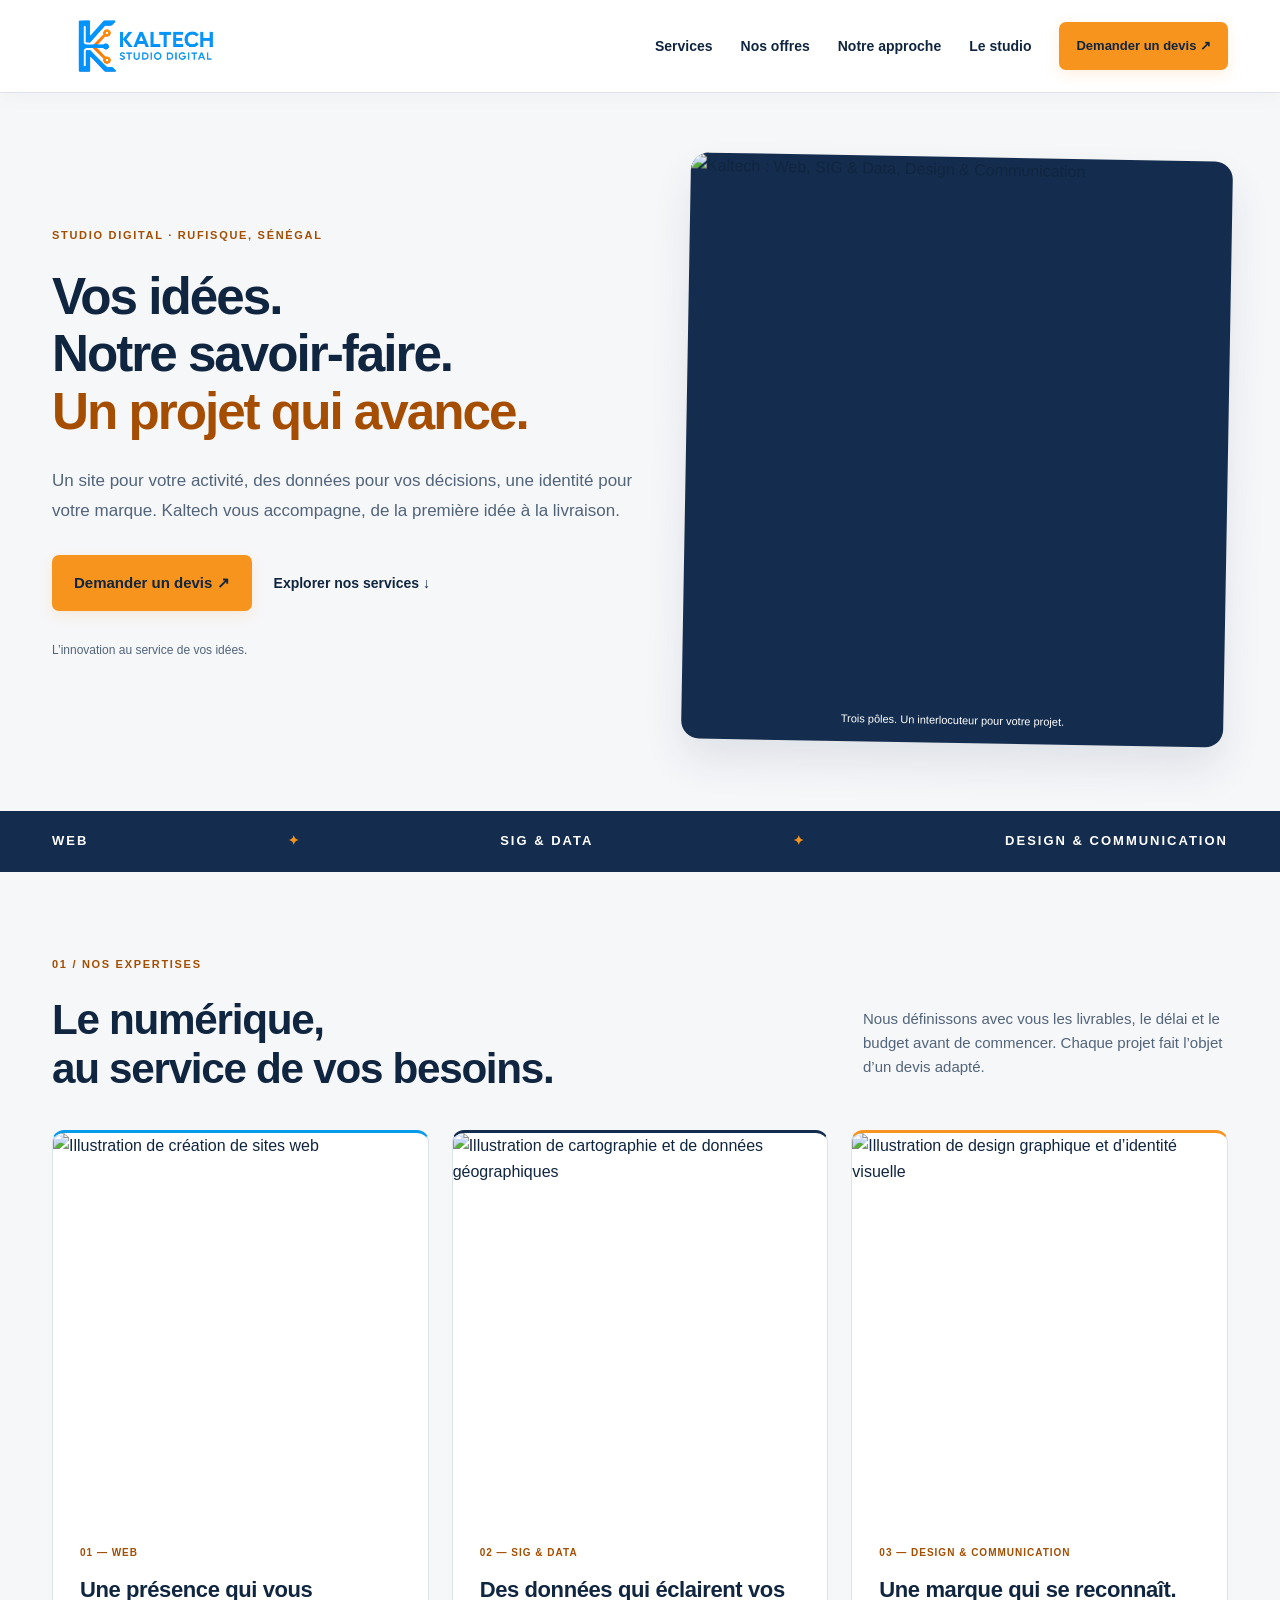
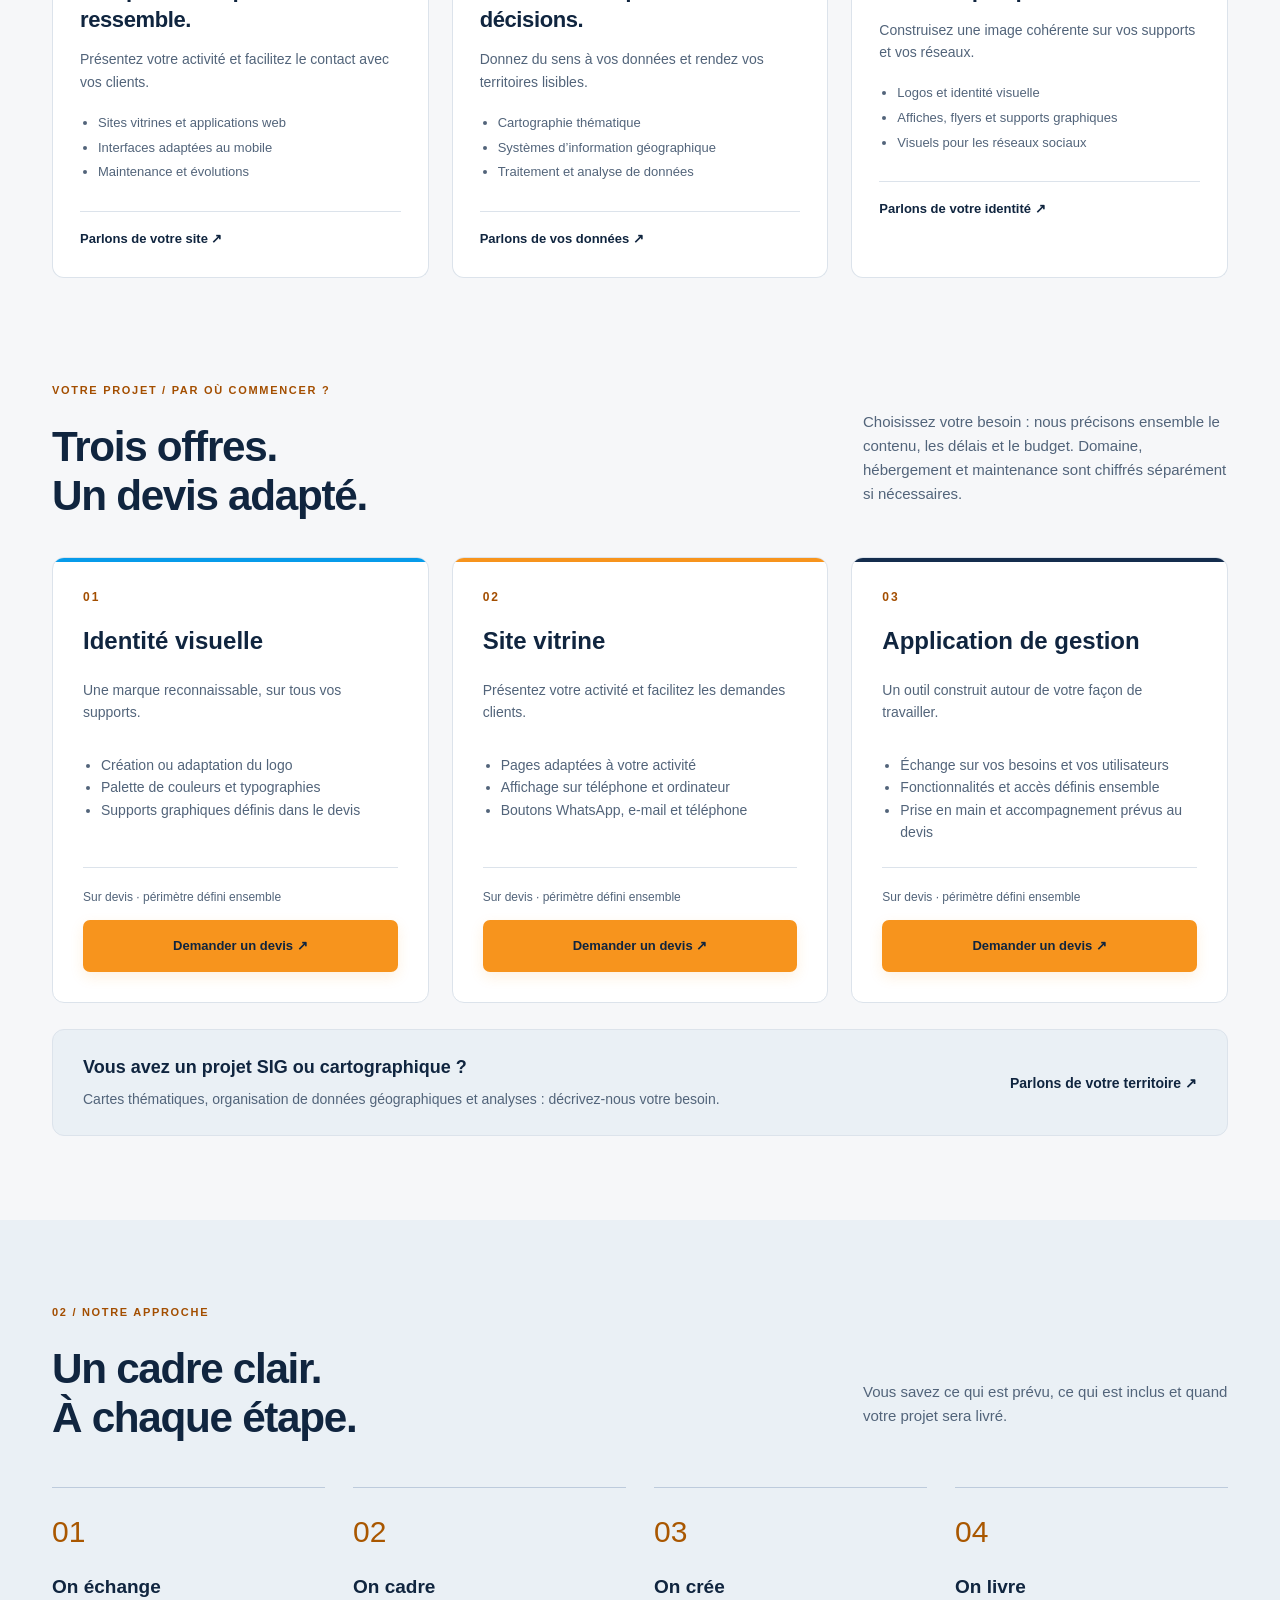
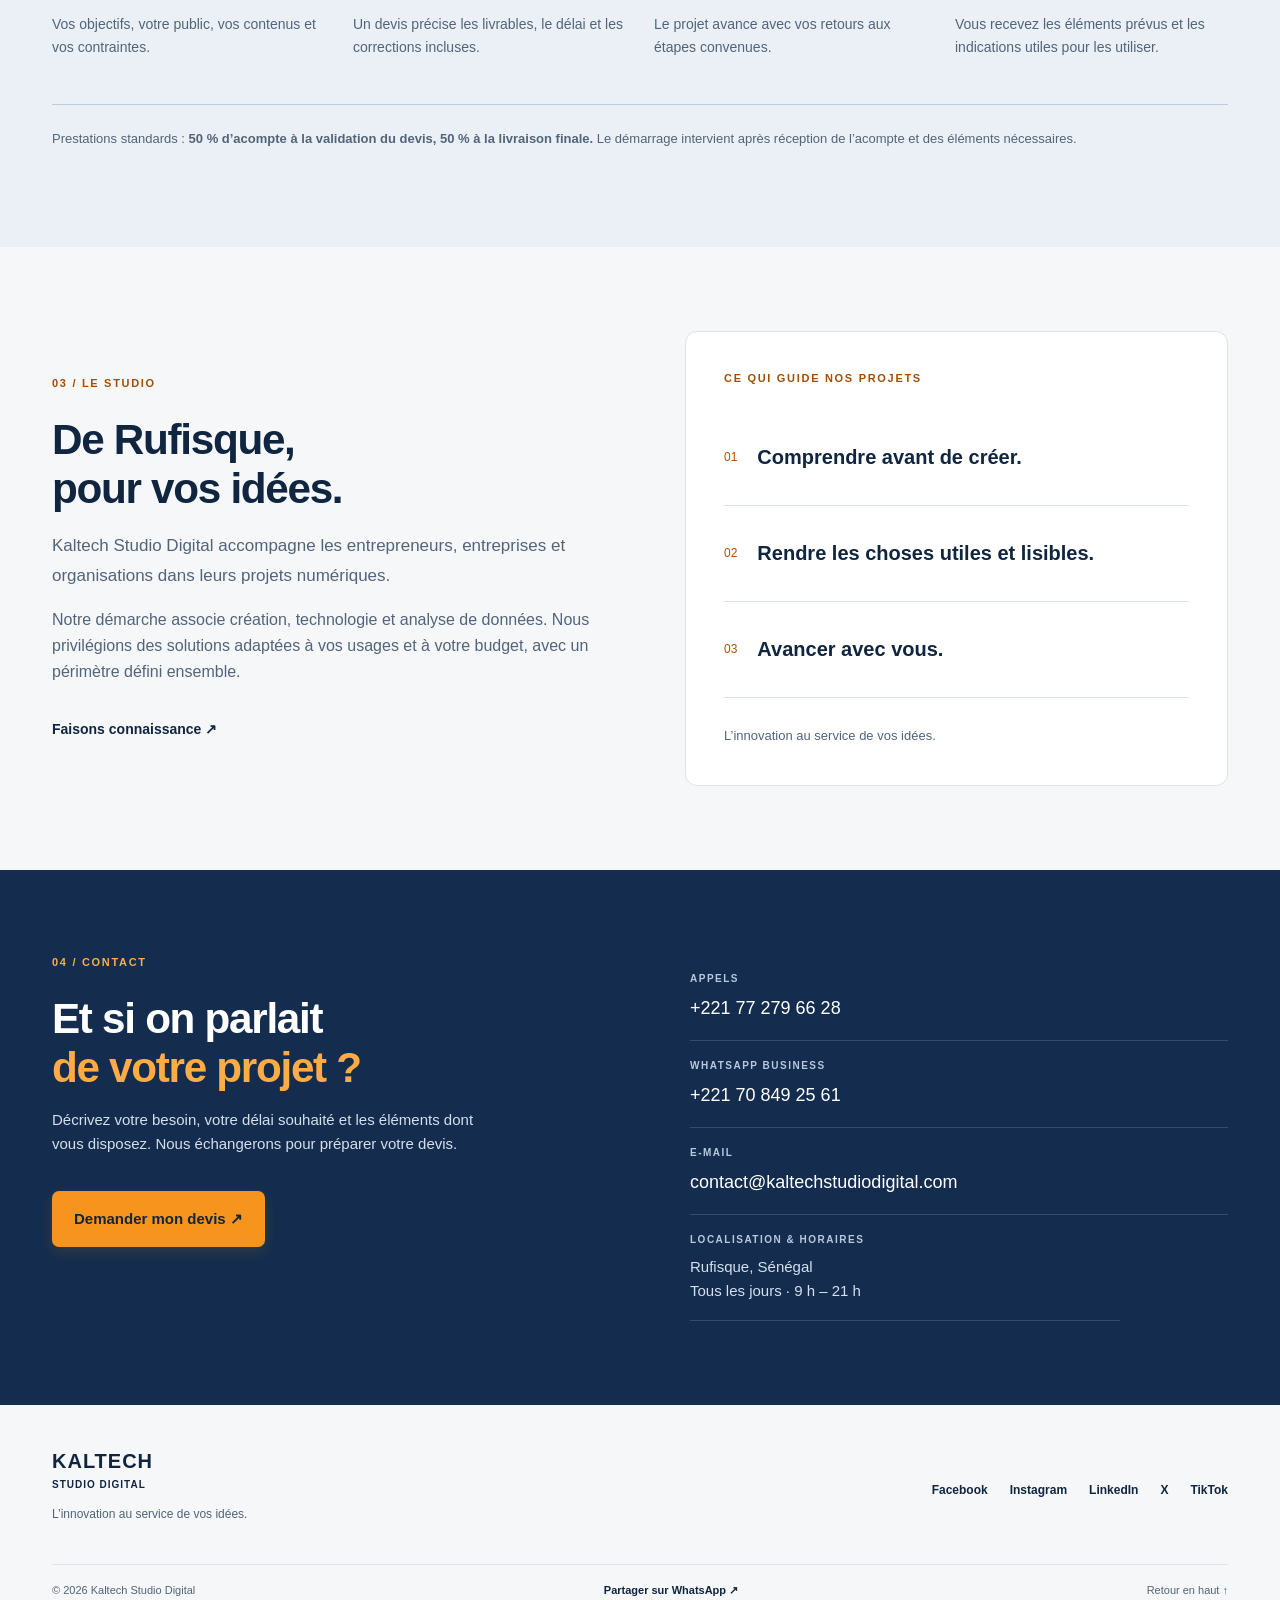
==== commit c1ab2b04: "Add files via upload" ====
--- a/index.html
+++ b/index.html
@@ -3,17 +3,38 @@
 <meta charset="utf-8"><meta name="viewport" content="width=device-width,initial-scale=1">
 <title>Kaltech Studio Digital — Web, SIG & Data, Design à Rufisque</title>
 <meta name="description" content="Kaltech accompagne vos projets web, cartographie et data, design et communication à Rufisque, Sénégal. Demandez un devis adapté à vos besoins.">
-<meta name="theme-color" content="#142d4e"><meta property="og:title" content="Kaltech Studio Digital — L’innovation au service de vos idées"><meta property="og:description" content="Web • SIG & Data • Design & Communication. Rufisque, Sénégal."><meta property="og:type" content="website"><meta property="og:url" content="https://isien4.github.io/kaltech_studio_digital/"><meta property="og:image" content="https://isien4.github.io/kaltech_studio_digital/assets/presentation.png">
+<meta name="theme-color" content="#142d4e">
+<link rel="canonical" href="https://kaltechstudiodigital.com/">
+<link rel="icon" type="image/svg+xml" href="assets/favicon.svg">
+<link rel="icon" type="image/png" sizes="32x32" href="assets/favicon-32.png">
+<link rel="apple-touch-icon" sizes="180x180" href="assets/apple-touch-icon.png">
+<meta property="og:title" content="Kaltech Studio Digital — Vos projets prennent forme">
+<meta property="og:description" content="Sites web, applications de gestion, identité visuelle et cartographie au Sénégal. Parlons de votre projet.">
+<meta property="og:type" content="website">
+<meta property="og:site_name" content="Kaltech Studio Digital">
+<meta property="og:locale" content="fr_SN">
+<meta property="og:url" content="https://kaltechstudiodigital.com/">
+<meta property="og:image" content="https://kaltechstudiodigital.com/assets/partage-kaltech-v1.png">
+<meta property="og:image:secure_url" content="https://kaltechstudiodigital.com/assets/partage-kaltech-v1.png">
+<meta property="og:image:type" content="image/png">
+<meta property="og:image:width" content="1200">
+<meta property="og:image:height" content="630">
+<meta property="og:image:alt" content="Kaltech Studio Digital — Web, applications, design et cartographie. L’innovation au service de vos idées.">
+<meta name="twitter:card" content="summary_large_image">
+<meta name="twitter:title" content="Kaltech Studio Digital — Vos projets prennent forme">
+<meta name="twitter:description" content="Web, applications, design et cartographie au Sénégal.">
+<meta name="twitter:image" content="https://kaltechstudiodigital.com/assets/partage-kaltech-v1.png">
 <link rel="stylesheet" href="style.css"><script src="script.js" defer></script></head><body>
 <a class="skip" href="#contenu">Aller au contenu</a>
-<header><div class="wrap nav"><a class="brand" href="#accueil" aria-label="Kaltech Studio Digital, accueil"><img src="Kaltech%20Studio%20Digital.png" alt="Kaltech Studio Digital" width="2261" height="1272"></a><button class="menu" aria-controls="navigation" aria-expanded="false" type="button">Menu ☰</button><nav id="navigation" aria-label="Navigation principale"><a href="#services">Services</a><a href="#approche">Notre approche</a><a href="#studio">Le studio</a><a class="button small" href="#contact">Parlons de votre projet ↗</a></nav></div></header>
-<main id="contenu"><section class="hero wrap" id="accueil"><div><p class="eyebrow">STUDIO DIGITAL · RUFISQUE, SÉNÉGAL</p><h1>Vos idées.<br>Notre savoir-faire.<br><em>Un projet qui avance.</em></h1><p class="lead">Un site pour votre activité, des données pour vos décisions, une identité pour votre marque. Kaltech vous accompagne, de la première idée à la livraison.</p><div class="actions"><a class="button" href="https://wa.me/221708492561?text=Bonjour%20Kaltech%2C%20je%20souhaite%20discuter%20de%20mon%20projet.">Discuter sur WhatsApp ↗</a><a class="text-link" href="#services">Explorer nos services ↓</a></div><p class="hero-note">L’innovation au service de vos idées.</p></div><div class="hero-art"><img src="assets/presentation.png" alt="Kaltech : Web, SIG & Data, Design & Communication" width="1254" height="1254" fetchpriority="high"><p>Trois pôles. Un interlocuteur pour votre projet.</p></div></section>
+<header><div class="wrap nav"><a class="brand" href="#accueil" aria-label="Kaltech Studio Digital, accueil"><img src="Kaltech%20Studio%20Digital.png" alt="Kaltech Studio Digital" width="2261" height="1272"></a><button class="menu" aria-controls="navigation" aria-expanded="false" type="button">Menu ☰</button><nav id="navigation" aria-label="Navigation principale"><a href="#services">Services</a><a href="#offres">Nos offres</a><a href="#approche">Notre approche</a><a href="#studio">Le studio</a><a class="button small" href="#contact">Demander un devis ↗</a></nav></div></header>
+<main id="contenu"><section class="hero wrap" id="accueil"><div><p class="eyebrow">STUDIO DIGITAL · RUFISQUE, SÉNÉGAL</p><h1>Vos idées.<br>Notre savoir-faire.<br><em>Un projet qui avance.</em></h1><p class="lead">Un site pour votre activité, des données pour vos décisions, une identité pour votre marque. Kaltech vous accompagne, de la première idée à la livraison.</p><div class="actions"><a class="button" href="https://wa.me/221708492561?text=Bonjour%20Kaltech%2C%20je%20souhaite%20discuter%20de%20mon%20projet.">Demander un devis ↗</a><a class="text-link" href="#services">Explorer nos services ↓</a></div><p class="hero-note">L’innovation au service de vos idées.</p></div><div class="hero-art"><img src="assets/presentation.webp" alt="Kaltech : Web, SIG & Data, Design & Communication" width="1254" height="1254" fetchpriority="high"><p>Trois pôles. Un interlocuteur pour votre projet.</p></div></section>
 <div class="strip"><div class="wrap"><span>WEB</span><b aria-hidden="true">✦</b><span>SIG & DATA</span><b aria-hidden="true">✦</b><span>DESIGN & COMMUNICATION</span></div></div>
 <section class="wrap section" id="services"><div class="section-head"><div><p class="eyebrow">01 / NOS EXPERTISES</p><h2>Le numérique,<br>au service de vos besoins.</h2></div><p>Nous définissons avec vous les livrables, le délai et le budget avant de commencer. Chaque projet fait l’objet d’un devis adapté.</p></div><div class="services">
-<article class="service"><img src="assets/web.png" alt="Illustration de création de sites web" loading="lazy" width="1024" height="1024"><div><p class="number">01 — WEB</p><h3>Une présence qui vous ressemble.</h3><p>Présentez votre activité et facilitez le contact avec vos clients.</p><ul><li>Sites vitrines et applications web</li><li>Interfaces adaptées au mobile</li><li>Maintenance et évolutions</li></ul><a href="https://wa.me/221708492561?text=Bonjour%20Kaltech%2C%20je%20souhaite%20un%20devis%20pour%20un%20projet%20web.">Parlons de votre site ↗</a></div></article>
-<article class="service"><img src="assets/data.png" alt="Illustration de cartographie et de données géographiques" loading="lazy" width="1024" height="1024"><div><p class="number">02 — SIG & DATA</p><h3>Des données qui éclairent vos décisions.</h3><p>Donnez du sens à vos données et rendez vos territoires lisibles.</p><ul><li>Cartographie thématique</li><li>Systèmes d’information géographique</li><li>Traitement et analyse de données</li></ul><a href="https://wa.me/221708492561?text=Bonjour%20Kaltech%2C%20je%20souhaite%20un%20devis%20pour%20un%20projet%20SIG%20ou%20Data.">Parlons de vos données ↗</a></div></article>
-<article class="service"><img src="assets/design.png" alt="Illustration de design graphique et d’identité visuelle" loading="lazy" width="1024" height="1024"><div><p class="number">03 — DESIGN & COMMUNICATION</p><h3>Une marque qui se reconnaît.</h3><p>Construisez une image cohérente sur vos supports et vos réseaux.</p><ul><li>Logos et identité visuelle</li><li>Affiches, flyers et supports graphiques</li><li>Visuels pour les réseaux sociaux</li></ul><a href="https://wa.me/221708492561?text=Bonjour%20Kaltech%2C%20je%20souhaite%20un%20devis%20pour%20un%20projet%20design.">Parlons de votre identité ↗</a></div></article></div></section>
+<article class="service"><img src="assets/web.webp" alt="Illustration de création de sites web" loading="lazy" width="1024" height="1024"><div><p class="number">01 — WEB</p><h3>Une présence qui vous ressemble.</h3><p>Présentez votre activité et facilitez le contact avec vos clients.</p><ul><li>Sites vitrines et applications web</li><li>Interfaces adaptées au mobile</li><li>Maintenance et évolutions</li></ul><a href="https://wa.me/221708492561?text=Bonjour%20Kaltech%2C%20je%20souhaite%20un%20devis%20pour%20un%20projet%20web.">Parlons de votre site ↗</a></div></article>
+<article class="service"><img src="assets/data.webp" alt="Illustration de cartographie et de données géographiques" loading="lazy" width="1024" height="1024"><div><p class="number">02 — SIG & DATA</p><h3>Des données qui éclairent vos décisions.</h3><p>Donnez du sens à vos données et rendez vos territoires lisibles.</p><ul><li>Cartographie thématique</li><li>Systèmes d’information géographique</li><li>Traitement et analyse de données</li></ul><a href="https://wa.me/221708492561?text=Bonjour%20Kaltech%2C%20je%20souhaite%20un%20devis%20pour%20un%20projet%20SIG%20ou%20Data.">Parlons de vos données ↗</a></div></article>
+<article class="service"><img src="assets/design.webp" alt="Illustration de design graphique et d’identité visuelle" loading="lazy" width="1024" height="1024"><div><p class="number">03 — DESIGN & COMMUNICATION</p><h3>Une marque qui se reconnaît.</h3><p>Construisez une image cohérente sur vos supports et vos réseaux.</p><ul><li>Logos et identité visuelle</li><li>Affiches, flyers et supports graphiques</li><li>Visuels pour les réseaux sociaux</li></ul><a href="https://wa.me/221708492561?text=Bonjour%20Kaltech%2C%20je%20souhaite%20un%20devis%20pour%20un%20projet%20design.">Parlons de votre identité ↗</a></div></article></div></section>
+<section class="wrap section offers-section" id="offres"><div class="section-head"><div><p class="eyebrow">VOTRE PROJET / PAR OÙ COMMENCER ?</p><h2>Trois offres.<br>Un devis adapté.</h2></div><p>Choisissez votre besoin : nous précisons ensemble le contenu, les délais et le budget. Domaine, hébergement et maintenance sont chiffrés séparément si nécessaires.</p></div><div class="offers"><article class="offer"><span class="offer-number">01</span><h3>Identité visuelle</h3><p>Une marque reconnaissable, sur tous vos supports.</p><ul><li>Création ou adaptation du logo</li><li>Palette de couleurs et typographies</li><li>Supports graphiques définis dans le devis</li></ul><p class="offer-price">Sur devis · périmètre défini ensemble</p><a class="button" href="https://wa.me/221708492561?text=Bonjour%20Kaltech%2C%20je%20souhaite%20un%20devis%20pour%20identit%C3%A9%20visuelle.%20Mon%20activit%C3%A9%20%3A%20%E2%80%A6%20Mon%20besoin%20%3A%20%E2%80%A6%20Mon%20d%C3%A9lai%20souhait%C3%A9%20%3A%20%E2%80%A6">Demander un devis ↗</a></article><article class="offer"><span class="offer-number">02</span><h3>Site vitrine</h3><p>Présentez votre activité et facilitez les demandes clients.</p><ul><li>Pages adaptées à votre activité</li><li>Affichage sur téléphone et ordinateur</li><li>Boutons WhatsApp, e-mail et téléphone</li></ul><p class="offer-price">Sur devis · périmètre défini ensemble</p><a class="button" href="https://wa.me/221708492561?text=Bonjour%20Kaltech%2C%20je%20souhaite%20un%20devis%20pour%20site%20vitrine.%20Mon%20activit%C3%A9%20%3A%20%E2%80%A6%20Mon%20besoin%20%3A%20%E2%80%A6%20Mon%20d%C3%A9lai%20souhait%C3%A9%20%3A%20%E2%80%A6">Demander un devis ↗</a></article><article class="offer"><span class="offer-number">03</span><h3>Application de gestion</h3><p>Un outil construit autour de votre façon de travailler.</p><ul><li>Échange sur vos besoins et vos utilisateurs</li><li>Fonctionnalités et accès définis ensemble</li><li>Prise en main et accompagnement prévus au devis</li></ul><p class="offer-price">Sur devis · périmètre défini ensemble</p><a class="button" href="https://wa.me/221708492561?text=Bonjour%20Kaltech%2C%20je%20souhaite%20un%20devis%20pour%20application%20de%20gestion.%20Mon%20activit%C3%A9%20%3A%20%E2%80%A6%20Mon%20besoin%20%3A%20%E2%80%A6%20Mon%20d%C3%A9lai%20souhait%C3%A9%20%3A%20%E2%80%A6">Demander un devis ↗</a></article></div><div class="sig-note"><div><h3>Vous avez un projet SIG ou cartographique ?</h3><p>Cartes thématiques, organisation de données géographiques et analyses : décrivez-nous votre besoin.</p></div><a class="text-link" href="https://wa.me/221708492561?text=Bonjour%20Kaltech%2C%20je%20souhaite%20un%20devis%20pour%20un%20projet%20SIG%20ou%20cartographique.">Parlons de votre territoire ↗</a></div></section>
 <section class="approach" id="approche"><div class="wrap section"><div class="section-head"><div><p class="eyebrow">02 / NOTRE APPROCHE</p><h2>Un cadre clair.<br>À chaque étape.</h2></div><p>Vous savez ce qui est prévu, ce qui est inclus et quand votre projet sera livré.</p></div><ol class="steps"><li><span>01</span><h3>On échange</h3><p>Vos objectifs, votre public, vos contenus et vos contraintes.</p></li><li><span>02</span><h3>On cadre</h3><p>Un devis précise les livrables, le délai et les corrections incluses.</p></li><li><span>03</span><h3>On crée</h3><p>Le projet avance avec vos retours aux étapes convenues.</p></li><li><span>04</span><h3>On livre</h3><p>Vous recevez les éléments prévus et les indications utiles pour les utiliser.</p></li></ol><p class="payment">Prestations standards : <strong>50 % d’acompte à la validation du devis, 50 % à la livraison finale.</strong> Le démarrage intervient après réception de l’acompte et des éléments nécessaires.</p></div></section>
 <section class="wrap section studio" id="studio"><div><p class="eyebrow">03 / LE STUDIO</p><h2>De Rufisque,<br>pour vos idées.</h2><p class="lead">Kaltech Studio Digital accompagne les entrepreneurs, entreprises et organisations dans leurs projets numériques.</p><p>Notre démarche associe création, technologie et analyse de données. Nous privilégions des solutions adaptées à vos usages et à votre budget, avec un périmètre défini ensemble.</p><a class="text-link" href="#contact">Faisons connaissance ↗</a></div><aside class="studio-card"><p class="eyebrow">CE QUI GUIDE NOS PROJETS</p><div><span>01</span><h3>Comprendre avant de créer.</h3></div><div><span>02</span><h3>Rendre les choses utiles et lisibles.</h3></div><div><span>03</span><h3>Avancer avec vous.</h3></div><p>L’innovation au service de vos idées.</p></aside></section>
-<section class="contact" id="contact"><div class="wrap section contact-grid"><div><p class="eyebrow">04 / CONTACT</p><h2>Et si on parlait<br><em>de votre projet ?</em></h2><p>Décrivez votre besoin, votre délai souhaité et les éléments dont vous disposez. Nous échangerons pour préparer votre devis.</p><a class="button" href="https://wa.me/221708492561?text=Bonjour%20Kaltech%2C%20voici%20mon%20projet%20%3A%20">Écrire sur WhatsApp ↗</a></div><div class="contact-details"><a href="tel:+221772796628"><span>APPELS</span><strong>+221 77 279 66 28</strong></a><a href="https://wa.me/221708492561"><span>WHATSAPP BUSINESS</span><strong>+221 70 849 25 61</strong></a><a href="mailto:kaltechstudiodigital@gmail.com"><span>E-MAIL</span><strong>kaltechstudiodigital@gmail.com</strong></a><p><span>LOCALISATION & HORAIRES</span>Rufisque, Sénégal<br>Tous les jours · 9 h – 21 h</p></div></div></section></main>
-<footer class="wrap"><div class="footer-top"><div><strong>KALTECH <span>STUDIO DIGITAL</span></strong><p>L’innovation au service de vos idées.</p></div><nav aria-label="Réseaux sociaux"><a href="https://www.facebook.com/people/Kaltech-Studio-Digital/61583277386963/">Facebook</a><a href="https://www.instagram.com/kaltech_studio_digital/">Instagram</a><a href="https://www.linkedin.com/company/kaltech-studio-digital/">LinkedIn</a><a href="https://x.com/kaltechstudio">X</a><a href="https://www.tiktok.com/@kaltech_studio_digital">TikTok</a></nav></div><div class="footer-bottom"><p>© <span id="year">2026</span> Kaltech Studio Digital</p><a href="#accueil">Retour en haut ↑</a></div></footer></body></html>
+<section class="contact" id="contact"><div class="wrap section contact-grid"><div><p class="eyebrow">04 / CONTACT</p><h2>Et si on parlait<br><em>de votre projet ?</em></h2><p>Décrivez votre besoin, votre délai souhaité et les éléments dont vous disposez. Nous échangerons pour préparer votre devis.</p><a class="button" href="https://wa.me/221708492561?text=Bonjour%20Kaltech%2C%20voici%20mon%20projet%20%3A%20">Demander mon devis ↗</a></div><div class="contact-details"><a href="tel:+221772796628"><span>APPELS</span><strong>+221 77 279 66 28</strong></a><a href="https://wa.me/221708492561"><span>WHATSAPP BUSINESS</span><strong>+221 70 849 25 61</strong></a><a href="mailto:contact@kaltechstudiodigital.com"><span>E-MAIL</span><strong>contact@kaltechstudiodigital.com</strong></a><p><span>LOCALISATION & HORAIRES</span>Rufisque, Sénégal<br>Tous les jours · 9 h – 21 h</p></div></div></section></main>
+<footer class="wrap"><div class="footer-top"><div><strong>KALTECH <span>STUDIO DIGITAL</span></strong><p>L’innovation au service de vos idées.</p></div><nav aria-label="Réseaux sociaux"><a href="https://www.facebook.com/people/Kaltech-Studio-Digital/61583277386963/">Facebook</a><a href="https://www.instagram.com/kaltech_studio_digital/">Instagram</a><a href="https://www.linkedin.com/company/kaltech-studio-digital/">LinkedIn</a><a href="https://x.com/kaltechstudio">X</a><a href="https://www.tiktok.com/@kaltech_studio_digital">TikTok</a></nav></div><div class="footer-bottom"><p>© <span id="year">2026</span> Kaltech Studio Digital</p><a class="share-link" href="https://wa.me/?text=D%C3%A9couvrez%20Kaltech%20Studio%20Digital%20%3A%20sites%20web%2C%20applications%2C%20identit%C3%A9%20visuelle%20et%20cartographie.%20https%3A//kaltechstudiodigital.com/" aria-label="Partager le site Kaltech sur WhatsApp">Partager sur WhatsApp ↗</a><a href="#accueil">Retour en haut ↑</a></div></footer></body></html>
--- a/style.css
+++ b/style.css
@@ -1 +1,6 @@
 :root{--navy:#142d4e;--ink:#10253f;--orange:#f7941d;--blue:#079bea;--paper:#f6f7f9;--muted:#52647a;--line:#dce3eb}*{box-sizing:border-box}html{scroll-behavior:smooth;scroll-padding-top:100px}body{margin:0;font-family:Arial,Helvetica,sans-serif;color:var(--ink);background:var(--paper);line-height:1.6}a{color:inherit;text-decoration:none}button{font:inherit}img{max-width:100%;display:block;height:auto}.wrap{max-width:1240px;margin:auto;padding:0 32px}.skip{position:absolute;left:20px;top:-100px;background:white;padding:12px;z-index:20}.skip:focus{top:10px}:focus-visible{outline:3px solid var(--blue);outline-offset:5px}header{position:sticky;top:0;background:rgba(255,255,255,.97);border-bottom:1px solid var(--line);z-index:10}.nav{height:92px;display:flex;align-items:center;justify-content:space-between;gap:24px}.brand img{width:166px;height:78px;object-fit:contain}nav{display:flex;align-items:center;gap:28px}nav a{font-size:14px;font-weight:600}nav a:hover,.text-link:hover{color:#a64e00}.menu{display:none}.button{display:inline-flex;align-items:center;justify-content:center;background:var(--orange);color:var(--ink);padding:16px 22px;border-radius:7px;font-size:15px;font-weight:700;min-height:48px}.button:hover{background:#ffae46;color:var(--ink)}.small{padding:12px 17px;font-size:13px}.hero{display:grid;grid-template-columns:1.08fr 1fr;gap:48px;align-items:center;padding-top:64px;padding-bottom:68px}.eyebrow{font-size:11px;font-weight:700;letter-spacing:1.7px;margin:0 0 23px}h1{font-size:clamp(38px,4vw,56px);line-height:1.12;letter-spacing:-2px;margin:0 0 26px}em{font-style:normal;color:#b95700}.lead{font-size:17px;color:var(--muted);line-height:1.75}.actions{display:flex;gap:22px;align-items:center;flex-wrap:wrap;margin-top:30px}.text-link{font-size:14px;font-weight:700}.hero-note{font-size:12px;color:var(--muted);margin-top:30px}.hero-art{background:var(--navy);border-radius:18px;overflow:hidden;box-shadow:0 22px 40px #142d4e19;transform:rotate(1deg)}.hero-art>img{width:100%;aspect-ratio:1;object-fit:cover}.hero-art>p{padding:13px 16px;color:white;font-size:11px;text-align:center;margin:0}.strip{background:var(--navy);color:white}.strip .wrap{display:flex;gap:38px;align-items:center;justify-content:space-between;padding-top:20px;padding-bottom:20px;font-size:13px;letter-spacing:2px;font-weight:700}.strip b{color:var(--orange)}.section{padding-top:84px;padding-bottom:84px}.section-head{display:flex;justify-content:space-between;align-items:end;gap:50px;margin-bottom:36px}.section-head>p{max-width:365px;color:var(--muted);font-size:15px}h2{font-size:clamp(30px,3.3vw,43px);line-height:1.16;letter-spacing:-1.3px;margin:0}h3{line-height:1.35}.services{display:grid;grid-template-columns:repeat(3,1fr);gap:23px}.service{background:white;border:1px solid var(--line);border-radius:12px;overflow:hidden}.service>img{width:100%;aspect-ratio:1;object-fit:contain}.service>div{padding:27px}.number{font-size:10px;font-weight:700;letter-spacing:1px;color:#a34e00}.service h3{font-size:22px;letter-spacing:-.4px;margin:14px 0}.service p:not(.number){color:var(--muted);font-size:14px}.service ul{padding-left:18px;font-size:13px;color:var(--muted);line-height:1.9;margin:18px 0 26px}.service a{border-top:1px solid var(--line);display:block;padding-top:17px;font-size:13px;font-weight:700}.service a:hover{color:#a34e00}.approach{background:#eaf0f5}.steps{padding:0;list-style:none;display:grid;grid-template-columns:repeat(4,1fr);gap:28px;margin:44px 0 32px}.steps li{border-top:1px solid #bdcbdc;padding-top:20px}.steps span{font-size:30px;color:#a95700}.steps h3{font-size:19px;margin:18px 0 10px}.steps p{color:var(--muted);font-size:14px}.payment{border-top:1px solid #bdcbdc;padding-top:24px;color:var(--muted);font-size:13px}.studio{display:grid;grid-template-columns:1fr 1fr;gap:90px;align-items:center}.studio>div>p:not(.eyebrow){color:var(--muted)}.studio .text-link{display:inline-block;margin-top:18px}.studio-card{padding:38px;background:white;border:1px solid var(--line);border-radius:12px}.studio-card>div{display:flex;gap:20px;align-items:center;border-bottom:1px solid var(--line);padding:14px 0}.studio-card span{color:#ae5100;font-size:12px}.studio-card h3{font-size:20px}.studio-card>p:last-child{font-size:13px;color:var(--muted);margin:28px 0 0}.contact{background:var(--navy);color:white}.contact-grid{display:grid;grid-template-columns:1fr 1fr;gap:100px}.contact em{color:#ffac44}.contact-grid>div>p:not(.eyebrow){max-width:430px;color:#d5dfed;font-size:15px}.contact .button{margin-top:20px}.contact-details a,.contact-details p{display:block;border-bottom:1px solid #ffffff26;padding:17px 0;margin:0;overflow-wrap:anywhere}.contact-details span{display:block;font-size:10px;font-weight:700;letter-spacing:1.5px;color:#b8c9df;margin-bottom:7px}.contact-details strong{font-size:18px;font-weight:500}.contact-details a:hover strong{color:#ffac44}.footer-top{display:flex;justify-content:space-between;gap:35px;padding:40px 0 28px}.footer-top strong{font-size:20px;letter-spacing:1px}.footer-top strong span{display:block;font-size:10px}.footer-top p{font-size:12px;color:var(--muted)}.footer-top nav{flex-wrap:wrap;gap:22px}.footer-top nav a{font-size:12px}.footer-bottom{border-top:1px solid var(--line);display:flex;justify-content:space-between;padding:17px 0;font-size:11px;color:var(--muted)}.footer-bottom p{margin:0}@media(max-width:1000px){.nav nav{gap:16px}.hero{gap:25px}.hero h1{font-size:43px}.actions{gap:18px}.services{gap:15px}.service>div{padding:20px}.studio,.contact-grid{gap:45px}.strip .wrap{gap:20px;font-size:11px}}@media(max-width:760px){.wrap{padding-left:22px;padding-right:22px}.nav{height:78px}.brand img{width:140px;height:64px}.menu{display:block;border:1px solid var(--line);border-radius:6px;background:white;padding:8px 13px;font-size:13px}.nav nav{display:none;position:absolute;top:78px;left:0;right:0;padding:22px;background:white;border-bottom:1px solid var(--line);align-items:stretch;gap:18px}.nav nav.open{display:flex;flex-direction:column}.hero{grid-template-columns:1fr;padding-top:42px;padding-bottom:45px;gap:34px}.hero h1{font-size:42px;letter-spacing:-1.5px}.hero .eyebrow{font-size:9px;letter-spacing:1.3px}.hero-art{transform:none;max-width:500px}.hero-note{margin-bottom:0}.strip .wrap{gap:12px;flex-wrap:wrap;justify-content:center;font-size:9px;letter-spacing:1px}.section{padding-top:58px;padding-bottom:58px}.section-head{display:block}.section-head>p{margin-top:22px;max-width:none}.services{grid-template-columns:1fr;gap:22px}.service>img{aspect-ratio:1;object-fit:contain}.service>div{padding:26px}.steps{grid-template-columns:1fr 1fr;gap:24px}.studio,.contact-grid{grid-template-columns:1fr;gap:32px}.studio-card{padding:26px}.footer-top{flex-direction:column}.footer-top nav{gap:20px}.contact-details strong{font-size:17px}}@media(prefers-reduced-motion:reduce){html{scroll-behavior:auto}*{transition:none!important}}
+
+/* Identité Kaltech : bleu, orange, surfaces claires et repères discrets. */
+header{box-shadow:0 3px 22px #142d4e08}.brand img{width:190px;height:80px}.button{box-shadow:0 5px 14px #f7941d22;transition:background .2s,box-shadow .2s}.button:hover{box-shadow:0 8px 20px #f7941d33}.eyebrow{color:#a34e00}.contact .eyebrow{color:#ffac44}.hero{position:relative}.hero h1 em{color:#a54d00}.service{border-top:3px solid var(--blue)}.service:nth-child(2){border-top-color:var(--navy)}.service:nth-child(3){border-top-color:var(--orange)}.offers-section{padding-top:20px}.offers{display:grid;grid-template-columns:repeat(3,1fr);gap:23px}.offer{display:flex;flex-direction:column;align-items:flex-start;background:white;border:1px solid var(--line);border-radius:12px;padding:30px;position:relative;overflow:hidden}.offer:before{content:"";position:absolute;top:0;left:0;width:100%;height:4px;background:var(--blue)}.offer:nth-child(2):before{background:var(--orange)}.offer:nth-child(3):before{background:var(--navy)}.offer-number{font-size:12px;color:#a34e00;font-weight:700;letter-spacing:2px}.offer h3{font-size:24px;margin:18px 0 8px}.offer p,.offer li{font-size:14px;color:var(--muted)}.offer ul{padding-left:18px;margin-bottom:24px}.offer .offer-price{margin-top:auto;padding-top:20px;border-top:1px solid var(--line);width:100%;font-size:12px}.offer .button{width:100%;font-size:13px}.sig-note{margin-top:26px;border:1px solid var(--line);background:#eaf0f5;border-radius:12px;padding:25px 30px;display:flex;align-items:center;justify-content:space-between;gap:30px}.sig-note h3{margin:0;font-size:18px}.sig-note p{margin:8px 0 0;color:var(--muted);font-size:14px}.sig-note a{flex-shrink:0}.footer-bottom{gap:18px;flex-wrap:wrap}.share-link{font-weight:700;color:var(--ink)}
+@media(max-width:1000px){.nav nav{gap:13px}.nav nav a{font-size:12px}.offer{padding:23px}.sig-note{align-items:flex-start;flex-direction:column;gap:18px}}
+@media(max-width:760px){.brand img{width:165px;height:68px}.nav nav a{font-size:14px}.offers{grid-template-columns:1fr}.offers-section{padding-top:0}.offer{padding:26px}.sig-note{padding:24px}.footer-bottom a{min-height:32px;display:flex;align-items:center}}
